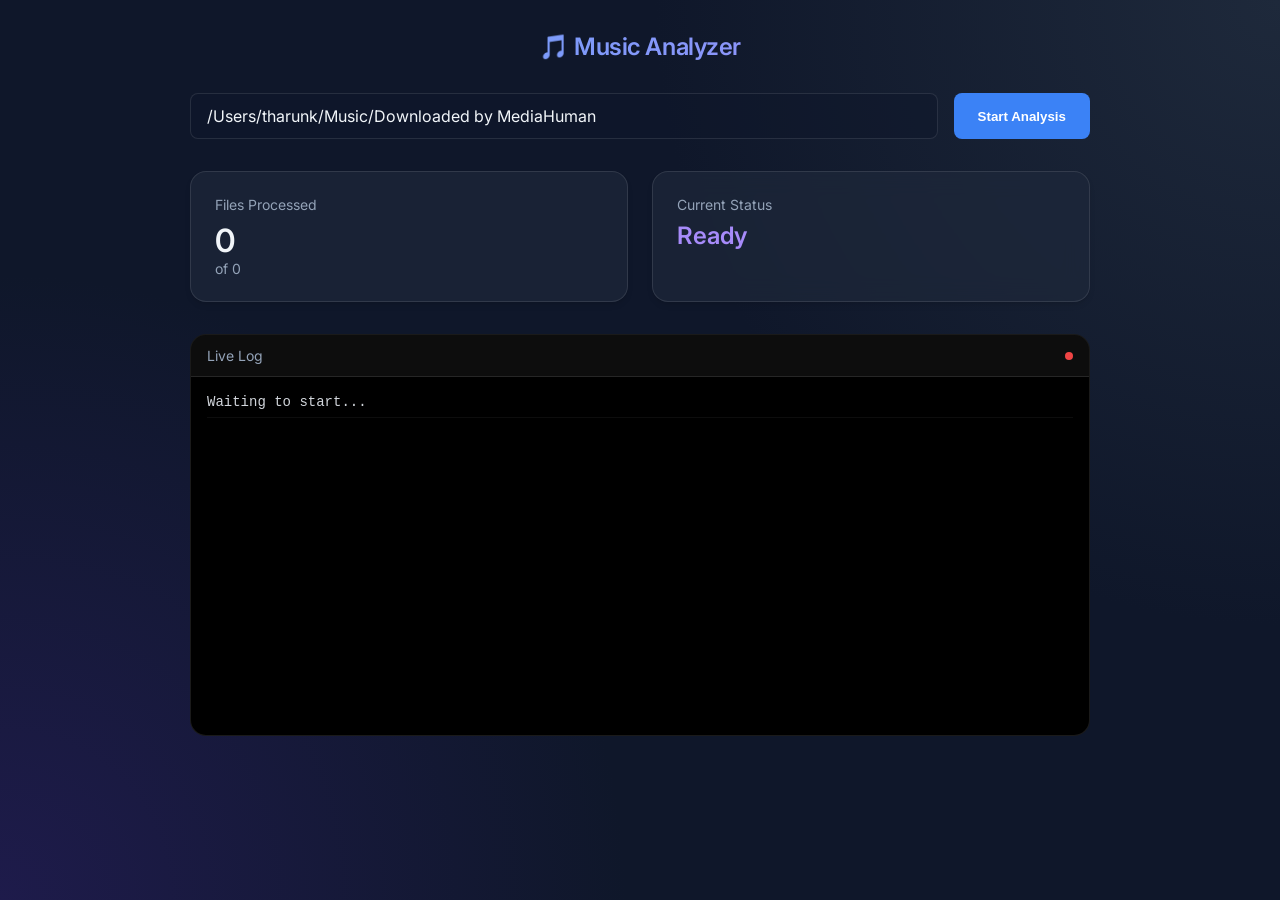
==== static/index.html @ ebef6415 "Initial commit: Music Library Analyzer with Web UI" ====
<!DOCTYPE html>
<html lang="en">
<head>
    <meta charset="UTF-8">
    <meta name="viewport" content="width=device-width, initial-scale=1.0">
    <title>Music Library Analyzer</title>
    <link rel="stylesheet" href="/static/style.css">
    <link rel="preconnect" href="https://fonts.googleapis.com">
    <link rel="preconnect" href="https://fonts.gstatic.com" crossorigin>
    <link href="https://fonts.googleapis.com/css2?family=Inter:wght@300;400;600&display=swap" rel="stylesheet">
</head>
<body>
    <div class="container">
        <header>
            <div class="logo">🎵 Music Analyzer</div>
        </header>

        <main>
            <section class="control-panel">
                <div class="input-group">
                    <input type="text" id="directoryInput" placeholder="/path/to/your/music" value="/Users/tharunk/Music/Downloaded by MediaHuman">
                    <button id="scanBtn" onclick="startScan()">Start Analysis</button>
                </div>
            </section>

            <section class="stats-grid">
                <div class="card stat-card">
                    <h3>Files Processed</h3>
                    <div class="value" id="processedCount">0</div>
                    <div class="sub-value">of <span id="totalCount">0</span></div>
                </div>
                <div class="card stat-card">
                    <h3>Current Status</h3>
                    <div class="value status-text" id="statusText">Ready</div>
                </div>
            </section>

            <section class="console-card">
                <div class="console-header">
                    <span>Live Log</span>
                    <span class="indicator" id="activityIndicator"></span>
                </div>
                <div class="console-output" id="consoleOutput">
                    <div class="log-entry">Waiting to start...</div>
                </div>
            </section>
        </main>
    </div>
    <script src="/static/app.js"></script>
</body>
</html>
---- static/style.css ----
:root {
    --bg-color: #0f172a;
    --card-bg: rgba(30, 41, 59, 0.7);
    --accent-color: #3b82f6;
    --text-primary: #f1f5f9;
    --text-secondary: #94a3b8;
    --border-color: rgba(255, 255, 255, 0.1);
    --font-family: 'Inter', sans-serif;
}

body {
    margin: 0;
    padding: 0;
    background-color: var(--bg-color);
    color: var(--text-primary);
    font-family: var(--font-family);
    min-height: 100vh;
    display: flex;
    justify-content: center;
    background-image: radial-gradient(circle at top right, #1e293b 0%, transparent 40%),
                      radial-gradient(circle at bottom left, #1e1b4b 0%, transparent 40%);
}

.container {
    width: 100%;
    max-width: 900px;
    padding: 2rem;
}

header {
    margin-bottom: 2rem;
    text-align: center;
}

.logo {
    font-size: 1.5rem;
    font-weight: 600;
    letter-spacing: -0.02em;
    background: linear-gradient(to right, #60a5fa, #a78bfa);
    -webkit-background-clip: text;
    -webkit-text-fill-color: transparent;
}

.card {
    background: var(--card-bg);
    backdrop-filter: blur(12px);
    border: 1px solid var(--border-color);
    border-radius: 16px;
    padding: 1.5rem;
    box-shadow: 0 4px 6px -1px rgba(0, 0, 0, 0.1), 0 2px 4px -1px rgba(0, 0, 0, 0.06);
}

.control-panel {
    margin-bottom: 2rem;
}

.input-group {
    display: flex;
    gap: 1rem;
}

input[type="text"] {
    flex: 1;
    background: rgba(15, 23, 42, 0.5);
    border: 1px solid var(--border-color);
    border-radius: 8px;
    padding: 0.75rem 1rem;
    color: var(--text-primary);
    font-family: inherit;
    font-size: 1rem;
    outline: none;
    transition: border-color 0.2s;
}

input[type="text"]:focus {
    border-color: var(--accent-color);
}

button {
    background: var(--accent-color);
    color: white;
    border: none;
    border-radius: 8px;
    padding: 0.75rem 1.5rem;
    font-weight: 600;
    cursor: pointer;
    transition: opacity 0.2s;
}

button:hover {
    opacity: 0.9;
}

button:disabled {
    opacity: 0.5;
    cursor: not-allowed;
}

.stats-grid {
    display: grid;
    grid-template-columns: 1fr 1fr;
    gap: 1.5rem;
    margin-bottom: 2rem;
}

.stat-card h3 {
    margin: 0 0 0.5rem 0;
    font-size: 0.875rem;
    color: var(--text-secondary);
    font-weight: 400;
}

.stat-card .value {
    font-size: 2rem;
    font-weight: 600;
}

.stat-card .sub-value {
    font-size: 0.875rem;
    color: var(--text-secondary);
}

.status-text {
    font-size: 1.5rem !important;
    color: #a78bfa;
}

.console-card {
    background: #000;
    border-radius: 16px;
    border: 1px solid var(--border-color);
    overflow: hidden;
    display: flex;
    flex-direction: column;
    height: 400px;
}

.console-header {
    padding: 0.75rem 1rem;
    background: rgba(255, 255, 255, 0.05);
    border-bottom: 1px solid var(--border-color);
    display: flex;
    justify-content: space-between;
    align-items: center;
    font-size: 0.875rem;
    color: var(--text-secondary);
}

.indicator {
    width: 8px;
    height: 8px;
    border-radius: 50%;
    background-color: #ef4444;
    transition: background-color 0.3s;
}

.indicator.active {
    background-color: #22c55e;
    box-shadow: 0 0 8px #22c55e;
}

.console-output {
    flex: 1;
    padding: 1rem;
    overflow-y: auto;
    font-family: 'Menlo', 'Monaco', 'Courier New', monospace;
    font-size: 0.875rem;
    color: #d1d5db;
}

.log-entry {
    margin-bottom: 0.5rem;
    line-height: 1.4;
    border-bottom: 1px solid rgba(255,255,255,0.05);
    padding-bottom: 0.25rem;
}

.log-entry .highlight {
    color: #60a5fa;
}

.log-entry .success {
    color: #4ade80;
}

/* Scrollbar */
.console-output::-webkit-scrollbar {
    width: 8px;
}

.console-output::-webkit-scrollbar-track {
    background: transparent;
}

.console-output::-webkit-scrollbar-thumb {
    background: rgba(255, 255, 255, 0.2);
    border-radius: 4px;
}
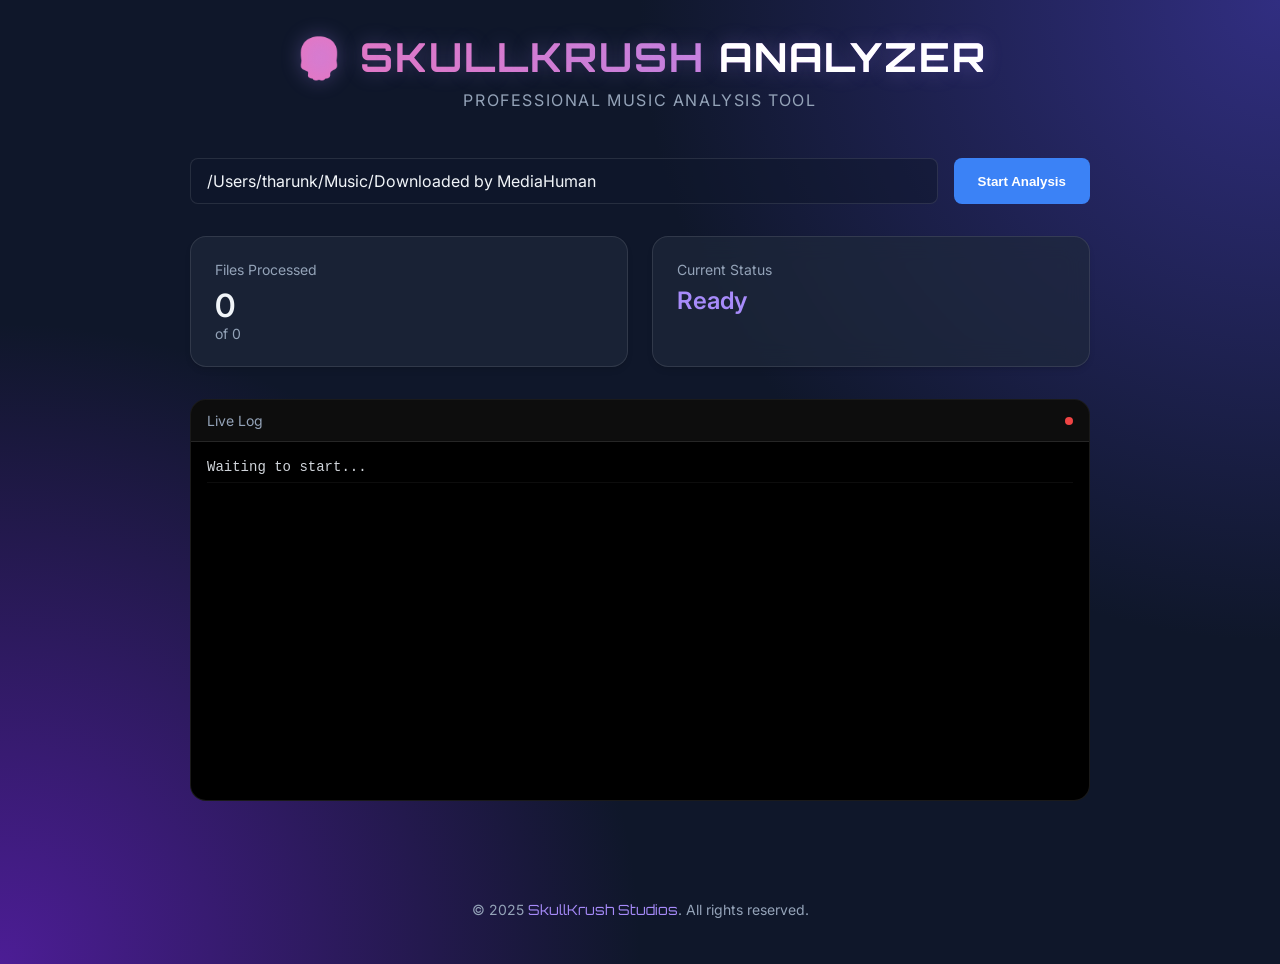
==== commit a6d4d40a: "Rebrand to SkullKrush Studios and add Landing Page" ====
--- a/static/index.html
+++ b/static/index.html
@@ -1,24 +1,30 @@
 <!DOCTYPE html>
 <html lang="en">
+
 <head>
     <meta charset="UTF-8">
     <meta name="viewport" content="width=device-width, initial-scale=1.0">
-    <title>Music Library Analyzer</title>
+    <title>SkullKrush Music Analyzer</title>
     <link rel="stylesheet" href="/static/style.css">
     <link rel="preconnect" href="https://fonts.googleapis.com">
     <link rel="preconnect" href="https://fonts.gstatic.com" crossorigin>
-    <link href="https://fonts.googleapis.com/css2?family=Inter:wght@300;400;600&display=swap" rel="stylesheet">
+    <link
+        href="https://fonts.googleapis.com/css2?family=Inter:wght@300;400;600&family=Orbitron:wght@500;700&display=swap"
+        rel="stylesheet">
 </head>
+
 <body>
     <div class="container">
         <header>
-            <div class="logo">🎵 Music Analyzer</div>
+            <div class="logo">💀 SkullKrush <span class="highlight">Analyzer</span></div>
+            <div class="subtitle">Professional Music Analysis Tool</div>
         </header>
 
         <main>
             <section class="control-panel">
                 <div class="input-group">
-                    <input type="text" id="directoryInput" placeholder="/path/to/your/music" value="/Users/tharunk/Music/Downloaded by MediaHuman">
+                    <input type="text" id="directoryInput" placeholder="/path/to/your/music"
+                        value="/Users/tharunk/Music/Downloaded by MediaHuman">
                     <button id="scanBtn" onclick="startScan()">Start Analysis</button>
                 </div>
             </section>
@@ -45,7 +51,12 @@
                 </div>
             </section>
         </main>
+
+        <footer>
+            <p>&copy; 2025 <span class="studio-name">SkullKrush Studios</span>. All rights reserved.</p>
+        </footer>
     </div>
     <script src="/static/app.js"></script>
 </body>
-</html>
+
+</html>
--- a/static/style.css
+++ b/static/style.css
@@ -6,6 +6,7 @@
     --text-secondary: #94a3b8;
     --border-color: rgba(255, 255, 255, 0.1);
     --font-family: 'Inter', sans-serif;
+    --font-heading: 'Orbitron', sans-serif;
 }
 
 body {
@@ -17,28 +18,60 @@
     min-height: 100vh;
     display: flex;
     justify-content: center;
-    background-image: radial-gradient(circle at top right, #1e293b 0%, transparent 40%),
-                      radial-gradient(circle at bottom left, #1e1b4b 0%, transparent 40%);
+    background-image: radial-gradient(circle at top right, #312e81 0%, transparent 40%),
+        radial-gradient(circle at bottom left, #4c1d95 0%, transparent 40%);
 }
 
 .container {
     width: 100%;
     max-width: 900px;
     padding: 2rem;
+    display: flex;
+    flex-direction: column;
+    min-height: 100vh;
 }
 
 header {
-    margin-bottom: 2rem;
+    margin-bottom: 3rem;
     text-align: center;
 }
 
 .logo {
-    font-size: 1.5rem;
-    font-weight: 600;
-    letter-spacing: -0.02em;
-    background: linear-gradient(to right, #60a5fa, #a78bfa);
+    font-family: var(--font-heading);
+    font-size: 2.5rem;
+    font-weight: 700;
+    letter-spacing: 0.05em;
+    text-transform: uppercase;
+    margin-bottom: 0.5rem;
+    background: linear-gradient(to right, #f472b6, #a78bfa);
     -webkit-background-clip: text;
     -webkit-text-fill-color: transparent;
+    text-shadow: 0 0 20px rgba(167, 139, 250, 0.3);
+}
+
+.logo .highlight {
+    color: #fff;
+    -webkit-text-fill-color: #fff;
+}
+
+.subtitle {
+    color: var(--text-secondary);
+    font-size: 1rem;
+    letter-spacing: 0.1em;
+    text-transform: uppercase;
+}
+
+footer {
+    margin-top: auto;
+    padding-top: 2rem;
+    text-align: center;
+    color: var(--text-secondary);
+    font-size: 0.875rem;
+}
+
+.studio-name {
+    font-family: var(--font-heading);
+    color: #a78bfa;
 }
 
 .card {
@@ -171,7 +204,7 @@
 .log-entry {
     margin-bottom: 0.5rem;
     line-height: 1.4;
-    border-bottom: 1px solid rgba(255,255,255,0.05);
+    border-bottom: 1px solid rgba(255, 255, 255, 0.05);
     padding-bottom: 0.25rem;
 }
 
@@ -195,4 +228,4 @@
 .console-output::-webkit-scrollbar-thumb {
     background: rgba(255, 255, 255, 0.2);
     border-radius: 4px;
-}
+}
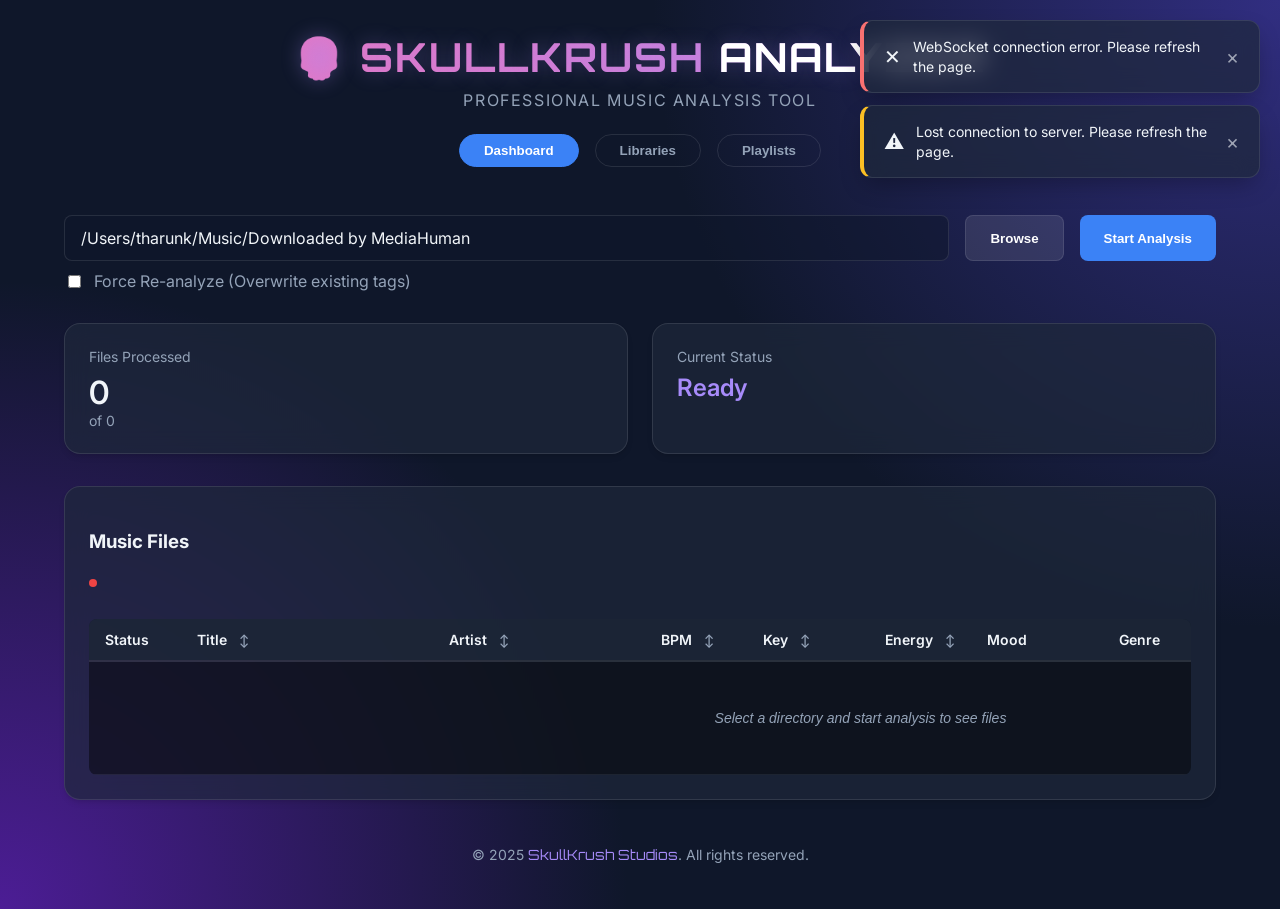
==== commit 74f58874: "Add collapsible filters and playlist builder, drag-and-drop playlist reordering, and improved UI lay" ====
--- a/static/index.html
+++ b/static/index.html
@@ -18,38 +18,400 @@
         <header>
             <div class="logo">💀 SkullKrush <span class="highlight">Analyzer</span></div>
             <div class="subtitle">Professional Music Analysis Tool</div>
+
+            <nav class="main-nav">
+                <button class="nav-btn active" onclick="switchTab('dashboard')">Dashboard</button>
+                <button class="nav-btn" onclick="switchTab('library')">Libraries</button>
+                <button class="nav-btn" onclick="switchTab('playlists')">Playlists</button>
+            </nav>
         </header>
 
         <main>
-            <section class="control-panel">
-                <div class="input-group">
-                    <input type="text" id="directoryInput" placeholder="/path/to/your/music"
-                        value="/Users/tharunk/Music/Downloaded by MediaHuman">
-                    <button id="scanBtn" onclick="startScan()">Start Analysis</button>
+            <!-- DASHBOARD TAB -->
+            <div id="dashboard-tab" class="tab-content active">
+                <section class="control-panel">
+                    <div class="input-group">
+                        <input type="text" id="directoryInput" placeholder="/path/to/your/music"
+                            value="/Users/tharunk/Music/Downloaded by MediaHuman">
+                        <button id="browseBtn" onclick="openFileBrowser()" class="secondary-btn">Browse</button>
+                        <button id="scanBtn" onclick="startScan()">Start Analysis</button>
+                        <button id="stopBtn" onclick="stopScan()" class="stop-btn" style="display: none;">Stop Analysis</button>
+                    </div>
+                    <div class="options-row" style="margin-top: 10px; display: flex; align-items: center; gap: 10px;">
+                        <input type="checkbox" id="forceAnalyze">
+                        <label for="forceAnalyze" style="color: var(--text-secondary); cursor: pointer;">Force
+                            Re-analyze (Overwrite existing tags)</label>
+                    </div>
+                </section>
+
+                <!-- File Browser Modal -->
+                <div id="fileBrowserModal" class="modal">
+                    <div class="modal-content">
+                        <div class="modal-header">
+                            <h3>Select Directory</h3>
+                            <span class="close" onclick="closeFileBrowser()">&times;</span>
+                        </div>
+                        <div class="current-path" id="browserCurrentPath"></div>
+                        <div class="file-list" id="fileList">
+                            <!-- Items will be injected here -->
+                        </div>
+                        <div class="modal-footer">
+                            <button onclick="closeFileBrowser()" class="secondary-btn">Cancel</button>
+                            <button onclick="selectCurrentDirectory()">Select This Folder</button>
+                        </div>
+                    </div>
                 </div>
-            </section>
-
-            <section class="stats-grid">
-                <div class="card stat-card">
-                    <h3>Files Processed</h3>
-                    <div class="value" id="processedCount">0</div>
-                    <div class="sub-value">of <span id="totalCount">0</span></div>
+
+                <section class="stats-grid">
+                    <div class="card stat-card">
+                        <h3>Files Processed</h3>
+                        <div class="value" id="processedCount">0</div>
+                        <div class="sub-value">of <span id="totalCount">0</span></div>
+                    </div>
+                    <div class="card stat-card">
+                        <h3>Current Status</h3>
+                        <div class="value status-text" id="statusText">Ready</div>
+                        <div class="current-file" id="currentFile" style="display: none;">
+                            <div class="current-filename" id="currentFilename"></div>
+                            <div class="current-progress">
+                                <div class="progress-bar-fill" id="progressBarFill"></div>
+                            </div>
+                        </div>
+                    </div>
+                </section>
+
+                <section class="card">
+                    <div class="table-header">
+                        <h3>Music Files</h3>
+                        <span class="indicator" id="activityIndicator"></span>
+                    </div>
+                    <div class="table-container">
+                        <table id="analysisTable" class="rekordbox-table">
+                            <thead>
+                                <tr>
+                                    <th class="col-status">Status</th>
+                                    <th class="col-title sortable" onclick="sortTable('title')">Title <span class="sort-indicator">↕</span></th>
+                                    <th class="col-artist sortable" onclick="sortTable('artist')">Artist <span class="sort-indicator">↕</span></th>
+                                    <th class="col-bpm sortable" onclick="sortTable('bpm')">BPM <span class="sort-indicator">↕</span></th>
+                                    <th class="col-key sortable" onclick="sortTable('key')">Key <span class="sort-indicator">↕</span></th>
+                                    <th class="col-energy sortable" onclick="sortTable('energy')">Energy <span class="sort-indicator">↕</span></th>
+                                    <th class="col-mood">Mood</th>
+                                    <th class="col-genre">Genre</th>
+                                    <th class="col-popularity sortable" onclick="sortTable('popularity')">Popularity <span class="sort-indicator">↕</span></th>
+                                    <th class="col-location">Location</th>
+                                </tr>
+                            </thead>
+                            <tbody id="analysisTableBody">
+                                <tr>
+                                    <td colspan="10" class="empty-state">Select a directory and start analysis to see files</td>
+                                </tr>
+                            </tbody>
+                        </table>
+                    </div>
+                </section>
+            </div> <!-- End Dashboard Tab -->
+
+            <!-- LIBRARY TAB -->
+            <div id="library-tab" class="tab-content">
+                <!-- Library Statistics (Hidden by default) -->
+                <section class="card" id="libraryStatsSection" style="display: none;">
+                    <div class="table-header">
+                        <h3>📊 Library Health & Statistics</h3>
+                        <button class="secondary-btn" onclick="toggleLibraryStats()">✕ Hide Stats</button>
+                    </div>
+                    <div class="stats-grid" style="grid-template-columns: repeat(auto-fit, minmax(150px, 1fr)); margin-top: 1rem;">
+                        <div class="stat-card">
+                            <h3>Total Tracks</h3>
+                            <div class="value" id="statTotalTracks">-</div>
+                        </div>
+                        <div class="stat-card">
+                            <h3>Health Score</h3>
+                            <div class="value" id="statHealthScore">-</div>
+                        </div>
+                        <div class="stat-card">
+                            <h3>Missing Files</h3>
+                            <div class="value" id="statMissingFiles">-</div>
+                        </div>
+                        <div class="stat-card">
+                            <h3>Incomplete</h3>
+                            <div class="value" id="statIncomplete">-</div>
+                        </div>
+                    </div>
+                    <div style="margin-top: 1rem; padding-top: 1rem; border-top: 1px solid rgba(255,255,255,0.1);">
+                        <h4 style="margin-bottom: 0.5rem; color: var(--text-secondary); font-size: 0.875rem;">Metadata Coverage</h4>
+                        <div class="coverage-grid" id="coverageGrid"></div>
+                    </div>
+                    <div class="library-actions" style="margin-top: 1rem; display: flex; gap: 0.5rem; flex-wrap: wrap;">
+                        <button class="secondary-btn" onclick="checkLibraryHealth()">🔍 Check Health</button>
+                        <button class="secondary-btn" onclick="cleanupOrphans(true)">🧹 Find Orphans</button>
+                        <button class="secondary-btn" onclick="removeDuplicates(true)">🔗 Find Duplicates</button>
+                    </div>
+                </section>
+
+                <section class="card control-panel">
+                    <div class="table-header">
+                        <h3>📚 Library Filters & Playlist Builder</h3>
+                        <div style="display: flex; gap: 0.5rem; align-items: center;">
+                            <button class="secondary-btn" onclick="toggleFiltersAndBuilder()" id="toggleFiltersAndBuilderBtn">
+                                <span id="filtersAndBuilderToggleIcon">▼</span> Show Options
+                            </button>
+                            <button class="secondary-btn" onclick="showLibraryStats()">📊 Show Health Stats</button>
+                        </div>
+                    </div>
+                    <p style="color: var(--text-secondary); font-size: 0.875rem; margin-bottom: 1rem;">
+                        Filter library tracks and generate intelligent playlists using harmonic mixing and energy curves
+                    </p>
+                    <div id="filtersAndBuilderContainer" style="display: none;">
+                        <!-- Library Filters -->
+                        <div style="margin-bottom: 2rem;">
+                            <h4 style="color: var(--text-primary); font-size: 1rem; margin-bottom: 1rem; border-bottom: 1px solid var(--border-color); padding-bottom: 0.5rem;">🔍 Library Filters</h4>
+                            <div class="filter-grid">
+                                <div class="filter-group">
+                                    <label>BPM Range: <span id="bpmRangeDisplay">60 - 180</span></label>
+                                    <div class="dual-range-container">
+                                        <input type="range" id="bpmMin" min="60" max="180" value="60" class="range-slider range-min">
+                                        <input type="range" id="bpmMax" min="60" max="180" value="180" class="range-slider range-max">
+                                        <div class="range-track"></div>
+                                    </div>
+                                </div>
+                                <div class="filter-group">
+                                    <label>Energy: <span id="energyRangeDisplay">0.0 - 1.0</span></label>
+                                    <div class="dual-range-container">
+                                        <input type="range" id="energyMin" min="0" max="100" value="0" step="1" class="range-slider range-min">
+                                        <input type="range" id="energyMax" min="0" max="100" value="100" step="1" class="range-slider range-max">
+                                        <div class="range-track"></div>
+                                    </div>
+                                </div>
+                                <div class="filter-group">
+                                    <label>Key</label>
+                                    <select id="keyFilter" class="input-sm">
+                                        <option value="">Any Key</option>
+                                        <option value="1A">1A (G# Minor)</option>
+                                        <option value="1B">1B (B Major)</option>
+                                        <option value="2A">2A (D# Minor)</option>
+                                        <option value="2B">2B (F# Major)</option>
+                                        <option value="3A">3A (Bb Minor)</option>
+                                        <option value="3B">3B (Db Major)</option>
+                                        <option value="4A">4A (F Minor)</option>
+                                        <option value="4B">4B (Ab Major)</option>
+                                        <option value="5A">5A (C Minor)</option>
+                                        <option value="5B">5B (Eb Major)</option>
+                                        <option value="6A">6A (G Minor)</option>
+                                        <option value="6B">6B (Bb Major)</option>
+                                        <option value="7A">7A (D Minor)</option>
+                                        <option value="7B">7B (F Major)</option>
+                                        <option value="8A">8A (A Minor)</option>
+                                        <option value="8B">8B (C Major)</option>
+                                        <option value="9A">9A (E Minor)</option>
+                                        <option value="9B">9B (G Major)</option>
+                                        <option value="10A">10A (B Minor)</option>
+                                        <option value="10B">10B (D Major)</option>
+                                        <option value="11A">11A (F# Minor)</option>
+                                        <option value="11B">11B (A Major)</option>
+                                        <option value="12A">12A (C# Minor)</option>
+                                        <option value="12B">12B (E Major)</option>
+                                    </select>
+                                </div>
+                                <div class="filter-group">
+                                    <label>Genre</label>
+                                    <select id="genreFilter" class="input-sm">
+                                        <option value="">Any Genre</option>
+                                        <!-- Options will be populated dynamically -->
+                                    </select>
+                                </div>
+                                <div class="filter-actions">
+                                    <button onclick="queryLibrary()">Apply Filters</button>
+                                    <button onclick="loadLibrary()" class="secondary-btn">Refresh Library</button>
+                                </div>
+                            </div>
+                        </div>
+
+                        <!-- Smart Playlist Builder -->
+                        <div>
+                            <h4 style="color: var(--text-primary); font-size: 1rem; margin-bottom: 1rem; border-bottom: 1px solid var(--border-color); padding-bottom: 0.5rem;">🎵 Smart Playlist Builder</h4>
+                            <div class="filter-grid">
+                                <div class="filter-group">
+                                    <label>Duration (minutes)</label>
+                                    <input type="number" id="playlistDuration" value="60" min="30" max="180" class="input-sm">
+                                </div>
+                                <div class="filter-group">
+                                    <label>Energy Curve</label>
+                                    <select id="energyCurve" class="input-sm">
+                                        <option value="gradual_build">Gradual Build</option>
+                                        <option value="peak_sustain">Peak & Sustain</option>
+                                        <option value="rollercoaster">Rollercoaster</option>
+                                        <option value="chill_down">Chill Down</option>
+                                    </select>
+                                </div>
+                                <div class="filter-group">
+                                    <label>Start Key (Optional)</label>
+                                    <select id="startKey" class="input-sm">
+                                        <option value="">Any Key</option>
+                                        <option value="1A">1A (G# Minor)</option>
+                                        <option value="1B">1B (B Major)</option>
+                                        <option value="2A">2A (D# Minor)</option>
+                                        <option value="2B">2B (F# Major)</option>
+                                        <option value="3A">3A (Bb Minor)</option>
+                                        <option value="3B">3B (Db Major)</option>
+                                        <option value="4A">4A (F Minor)</option>
+                                        <option value="4B">4B (Ab Major)</option>
+                                        <option value="5A">5A (C Minor)</option>
+                                        <option value="5B">5B (Eb Major)</option>
+                                        <option value="6A">6A (G Minor)</option>
+                                        <option value="6B">6B (Bb Major)</option>
+                                        <option value="7A">7A (D Minor)</option>
+                                        <option value="7B">7B (F Major)</option>
+                                        <option value="8A">8A (A Minor)</option>
+                                        <option value="8B">8B (C Major)</option>
+                                        <option value="9A">9A (E Minor)</option>
+                                        <option value="9B">9B (G Major)</option>
+                                        <option value="10A">10A (B Minor)</option>
+                                        <option value="10B">10B (D Major)</option>
+                                        <option value="11A">11A (F# Minor)</option>
+                                        <option value="11B">11B (A Major)</option>
+                                        <option value="12A">12A (C# Minor)</option>
+                                        <option value="12B">12B (E Major)</option>
+                                    </select>
+                                </div>
+                                <div class="filter-group">
+                                    <label>Mood (Optional)</label>
+                                    <select id="playlistMood" class="input-sm">
+                                        <option value="">Any Mood</option>
+                                        <option value="Happy">😊 Happy</option>
+                                        <option value="Sad">😢 Sad</option>
+                                        <option value="Energetic">⚡ Energetic</option>
+                                        <option value="Chill">😌 Chill</option>
+                                        <option value="Uplifting">🌅 Uplifting</option>
+                                        <option value="Melancholic">🌧️ Melancholic</option>
+                                        <option value="Party">🎉 Party</option>
+                                    </select>
+                                </div>
+                                <div class="filter-actions">
+                                    <button onclick="generateSmartPlaylistFromLibrary()">🎵 Generate Smart Playlist</button>
+                                </div>
+                            </div>
+                            <div id="playlistStatus" style="margin-top: 1rem; color: var(--accent-color); font-size: 0.875rem; display: none;">
+                            </div>
+                        </div>
+                    </div>
+                </section>
+
+                <div class="library-playlist-grid">
+                    <!-- Library Tracks Table -->
+                    <section class="card">
+                        <div class="table-header">
+                            <h3>Library Tracks (<span id="libraryCount">0</span>)</h3>
+                            <div style="display: flex; align-items: center; gap: 10px;">
+                                <button id="reanalyzeLibrarySelectedBtn" onclick="reanalyzeLibrarySelected()" class="secondary-btn" style="display: none; background: #3b82f6; color: white; border-color: #3b82f6; font-weight: 600;">🔄 Reanalyze Selected</button>
+                            </div>
+                        </div>
+                        <div class="table-container">
+                            <table id="libraryTable" class="rekordbox-table">
+                                <thead>
+                                    <tr>
+                                        <th class="col-checkbox"><input type="checkbox" id="selectAllLibraryCheckbox" onclick="toggleSelectAllLibrary()"></th>
+                                        <th class="col-status">Status</th>
+                                        <th class="col-title sortable" onclick="sortLibraryTable('title')">Title <span class="sort-indicator">↕</span></th>
+                                        <th class="col-artist sortable" onclick="sortLibraryTable('artist')">Artist <span class="sort-indicator">↕</span></th>
+                                        <th class="col-bpm sortable" onclick="sortLibraryTable('bpm')">BPM <span class="sort-indicator">↕</span></th>
+                                        <th class="col-key sortable" onclick="sortLibraryTable('key')">Key <span class="sort-indicator">↕</span></th>
+                                        <th class="col-energy sortable" onclick="sortLibraryTable('energy')">Energy <span class="sort-indicator">↕</span></th>
+                                        <th class="col-mood">Mood</th>
+                                        <th class="col-genre">Genre</th>
+                                        <th class="col-popularity sortable" onclick="sortLibraryTable('popularity')">Popularity <span class="sort-indicator">↕</span></th>
+                                        <th class="col-location">Location</th>
+                                    </tr>
+                                </thead>
+                                <tbody id="libraryTableBody">
+                                    <tr>
+                                        <td colspan="11" class="empty-state">Loading library...</td>
+                                    </tr>
+                                </tbody>
+                            </table>
+                        </div>
+                    </section>
+
+                    <!-- Generated Playlist -->
+                    <section class="card">
+                        <div class="table-header">
+                            <h3>Generated Playlist (<span id="playlistCount">0</span>)</h3>
+                            <div class="export-actions">
+                                <button class="secondary-btn" onclick="savePlaylist()">💾 Save</button>
+                                <button class="secondary-btn" onclick="exportM3U()">.m3u</button>
+                                <button class="secondary-btn" onclick="exportRekordbox()">XML</button>
+                            </div>
+                        </div>
+                        <div class="playlist-list-container" id="playlistListContainer">
+                            <div id="playlistList" class="playlist-list">
+                                <div class="playlist-empty-state">Generate a playlist to see tracks</div>
+                            </div>
+                        </div>
+                    </section>
                 </div>
-                <div class="card stat-card">
-                    <h3>Current Status</h3>
-                    <div class="value status-text" id="statusText">Ready</div>
-                </div>
-            </section>
-
-            <section class="console-card">
-                <div class="console-header">
-                    <span>Live Log</span>
-                    <span class="indicator" id="activityIndicator"></span>
-                </div>
-                <div class="console-output" id="consoleOutput">
-                    <div class="log-entry">Waiting to start...</div>
-                </div>
-            </section>
+            </div>
+
+            <!-- PLAYLISTS TAB -->
+            <div id="playlists-tab" class="tab-content">
+                <section class="card">
+                    <div class="table-header">
+                        <h3>💾 Saved Playlists</h3>
+                        <div style="display: flex; align-items: center; gap: 10px;">
+                            <button class="secondary-btn" onclick="loadSavedPlaylists()">🔄 Refresh</button>
+                        </div>
+                    </div>
+                    <p style="color: var(--text-secondary); font-size: 0.875rem; margin-bottom: 1rem; padding: 0 1.5rem;">
+                        View and manage your saved playlists. Click "Load" to view tracks or "Delete" to remove a playlist.
+                    </p>
+                    <div class="table-container">
+                        <table id="savedPlaylistsTable" class="rekordbox-table">
+                            <thead>
+                                <tr>
+                                    <th class="col-title sortable" onclick="sortSavedPlaylists('name')">Playlist Name <span class="sort-indicator">↕</span></th>
+                                    <th class="col-bpm sortable" onclick="sortSavedPlaylists('tracks')">Tracks <span class="sort-indicator">↕</span></th>
+                                    <th class="col-key sortable" onclick="sortSavedPlaylists('created')">Created <span class="sort-indicator">↕</span></th>
+                                    <th class="col-energy">Actions</th>
+                                </tr>
+                            </thead>
+                            <tbody id="savedPlaylistsTableBody">
+                                <tr>
+                                    <td colspan="4" class="empty-state">Loading playlists...</td>
+                                </tr>
+                            </tbody>
+                        </table>
+                    </div>
+                </section>
+
+                <!-- Loaded Playlist Details -->
+                <section class="card" id="loadedPlaylistSection" style="display: none; margin-top: 1.5rem;">
+                    <div class="table-header">
+                        <h3>📋 Playlist: <span id="loadedPlaylistName">-</span> (<span id="loadedPlaylistCount">0</span> tracks)</h3>
+                        <div class="export-actions">
+                            <button class="secondary-btn" onclick="exportM3U()">Export .m3u</button>
+                            <button class="secondary-btn" onclick="exportRekordbox()">Export XML</button>
+                        </div>
+                    </div>
+                    <div class="table-container">
+                        <table id="loadedPlaylistTable" class="rekordbox-table">
+                            <thead>
+                                <tr>
+                                    <th class="col-status">#</th>
+                                    <th class="col-title sortable" onclick="sortPlaylistTable('title')">Title <span class="sort-indicator">↕</span></th>
+                                    <th class="col-artist sortable" onclick="sortPlaylistTable('artist')">Artist <span class="sort-indicator">↕</span></th>
+                                    <th class="col-bpm sortable" onclick="sortPlaylistTable('bpm')">BPM <span class="sort-indicator">↕</span></th>
+                                    <th class="col-key sortable" onclick="sortPlaylistTable('key')">Key <span class="sort-indicator">↕</span></th>
+                                    <th class="col-energy sortable" onclick="sortPlaylistTable('energy')">Energy <span class="sort-indicator">↕</span></th>
+                                    <th class="col-mood">Mood</th>
+                                </tr>
+                            </thead>
+                            <tbody id="loadedPlaylistTableBody">
+                                <tr>
+                                    <td colspan="7" class="empty-state">Load a playlist to see tracks</td>
+                                </tr>
+                            </tbody>
+                        </table>
+                    </div>
+                </section>
+            </div>
         </main>
 
         <footer>
--- a/static/style.css
+++ b/static/style.css
@@ -24,11 +24,13 @@
 
 .container {
     width: 100%;
-    max-width: 900px;
+    max-width: 95vw;
     padding: 2rem;
     display: flex;
     flex-direction: column;
     min-height: 100vh;
+    box-sizing: border-box;
+    margin: 0 auto;
 }
 
 header {
@@ -44,6 +46,7 @@
     text-transform: uppercase;
     margin-bottom: 0.5rem;
     background: linear-gradient(to right, #f472b6, #a78bfa);
+    background-clip: text;
     -webkit-background-clip: text;
     -webkit-text-fill-color: transparent;
     text-shadow: 0 0 20px rgba(167, 139, 250, 0.3);
@@ -81,6 +84,10 @@
     border-radius: 16px;
     padding: 1.5rem;
     box-shadow: 0 4px 6px -1px rgba(0, 0, 0, 0.1), 0 2px 4px -1px rgba(0, 0, 0, 0.06);
+    min-width: 0; /* Prevent overflow in grid */
+    overflow: hidden; /* Prevent content from overflowing card */
+    display: flex;
+    flex-direction: column;
 }
 
 .control-panel {
@@ -117,23 +124,685 @@
     padding: 0.75rem 1.5rem;
     font-weight: 600;
     cursor: pointer;
-    transition: opacity 0.2s;
+    transition: opacity 0.2s, transform 0.1s;
 }
 
 button:hover {
     opacity: 0.9;
-}
-
-button:disabled {
-    opacity: 0.5;
+    transform: translateY(-1px);
+}
+
+button.secondary-btn {
+    background: rgba(255, 255, 255, 0.1);
+    border: 1px solid var(--border-color);
+}
+
+button.secondary-btn:hover {
+    background: rgba(255, 255, 255, 0.2);
+}
+
+button.stop-btn {
+    background: #ef4444;
+    color: white;
+}
+
+button.stop-btn:hover {
+    background: #dc2626;
+    opacity: 1;
+}
+
+button.stop-btn:disabled {
+    opacity: 0.6;
     cursor: not-allowed;
+}
+
+/* Modal Styles */
+.modal {
+    display: none;
+    position: fixed;
+    z-index: 100;
+    left: 0;
+    top: 0;
+    width: 100%;
+    height: 100%;
+    background-color: rgba(0, 0, 0, 0.7);
+    backdrop-filter: blur(5px);
+}
+
+.modal-content {
+    background: #1e293b;
+    margin: 5% auto;
+    padding: 0;
+    border: 1px solid var(--border-color);
+    border-radius: 16px;
+    width: 80%;
+    max-width: 700px;
+    box-shadow: 0 25px 50px -12px rgba(0, 0, 0, 0.5);
+    display: flex;
+    flex-direction: column;
+    max-height: 80vh;
+}
+
+.modal-header {
+    padding: 1.5rem;
+    border-bottom: 1px solid var(--border-color);
+    display: flex;
+    justify-content: space-between;
+    align-items: center;
+}
+
+.modal-header h3 {
+    margin: 0;
+    font-family: var(--font-heading);
+    color: var(--text-primary);
+}
+
+.close {
+    color: var(--text-secondary);
+    font-size: 2rem;
+    font-weight: bold;
+    cursor: pointer;
+    line-height: 1;
+}
+
+.close:hover {
+    color: var(--text-primary);
+}
+
+.current-path {
+    padding: 1rem 1.5rem;
+    background: rgba(0, 0, 0, 0.2);
+    font-family: monospace;
+    color: var(--accent-color);
+    border-bottom: 1px solid var(--border-color);
+    word-break: break-all;
+}
+
+.file-list {
+    padding: 1rem;
+    overflow-y: auto;
+    flex: 1;
+}
+
+.file-item {
+    padding: 0.75rem 1rem;
+    border-radius: 8px;
+    cursor: pointer;
+    display: flex;
+    align-items: center;
+    gap: 0.75rem;
+    transition: background 0.2s;
+    color: var(--text-secondary);
+}
+
+.file-item:hover {
+    background: rgba(255, 255, 255, 0.05);
+    color: var(--text-primary);
+}
+
+.file-item.directory {
+    color: var(--text-primary);
+    font-weight: 500;
+}
+
+.file-item i {
+    width: 20px;
+    text-align: center;
+}
+
+.modal-footer {
+    padding: 1.5rem;
+    border-top: 1px solid var(--border-color);
+    display: flex;
+    justify-content: flex-end;
+    gap: 1rem;
 }
 
 .stats-grid {
     display: grid;
-    grid-template-columns: 1fr 1fr;
+    grid-template-columns: repeat(auto-fit, minmax(200px, 1fr));
     gap: 1.5rem;
     margin-bottom: 2rem;
+}
+
+/* Navigation Tabs */
+.main-nav {
+    display: flex;
+    justify-content: center;
+    gap: 1rem;
+    margin-top: 1.5rem;
+}
+
+.nav-btn {
+    background: transparent;
+    border: 1px solid var(--border-color);
+    color: var(--text-secondary);
+    padding: 0.5rem 1.5rem;
+    border-radius: 20px;
+}
+
+.nav-btn.active {
+    background: var(--accent-color);
+    color: white;
+    border-color: var(--accent-color);
+}
+
+.tab-content {
+    display: none;
+}
+
+.tab-content.active {
+    display: block;
+}
+
+/* Library Styles */
+.filter-grid {
+    display: grid;
+    grid-template-columns: repeat(4, 1fr);
+    gap: 1.25rem;
+    align-items: start;
+}
+
+.filter-actions {
+    grid-column: 1 / -1;
+    display: flex;
+    gap: 1rem;
+    margin-top: 1.5rem;
+    padding-top: 1.25rem;
+    border-top: 1px solid rgba(255, 255, 255, 0.1);
+}
+
+.filter-group {
+    display: flex;
+    flex-direction: column;
+    gap: 0.75rem;
+    align-items: stretch;
+    min-height: 80px; /* Ensure consistent height */
+}
+
+.filter-group label {
+    font-size: 0.875rem;
+    color: var(--text-primary);
+    font-weight: 600;
+    display: flex;
+    align-items: center;
+    justify-content: space-between;
+    margin-bottom: 0.25rem;
+}
+
+.filter-group label span {
+    color: var(--accent-color);
+    font-weight: 500;
+    font-size: 0.8rem;
+    margin-left: 0.5rem;
+}
+
+.range-inputs {
+    display: flex;
+    gap: 0.5rem;
+    align-items: stretch;
+}
+
+/* Dual Range Slider Styles */
+.dual-range-container {
+    position: relative;
+    width: 100%;
+    height: 44px;
+    display: flex;
+    align-items: center;
+    padding: 0.5rem 0;
+    margin-top: 0.25rem;
+}
+
+.range-slider {
+    position: absolute;
+    width: 100%;
+    height: 8px;
+    background: transparent;
+    outline: none;
+    -webkit-appearance: none;
+    pointer-events: none;
+    z-index: 2;
+    margin: 0;
+    padding: 0;
+    top: 50%;
+    transform: translateY(-50%);
+}
+
+.range-slider::-webkit-slider-thumb {
+    -webkit-appearance: none;
+    appearance: none;
+    width: 20px;
+    height: 20px;
+    background: linear-gradient(135deg, var(--accent-color), #60a5fa);
+    border-radius: 50%;
+    cursor: pointer;
+    pointer-events: all;
+    box-shadow: 0 2px 8px rgba(59, 130, 246, 0.4), 0 0 0 2px rgba(0, 0, 0, 0.1);
+    transition: all 0.2s ease;
+    border: 2px solid rgba(255, 255, 255, 0.2);
+    margin-top: -6px; /* Center thumb on track: (thumb height - track height) / 2 */
+}
+
+.range-slider::-webkit-slider-thumb:hover {
+    transform: scale(1.15);
+    box-shadow: 0 3px 12px rgba(59, 130, 246, 0.6), 0 0 0 2px rgba(0, 0, 0, 0.1);
+}
+
+.range-slider::-webkit-slider-thumb:active {
+    transform: scale(1.1);
+    box-shadow: 0 2px 6px rgba(59, 130, 246, 0.5), 0 0 0 3px rgba(59, 130, 246, 0.2);
+}
+
+.range-slider::-moz-range-thumb {
+    width: 20px;
+    height: 20px;
+    background: linear-gradient(135deg, var(--accent-color), #60a5fa);
+    border-radius: 50%;
+    cursor: pointer;
+    pointer-events: all;
+    box-shadow: 0 2px 8px rgba(59, 130, 246, 0.4), 0 0 0 2px rgba(0, 0, 0, 0.1);
+    border: 2px solid rgba(255, 255, 255, 0.2);
+    transition: all 0.2s ease;
+    margin-top: -6px; /* Center thumb on track */
+}
+
+.range-slider::-moz-range-thumb:hover {
+    transform: scale(1.15);
+    box-shadow: 0 3px 12px rgba(59, 130, 246, 0.6), 0 0 0 2px rgba(0, 0, 0, 0.1);
+}
+
+.range-slider::-moz-range-thumb:active {
+    transform: scale(1.1);
+    box-shadow: 0 2px 6px rgba(59, 130, 246, 0.5), 0 0 0 3px rgba(59, 130, 246, 0.2);
+}
+
+.range-slider::-webkit-slider-runnable-track {
+    height: 8px;
+    background: transparent;
+    border-radius: 4px;
+}
+
+.range-slider::-moz-range-track {
+    height: 8px;
+    background: transparent;
+    border-radius: 4px;
+}
+
+.range-track {
+    position: absolute;
+    width: 100%;
+    height: 8px;
+    background: rgba(255, 255, 255, 0.08);
+    border-radius: 4px;
+    z-index: 1;
+    top: 50%;
+    transform: translateY(-50%);
+    box-shadow: inset 0 1px 2px rgba(0, 0, 0, 0.3);
+}
+
+.range-track::before {
+    content: '';
+    position: absolute;
+    left: var(--range-min, 0%);
+    right: calc(100% - var(--range-max, 100%));
+    height: 100%;
+    background: linear-gradient(90deg, var(--accent-color), #60a5fa);
+    border-radius: 4px;
+    transition: left 0.15s ease, right 0.15s ease;
+    box-shadow: 0 0 8px rgba(59, 130, 246, 0.3);
+}
+
+.range-min {
+    z-index: 3;
+}
+
+.range-max {
+    z-index: 2;
+}
+
+/* Ensure inputs in range-inputs containers align properly */
+.filter-group .range-inputs .input-sm {
+    flex: 1;
+}
+
+.input-sm {
+    width: 100%;
+    padding: 0.625rem 0.75rem;
+    background: rgba(0, 0, 0, 0.3);
+    border: 1px solid rgba(255, 255, 255, 0.1);
+    border-radius: 8px;
+    color: var(--text-primary);
+    font-size: 0.875rem;
+    cursor: pointer;
+    transition: all 0.2s ease;
+    min-height: 40px;
+    box-sizing: border-box;
+}
+
+.input-sm:hover {
+    background: rgba(0, 0, 0, 0.4);
+    border-color: rgba(255, 255, 255, 0.15);
+}
+
+.input-sm:focus {
+    outline: none;
+    border-color: var(--accent-color);
+    background: rgba(0, 0, 0, 0.4);
+    box-shadow: 0 0 0 3px rgba(59, 130, 246, 0.15);
+}
+
+select.input-sm {
+    appearance: none;
+    background-image: url("data:image/svg+xml,%3Csvg xmlns='http://www.w3.org/2000/svg' width='14' height='14' viewBox='0 0 14 14'%3E%3Cpath fill='%2394a3b8' d='M7 10L2 5h10z'/%3E%3C/svg%3E");
+    background-repeat: no-repeat;
+    background-position: right 0.75rem center;
+    padding-right: 2.5rem;
+    cursor: pointer;
+}
+
+select.input-sm option {
+    background: var(--card-bg);
+    color: var(--text-primary);
+    padding: 0.5rem;
+}
+
+.table-container {
+    overflow-x: auto;
+    overflow-y: auto;
+    max-height: 600px;
+    margin-top: 1rem;
+    border-radius: 8px;
+    width: 100%;
+    box-sizing: border-box;
+    -webkit-overflow-scrolling: touch;
+    flex: 1;
+    min-height: 0; /* Allow flex item to shrink */
+}
+
+.table-container::-webkit-scrollbar {
+    height: 8px;
+    width: 8px;
+}
+
+.table-container::-webkit-scrollbar-track {
+    background: rgba(0, 0, 0, 0.2);
+    border-radius: 4px;
+}
+
+.table-container::-webkit-scrollbar-thumb {
+    background: rgba(59, 130, 246, 0.5);
+    border-radius: 4px;
+}
+
+.table-container::-webkit-scrollbar-thumb:hover {
+    background: rgba(59, 130, 246, 0.7);
+}
+
+.table-container .empty-state {
+    text-align: center;
+    padding: 3rem;
+    color: var(--text-secondary);
+    font-style: italic;
+}
+
+table {
+    width: 100%;
+    border-collapse: collapse;
+    font-size: 0.9rem;
+}
+
+th,
+td {
+    padding: 0.75rem;
+    text-align: left;
+    border-bottom: 1px solid var(--border-color);
+}
+
+th {
+    color: var(--text-secondary);
+    font-weight: 600;
+}
+
+tr:hover {
+    background: rgba(255, 255, 255, 0.05);
+}
+
+.table-header {
+    display: flex;
+    justify-content: space-between;
+    align-items: center;
+    margin-bottom: 1rem;
+    flex-wrap: wrap;
+    gap: 0.5rem;
+}
+
+.export-actions {
+    display: flex;
+    gap: 0.5rem;
+    align-items: center;
+    flex-wrap: wrap;
+}
+
+.library-playlist-grid {
+    display: grid;
+    grid-template-columns: 2fr 1fr; /* Library table takes more space */
+    gap: 1rem; /* Reduced gap */
+    margin-top: 1rem; /* Reduced margin */
+}
+
+.library-playlist-grid > .card {
+    min-width: 0; /* Prevent grid items from overflowing */
+    display: flex;
+    flex-direction: column;
+    padding: 1rem; /* Reduced padding */
+}
+
+.library-playlist-grid .table-container {
+    flex: 1;
+    overflow-x: auto;
+    overflow-y: auto;
+    max-height: 65vh; /* Reduced height */
+}
+
+/* Playlist List Container */
+.playlist-list-container {
+    flex: 1;
+    overflow-y: auto;
+    max-height: 65vh;
+    margin-top: 0.5rem;
+    border-radius: 8px;
+}
+
+.playlist-list {
+    display: flex;
+    flex-direction: column;
+    gap: 0.5rem;
+    padding: 0.5rem;
+}
+
+.playlist-empty-state {
+    text-align: center;
+    padding: 3rem;
+    color: var(--text-secondary);
+    font-style: italic;
+}
+
+.playlist-item {
+    display: flex;
+    align-items: center;
+    gap: 0.75rem;
+    padding: 0.75rem;
+    background: rgba(0, 0, 0, 0.3);
+    border: 1px solid rgba(255, 255, 255, 0.1);
+    border-radius: 8px;
+    cursor: move;
+    transition: all 0.2s ease;
+    user-select: none;
+}
+
+.playlist-item:hover {
+    background: rgba(59, 130, 246, 0.1);
+    border-color: rgba(59, 130, 246, 0.3);
+}
+
+.playlist-item.dragging {
+    opacity: 0.5;
+    background: rgba(59, 130, 246, 0.2);
+}
+
+.playlist-item.drag-over {
+    border-top: 3px solid var(--accent-color);
+    margin-top: 0.5rem;
+}
+
+.playlist-item-handle {
+    color: var(--text-secondary);
+    font-size: 1.2rem;
+    cursor: grab;
+    user-select: none;
+    padding: 0.25rem;
+}
+
+.playlist-item-handle:active {
+    cursor: grabbing;
+}
+
+.playlist-item-number {
+    min-width: 30px;
+    text-align: center;
+    font-weight: 600;
+    color: var(--accent-color);
+    font-size: 0.875rem;
+}
+
+.playlist-item-content {
+    flex: 1;
+    min-width: 0;
+    display: flex;
+    flex-direction: column;
+    gap: 0.25rem;
+}
+
+.playlist-item-title {
+    font-weight: 600;
+    color: var(--text-primary);
+    font-size: 0.875rem;
+    white-space: nowrap;
+    overflow: hidden;
+    text-overflow: ellipsis;
+}
+
+.playlist-item-artist {
+    color: var(--text-secondary);
+    font-size: 0.75rem;
+    white-space: nowrap;
+    overflow: hidden;
+    text-overflow: ellipsis;
+}
+
+.playlist-item-meta {
+    display: flex;
+    flex-wrap: wrap;
+    gap: 0.75rem;
+    font-size: 0.75rem;
+    color: var(--text-secondary);
+}
+
+.playlist-meta-item {
+    white-space: nowrap;
+}
+
+.playlist-meta-item strong {
+    color: var(--text-primary);
+    margin-right: 0.25rem;
+}
+
+/* Compact playlist list for grid */
+.library-playlist-grid > .card:last-child .playlist-item {
+    padding: 0.5rem;
+    gap: 0.5rem;
+}
+
+.library-playlist-grid > .card:last-child .playlist-item-number {
+    min-width: 24px;
+    font-size: 0.75rem;
+}
+
+.library-playlist-grid > .card:last-child .playlist-item-title {
+    font-size: 0.75rem;
+}
+
+.library-playlist-grid > .card:last-child .playlist-item-artist {
+    font-size: 0.7rem;
+}
+
+.library-playlist-grid > .card:last-child .playlist-item-meta {
+    font-size: 0.7rem;
+    gap: 0.5rem;
+}
+
+.library-playlist-grid > .card:last-child .playlist-item-handle {
+    font-size: 1rem;
+}
+
+/* Make generated playlist table more compact */
+.library-playlist-grid > .card:last-child .rekordbox-table {
+    font-size: 0.75rem; /* Smaller font */
+}
+
+.library-playlist-grid > .card:last-child .rekordbox-table th,
+.library-playlist-grid > .card:last-child .rekordbox-table td {
+    padding: 0.5rem 0.75rem; /* Reduced padding */
+}
+
+.library-playlist-grid > .card:last-child .table-header h3 {
+    font-size: 1rem; /* Smaller header */
+    margin-bottom: 0.5rem;
+}
+
+.library-playlist-grid > .card:last-child .table-header {
+    margin-bottom: 0.75rem; /* Reduced margin */
+}
+
+@media (max-width: 1600px) {
+    .library-playlist-grid {
+        grid-template-columns: 1fr;
+    }
+    
+    .library-playlist-grid .table-container {
+        max-height: 50vh;
+    }
+    
+    .library-playlist-grid > .card:last-child .rekordbox-table {
+        font-size: 0.875rem; /* Restore normal font on single column */
+    }
+    
+    .library-playlist-grid > .card:last-child .rekordbox-table th,
+    .library-playlist-grid > .card:last-child .rekordbox-table td {
+        padding: 0.75rem 1rem; /* Restore normal padding */
+    }
+}
+
+@media (max-width: 1400px) {
+    .library-playlist-grid {
+        grid-template-columns: 1fr !important;
+    }
+    
+    .table-header {
+        flex-direction: column;
+        align-items: flex-start;
+    }
+    
+    .export-actions {
+        width: 100%;
+        justify-content: flex-start;
+    }
+}
+
+.export-actions {
+    display: flex;
+    gap: 0.5rem;
 }
 
 .stat-card h3 {
@@ -153,9 +822,361 @@
     color: var(--text-secondary);
 }
 
+.coverage-grid {
+    display: grid;
+    grid-template-columns: repeat(auto-fit, minmax(120px, 1fr));
+    gap: 0.75rem;
+    margin-top: 0.5rem;
+}
+
+.coverage-item {
+    display: flex;
+    flex-direction: column;
+    gap: 0.25rem;
+}
+
+.coverage-label {
+    font-size: 0.75rem;
+    color: var(--text-secondary);
+    text-transform: uppercase;
+    letter-spacing: 0.5px;
+}
+
+.coverage-bar {
+    height: 8px;
+    background: rgba(255, 255, 255, 0.1);
+    border-radius: 4px;
+    overflow: hidden;
+    position: relative;
+}
+
+.coverage-fill {
+    height: 100%;
+    background: linear-gradient(90deg, var(--accent-color), #60a5fa);
+    border-radius: 4px;
+    transition: width 0.3s ease;
+}
+
+.coverage-value {
+    font-size: 0.75rem;
+    color: var(--text-primary);
+    font-weight: 600;
+    margin-top: 0.25rem;
+}
+
 .status-text {
     font-size: 1.5rem !important;
     color: #a78bfa;
+}
+
+/* Rekordbox-style Table */
+.rekordbox-table {
+    width: 100%;
+    min-width: 1200px;
+    border-collapse: collapse;
+    font-size: 0.875rem;
+    background: rgba(0, 0, 0, 0.3);
+    table-layout: auto; /* Use auto layout for better responsiveness */
+}
+
+/* Responsive table widths for library-playlist grid */
+.library-playlist-grid .rekordbox-table {
+    min-width: 800px; /* Reduced min-width */
+}
+
+/* Library table in grid - ensure it's fully visible */
+.library-playlist-grid > .card:first-child .rekordbox-table {
+    min-width: 1000px; /* Slightly larger for library */
+}
+
+/* Generated playlist table in grid - more compact */
+.library-playlist-grid > .card:last-child .rekordbox-table {
+    min-width: 600px; /* Much smaller for playlist */
+}
+
+@media (max-width: 1600px) {
+    .library-playlist-grid .rekordbox-table {
+        min-width: 800px;
+    }
+    
+    .library-playlist-grid > .card:first-child .rekordbox-table {
+        min-width: 1000px;
+    }
+    
+    .library-playlist-grid > .card:last-child .rekordbox-table {
+        min-width: 600px;
+    }
+}
+
+.rekordbox-table thead {
+    background: rgba(30, 41, 59, 0.8);
+    position: sticky;
+    top: 0;
+    z-index: 10;
+}
+
+.rekordbox-table th {
+    padding: 0.75rem 1rem;
+    text-align: left;
+    font-weight: 600;
+    color: var(--text-primary);
+    border-bottom: 2px solid var(--border-color);
+    white-space: nowrap;
+    user-select: none;
+}
+
+.rekordbox-table th.sortable {
+    cursor: pointer;
+    transition: background 0.2s;
+}
+
+.rekordbox-table th.sortable:hover {
+    background: rgba(59, 130, 246, 0.2);
+}
+
+.sort-indicator {
+    margin-left: 0.5rem;
+    color: var(--text-secondary);
+    font-size: 0.75rem;
+}
+
+.rekordbox-table tbody {
+    background: rgba(0, 0, 0, 0.2);
+}
+
+.rekordbox-table td {
+    padding: 0.75rem 1rem;
+    border-bottom: 1px solid rgba(255, 255, 255, 0.05);
+    color: var(--text-primary);
+    white-space: nowrap;
+    overflow: hidden;
+    text-overflow: ellipsis;
+}
+
+/* Compact table cells in playlist grid */
+.library-playlist-grid > .card:last-child .rekordbox-table td {
+    padding: 0.5rem 0.75rem;
+    font-size: 0.75rem;
+}
+
+.rekordbox-table td.col-title,
+.rekordbox-table td.col-artist {
+    white-space: normal;
+    overflow: visible;
+    text-overflow: clip;
+    word-wrap: break-word;
+    word-break: break-word;
+    line-height: 1.4;
+}
+
+.rekordbox-table tr.table-row {
+    transition: background 0.2s;
+}
+
+.rekordbox-table tr.table-row:hover {
+    background: rgba(59, 130, 246, 0.1);
+}
+
+.rekordbox-table tr.table-row.analyzing-row {
+    background: rgba(59, 130, 246, 0.15);
+    animation: row-pulse 2s infinite;
+}
+
+.rekordbox-table tr.table-row.completed {
+    background: rgba(74, 222, 128, 0.05);
+}
+
+.rekordbox-table tr.table-row.error {
+    background: rgba(248, 113, 113, 0.1);
+}
+
+.rekordbox-table tr.table-row.waiting {
+    opacity: 0.7;
+}
+
+@keyframes row-pulse {
+    0%, 100% { background: rgba(59, 130, 246, 0.15); }
+    50% { background: rgba(59, 130, 246, 0.25); }
+}
+
+/* Column widths - flexible but with minimums */
+.col-checkbox {
+    width: 40px;
+    min-width: 40px;
+    text-align: center;
+}
+
+.col-checkbox input[type="checkbox"] {
+    cursor: pointer;
+    width: 18px;
+    height: 18px;
+}
+
+.col-status {
+    width: 60px;
+    min-width: 60px;
+    text-align: center;
+}
+
+.status-icon {
+    display: flex;
+    align-items: center;
+    justify-content: center;
+    font-size: 1rem;
+}
+
+.col-title {
+    min-width: 220px;
+    width: auto;
+    max-width: 300px;
+}
+
+.col-artist {
+    min-width: 180px;
+    width: auto;
+    max-width: 250px;
+}
+
+.col-bpm {
+    width: 70px;
+    min-width: 70px;
+    text-align: right;
+    font-variant-numeric: tabular-nums;
+}
+
+.col-key {
+    width: 90px;
+    min-width: 90px;
+    text-align: center;
+    font-weight: 500;
+}
+
+.col-energy {
+    width: 70px;
+    min-width: 70px;
+    text-align: right;
+    font-variant-numeric: tabular-nums;
+}
+
+.col-mood {
+    min-width: 100px;
+    width: 12%;
+}
+
+.col-genre {
+    min-width: 140px;
+    width: 18%;
+}
+
+.col-popularity {
+    width: 90px;
+    min-width: 90px;
+    text-align: right;
+    font-variant-numeric: tabular-nums;
+}
+
+.col-location {
+    min-width: 200px;
+    width: auto;
+    max-width: 300px;
+    font-size: 0.875rem;
+    color: var(--text-secondary);
+}
+
+.col-location:hover {
+    color: #a78bfa;
+}
+
+/* Compact column widths for generated playlist table */
+.library-playlist-grid > .card:last-child .col-status {
+    width: 40px;
+    min-width: 40px;
+}
+
+.library-playlist-grid > .card:last-child .col-title {
+    width: 25%;
+    min-width: 120px;
+}
+
+.library-playlist-grid > .card:last-child .col-artist {
+    width: 20%;
+    min-width: 100px;
+}
+
+.library-playlist-grid > .card:last-child .col-bpm {
+    width: 60px;
+    min-width: 60px;
+}
+
+.library-playlist-grid > .card:last-child .col-key {
+    width: 80px;
+    min-width: 80px;
+}
+
+.library-playlist-grid > .card:last-child .col-energy {
+    width: 80px;
+    min-width: 80px;
+}
+
+.library-playlist-grid > .card:last-child .col-mood {
+    width: 120px;
+    min-width: 120px;
+}
+
+/* Compact header for playlist grid */
+.library-playlist-grid > .card:last-child .table-header {
+    margin-bottom: 0.5rem;
+}
+
+.library-playlist-grid > .card:last-child .table-header h3 {
+    font-size: 0.9rem;
+    margin: 0;
+}
+
+.library-playlist-grid > .card:last-child .export-actions {
+    gap: 0.25rem;
+}
+
+.library-playlist-grid > .card:last-child .export-actions .secondary-btn {
+    padding: 0.375rem 0.75rem;
+    font-size: 0.75rem;
+}
+
+.table-row {
+    cursor: pointer;
+}
+
+.table-row:hover {
+    background: rgba(139, 92, 246, 0.1);
+}
+
+.current-file {
+    margin-top: 1rem;
+    padding-top: 1rem;
+    border-top: 1px solid var(--border-color);
+}
+
+.current-filename {
+    font-size: 0.875rem;
+    color: var(--text-primary);
+    margin-bottom: 0.5rem;
+    font-weight: 500;
+}
+
+.current-progress {
+    width: 100%;
+    height: 6px;
+    background: rgba(255, 255, 255, 0.1);
+    border-radius: 3px;
+    overflow: hidden;
+}
+
+.progress-bar-fill {
+    height: 100%;
+    width: 0%;
+    background: var(--accent-color);
+    transition: width 0.3s;
+    border-radius: 3px;
 }
 
 .console-card {
@@ -201,6 +1222,91 @@
     color: #d1d5db;
 }
 
+.process-list {
+    flex: 1;
+    padding: 0.5rem;
+    overflow-y: auto;
+}
+
+.empty-state {
+    padding: 2rem;
+    text-align: center;
+    color: var(--text-secondary);
+    font-style: italic;
+}
+
+.process-item {
+    display: flex;
+    align-items: center;
+    gap: 1rem;
+    padding: 0.75rem;
+    margin-bottom: 0.5rem;
+    background: rgba(255, 255, 255, 0.03);
+    border-radius: 8px;
+    border: 1px solid var(--border-color);
+    transition: background 0.2s;
+}
+
+.process-item:hover {
+    background: rgba(255, 255, 255, 0.05);
+}
+
+.status-icon {
+    font-size: 1.5rem;
+    flex-shrink: 0;
+}
+
+.file-info {
+    flex: 1;
+    min-width: 0;
+}
+
+.filename {
+    font-weight: 500;
+    color: var(--text-primary);
+    white-space: nowrap;
+    overflow: hidden;
+    text-overflow: ellipsis;
+}
+
+.file-details {
+    font-size: 0.875rem;
+    color: var(--text-secondary);
+    margin-top: 0.25rem;
+}
+
+.btn-xs {
+    padding: 0.25rem 0.75rem;
+    font-size: 0.75rem;
+    border-radius: 4px;
+    background: rgba(167, 139, 250, 0.2);
+    border: 1px solid var(--accent-color);
+    color: var(--accent-color);
+    cursor: pointer;
+    transition: all 0.2s;
+}
+
+.btn-xs:hover {
+    background: var(--accent-color);
+    color: white;
+}
+
+.spinner {
+    display: inline-block;
+    width: 16px;
+    height: 16px;
+    border: 2px solid rgba(255, 255, 255, 0.3);
+    border-top-color: var(--accent-color);
+    border-radius: 50%;
+    animation: spin 0.6s linear infinite;
+}
+
+@keyframes spin {
+    to {
+        transform: rotate(360deg);
+    }
+}
+
 .log-entry {
     margin-bottom: 0.5rem;
     line-height: 1.4;
@@ -217,15 +1323,553 @@
 }
 
 /* Scrollbar */
-.console-output::-webkit-scrollbar {
+.console-output::-webkit-scrollbar,
+.process-list::-webkit-scrollbar {
     width: 8px;
 }
 
-.console-output::-webkit-scrollbar-track {
+.console-output::-webkit-scrollbar-track,
+.process-list::-webkit-scrollbar-track {
     background: transparent;
 }
 
-.console-output::-webkit-scrollbar-thumb {
+.console-output::-webkit-scrollbar-thumb,
+.process-list::-webkit-scrollbar-thumb {
     background: rgba(255, 255, 255, 0.2);
     border-radius: 4px;
-}+}
+
+/* ============================================
+   RESPONSIVE DESIGN - MOBILE & TABLET
+   ============================================ */
+
+/* Tablet and below (< 1024px) */
+@media (max-width: 1024px) {
+    .container {
+        max-width: 100%;
+        padding: 1.5rem;
+    }
+
+    .logo {
+        font-size: 2rem;
+    }
+
+    .stats-grid {
+        grid-template-columns: repeat(auto-fit, minmax(150px, 1fr));
+        gap: 1rem;
+    }
+
+    .filter-grid {
+        grid-template-columns: 1fr 1fr;
+        gap: 0.75rem;
+    }
+
+    .filter-actions {
+        grid-column: 1 / -1;
+    }
+}
+
+/* Mobile (< 768px) */
+@media (max-width: 768px) {
+    .container {
+        padding: 1rem;
+    }
+
+    header {
+        margin-bottom: 2rem;
+    }
+
+    .logo {
+        font-size: 1.75rem;
+    }
+
+    .subtitle {
+        font-size: 0.875rem;
+    }
+
+    /* Stack tabs vertically on mobile */
+    .main-nav {
+        flex-direction: column;
+        gap: 0.5rem;
+    }
+
+    .nav-tab {
+        width: 100%;
+        text-align: center;
+        padding: 0.875rem 1rem;
+    }
+
+    /* Single column filters */
+    .filter-grid {
+        grid-template-columns: 1fr;
+        gap: 0.75rem;
+    }
+
+    /* Stack input groups */
+    .input-group {
+        flex-direction: column;
+        gap: 0.75rem;
+    }
+
+    /* Full width buttons */
+    button {
+        width: 100%;
+        padding: 0.875rem 1.5rem;
+    }
+
+    .filter-actions {
+        display: flex;
+        flex-direction: column;
+        gap: 0.75rem;
+    }
+
+    .filter-actions button {
+        width: 100%;
+    }
+
+    /* Responsive table */
+    .results-table {
+        overflow-x: auto;
+        -webkit-overflow-scrolling: touch;
+    }
+
+    table {
+        min-width: 600px;
+        font-size: 0.875rem;
+    }
+
+    /* Modal adjustments */
+    .modal-content {
+        width: 95%;
+        margin: 2% auto;
+        max-height: 90vh;
+    }
+
+    .modal-header h3 {
+        font-size: 1.125rem;
+    }
+
+    /* Stats grid - 2 columns on mobile */
+    .stats-grid {
+        grid-template-columns: 1fr 1fr;
+        gap: 0.75rem;
+    }
+
+    .stat-card h3 {
+        font-size: 1.5rem;
+    }
+
+    .stat-card p {
+        font-size: 0.75rem;
+    }
+
+    /* Card padding */
+    .card {
+        padding: 1rem;
+    }
+
+    /* Process list items */
+    .process-item {
+        flex-direction: column;
+        align-items: flex-start;
+        gap: 0.5rem;
+    }
+
+    .process-info {
+        width: 100%;
+    }
+
+    .process-actions {
+        width: 100%;
+        justify-content: flex-start;
+    }
+}
+
+/* Small mobile (< 480px) */
+@media (max-width: 480px) {
+    .container {
+        padding: 0.75rem;
+    }
+
+    .logo {
+        font-size: 1.5rem;
+    }
+
+    .card {
+        padding: 0.875rem;
+        border-radius: 12px;
+    }
+
+    /* Single column stats */
+    .stats-grid {
+        grid-template-columns: 1fr;
+    }
+
+    input[type="text"],
+    input[type="number"],
+    select {
+        font-size: 16px;
+        /* Prevent zoom on iOS */
+    }
+
+    .modal-content {
+        width: 98%;
+        border-radius: 12px;
+    }
+}
+
+/* ============================================
+   LOADING & DISABLED STATES
+   ============================================ */
+
+/* Loading spinner for buttons */
+button.loading {
+    position: relative;
+    color: transparent;
+    pointer-events: none;
+}
+
+button.loading::after {
+    content: '';
+    position: absolute;
+    width: 16px;
+    height: 16px;
+    top: 50%;
+    left: 50%;
+    margin-left: -8px;
+    margin-top: -8px;
+    border: 2px solid rgba(255, 255, 255, 0.3);
+    border-top-color: white;
+    border-radius: 50%;
+    animation: spin 0.6s linear infinite;
+}
+
+/* Disabled state */
+button:disabled,
+button.disabled {
+    opacity: 0.5;
+    cursor: not-allowed;
+    transform: none;
+}
+
+button:disabled:hover,
+button.disabled:hover {
+    opacity: 0.5;
+    transform: none;
+}
+
+/* Input disabled state */
+input:disabled,
+select:disabled {
+    opacity: 0.6;
+    cursor: not-allowed;
+    background: rgba(15, 23, 42, 0.3);
+}
+
+/* ============================================
+   LOADING SKELETON
+   ============================================ */
+
+.skeleton {
+    background: linear-gradient(90deg,
+            rgba(255, 255, 255, 0.05) 25%,
+            rgba(255, 255, 255, 0.1) 50%,
+            rgba(255, 255, 255, 0.05) 75%);
+    background-size: 200% 100%;
+    animation: shimmer 1.5s infinite;
+    border-radius: 4px;
+}
+
+@keyframes shimmer {
+    0% {
+        background-position: 200% 0;
+    }
+
+    100% {
+        background-position: -200% 0;
+    }
+}
+
+.skeleton-row {
+    height: 40px;
+    margin-bottom: 0.5rem;
+}
+
+/* ============================================
+   TOAST NOTIFICATIONS
+   ============================================ */
+
+.toast-container {
+    position: fixed;
+    top: 20px;
+    right: 20px;
+    z-index: 1000;
+    display: flex;
+    flex-direction: column;
+    gap: 0.75rem;
+    max-width: 400px;
+}
+
+.toast {
+    background: var(--card-bg);
+    backdrop-filter: blur(12px);
+    border: 1px solid var(--border-color);
+    border-radius: 12px;
+    padding: 1rem 1.25rem;
+    box-shadow: 0 10px 25px -5px rgba(0, 0, 0, 0.3);
+    display: flex;
+    align-items: center;
+    gap: 0.75rem;
+    animation: slideIn 0.3s ease-out;
+    min-width: 300px;
+}
+
+.toast.success {
+    border-left: 4px solid #4ade80;
+}
+
+.toast.error {
+    border-left: 4px solid #f87171;
+}
+
+.toast.warning {
+    border-left: 4px solid #fbbf24;
+}
+
+.toast.info {
+    border-left: 4px solid var(--accent-color);
+}
+
+.toast-icon {
+    font-size: 1.25rem;
+    flex-shrink: 0;
+}
+
+.toast-message {
+    flex: 1;
+    font-size: 0.875rem;
+    line-height: 1.4;
+}
+
+.toast-close {
+    cursor: pointer;
+    opacity: 0.6;
+    transition: opacity 0.2s;
+    font-size: 1.25rem;
+    line-height: 1;
+}
+
+.toast-close:hover {
+    opacity: 1;
+}
+
+@keyframes slideIn {
+    from {
+        transform: translateX(400px);
+        opacity: 0;
+    }
+
+    to {
+        transform: translateX(0);
+        opacity: 1;
+    }
+}
+
+@keyframes slideOut {
+    from {
+        transform: translateX(0);
+        opacity: 1;
+    }
+
+    to {
+        transform: translateX(400px);
+        opacity: 0;
+    }
+}
+
+@media (max-width: 480px) {
+    .toast-container {
+        top: 10px;
+        right: 10px;
+        left: 10px;
+        max-width: none;
+    }
+
+    .toast {
+        min-width: auto;
+    }
+}
+
+/* ============================================
+   TOOLTIPS
+   ============================================ */
+
+.tooltip {
+    position: relative;
+    display: inline-block;
+    cursor: help;
+}
+
+.tooltip .tooltip-text {
+    visibility: hidden;
+    background-color: #1e293b;
+    color: var(--text-primary);
+    text-align: center;
+    border-radius: 8px;
+    padding: 0.5rem 0.75rem;
+    position: absolute;
+    z-index: 1;
+    bottom: 125%;
+    left: 50%;
+    transform: translateX(-50%);
+    opacity: 0;
+    transition: opacity 0.3s;
+    font-size: 0.875rem;
+    white-space: nowrap;
+    border: 1px solid var(--border-color);
+    box-shadow: 0 4px 6px -1px rgba(0, 0, 0, 0.3);
+}
+
+.tooltip .tooltip-text::after {
+    content: '';
+    position: absolute;
+    top: 100%;
+    left: 50%;
+    margin-left: -5px;
+    border-width: 5px;
+    border-style: solid;
+    border-color: #1e293b transparent transparent transparent;
+}
+
+.tooltip:hover .tooltip-text {
+    visibility: visible;
+    opacity: 1;
+}
+
+/* ============================================
+   ACCESSIBILITY IMPROVEMENTS
+   ============================================ */
+
+/* Focus visible for keyboard navigation */
+button:focus-visible,
+input:focus-visible,
+select:focus-visible {
+    outline: 2px solid var(--accent-color);
+    outline-offset: 2px;
+}
+
+/* Reduce motion for users who prefer it */
+@media (prefers-reduced-motion: reduce) {
+
+    *,
+    *::before,
+    *::after {
+        animation-duration: 0.01ms !important;
+        animation-iteration-count: 1 !important;
+        transition-duration: 0.01ms !important;
+    }
+}
+
+/* High contrast mode support */
+@media (prefers-contrast: high) {
+    :root {
+        --border-color: rgba(255, 255, 255, 0.3);
+    }
+
+    button {
+        border: 2px solid currentColor;
+    }
+}
+
+/* ============================================
+   UTILITY CLASSES
+   ============================================ */
+
+.hidden {
+    display: none !important;
+}
+
+.text-center {
+    text-align: center;
+}
+
+.text-right {
+    text-align: right;
+}
+
+.mt-1 {
+    margin-top: 0.5rem;
+}
+
+.mt-2 {
+    margin-top: 1rem;
+}
+
+.mt-3 {
+    margin-top: 1.5rem;
+}
+
+.mt-4 {
+    margin-top: 2rem;
+}
+
+.mb-1 {
+    margin-bottom: 0.5rem;
+}
+
+.mb-2 {
+    margin-bottom: 1rem;
+}
+
+.mb-3 {
+    margin-bottom: 1.5rem;
+}
+
+.mb-4 {
+    margin-bottom: 2rem;
+}
+
+.p-1 {
+    padding: 0.5rem;
+}
+
+.p-2 {
+    padding: 1rem;
+}
+
+.p-3 {
+    padding: 1.5rem;
+}
+
+.p-4 {
+    padding: 2rem;
+}
+
+.flex {
+    display: flex;
+}
+
+.flex-col {
+    flex-direction: column;
+}
+
+.items-center {
+    align-items: center;
+}
+
+.justify-center {
+    justify-content: center;
+}
+
+.gap-1 {
+    gap: 0.5rem;
+}
+
+.gap-2 {
+    gap: 1rem;
+}
+
+.gap-3 {
+    gap: 1.5rem;
+}
+
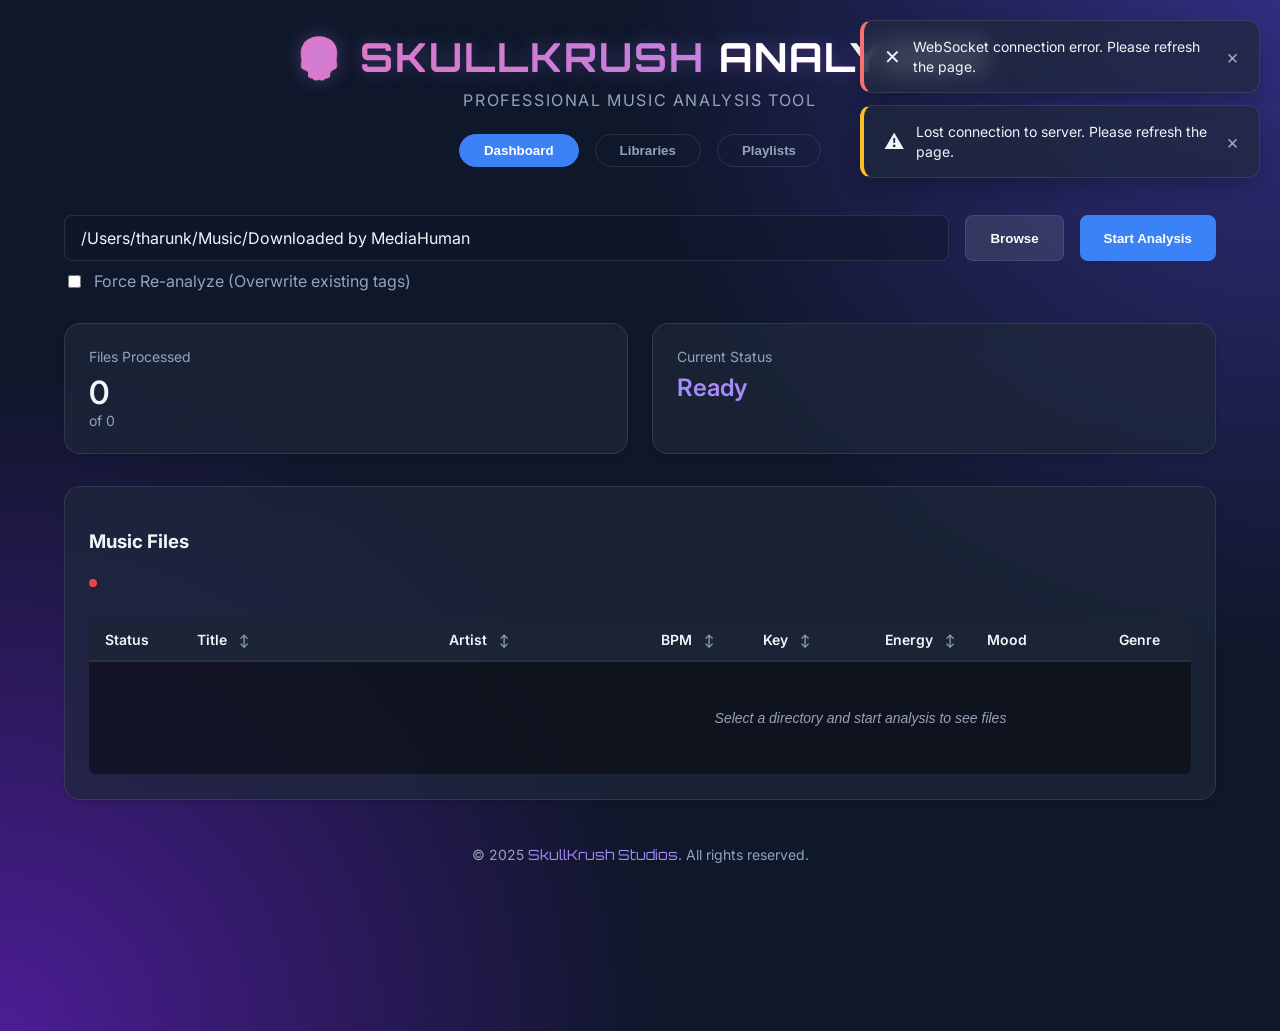
==== commit 74a76e18: "Redesign audio player: sticky layout, collapsible playlist, improved UI and auto-play functionality" ====
--- a/static/index.html
+++ b/static/index.html
@@ -360,63 +360,95 @@
                         </div>
                     </div>
                     <p style="color: var(--text-secondary); font-size: 0.875rem; margin-bottom: 1rem; padding: 0 1.5rem;">
-                        View and manage your saved playlists. Click "Load" to view tracks or "Delete" to remove a playlist.
+                        View and manage your saved playlists. Click a card to load tracks or use the action buttons.
                     </p>
-                    <div class="table-container">
-                        <table id="savedPlaylistsTable" class="rekordbox-table">
-                            <thead>
-                                <tr>
-                                    <th class="col-title sortable" onclick="sortSavedPlaylists('name')">Playlist Name <span class="sort-indicator">↕</span></th>
-                                    <th class="col-bpm sortable" onclick="sortSavedPlaylists('tracks')">Tracks <span class="sort-indicator">↕</span></th>
-                                    <th class="col-key sortable" onclick="sortSavedPlaylists('created')">Created <span class="sort-indicator">↕</span></th>
-                                    <th class="col-energy">Actions</th>
-                                </tr>
-                            </thead>
-                            <tbody id="savedPlaylistsTableBody">
-                                <tr>
-                                    <td colspan="4" class="empty-state">Loading playlists...</td>
-                                </tr>
-                            </tbody>
-                        </table>
-                    </div>
-                </section>
-
-                <!-- Loaded Playlist Details -->
-                <section class="card" id="loadedPlaylistSection" style="display: none; margin-top: 1.5rem;">
-                    <div class="table-header">
-                        <h3>📋 Playlist: <span id="loadedPlaylistName">-</span> (<span id="loadedPlaylistCount">0</span> tracks)</h3>
-                        <div class="export-actions">
-                            <button class="secondary-btn" onclick="exportM3U()">Export .m3u</button>
-                            <button class="secondary-btn" onclick="exportRekordbox()">Export XML</button>
-                        </div>
-                    </div>
-                    <div class="table-container">
-                        <table id="loadedPlaylistTable" class="rekordbox-table">
-                            <thead>
-                                <tr>
-                                    <th class="col-status">#</th>
-                                    <th class="col-title sortable" onclick="sortPlaylistTable('title')">Title <span class="sort-indicator">↕</span></th>
-                                    <th class="col-artist sortable" onclick="sortPlaylistTable('artist')">Artist <span class="sort-indicator">↕</span></th>
-                                    <th class="col-bpm sortable" onclick="sortPlaylistTable('bpm')">BPM <span class="sort-indicator">↕</span></th>
-                                    <th class="col-key sortable" onclick="sortPlaylistTable('key')">Key <span class="sort-indicator">↕</span></th>
-                                    <th class="col-energy sortable" onclick="sortPlaylistTable('energy')">Energy <span class="sort-indicator">↕</span></th>
-                                    <th class="col-mood">Mood</th>
-                                </tr>
-                            </thead>
-                            <tbody id="loadedPlaylistTableBody">
-                                <tr>
-                                    <td colspan="7" class="empty-state">Load a playlist to see tracks</td>
-                                </tr>
-                            </tbody>
-                        </table>
-                    </div>
-                </section>
+                    <div id="playlistsGrid" class="playlists-grid">
+                        <div class="playlist-empty-state">Loading playlists...</div>
+                    </div>
+                </section>
+
             </div>
         </main>
 
         <footer>
-            <p>&copy; 2025 <span class="studio-name">SkullKrush Studios</span>. All rights reserved.</p>
+            <div class="footer-content">
+                <p>&copy; 2025 <span class="studio-name">SkullKrush Studios</span>. All rights reserved.</p>
+            </div>
         </footer>
+        
+        <!-- Sticky Audio Player -->
+        <div class="audio-player-sticky" id="audioPlayer" style="display: none;">
+            <div class="audio-player-content">
+                <div class="audio-player-main">
+                    <div class="audio-player-info">
+                        <div class="audio-player-album-art">
+                            <img id="playerAlbumArt" src="" alt="Album Art" onerror="this.style.display='none'">
+                            <div class="audio-player-album-art-placeholder" id="playerAlbumArtPlaceholder">🎵</div>
+                        </div>
+                        <div class="audio-player-track-info">
+                            <div class="audio-player-track-title" id="playerTrackTitle">No track selected</div>
+                            <div class="audio-player-track-artist" id="playerTrackArtist">-</div>
+                        </div>
+                    </div>
+                    
+                    <div class="audio-player-controls-main">
+                        <div class="audio-player-controls">
+                            <button class="audio-player-btn" id="playerShuffleBtn" onclick="audioPlayerToggleShuffle()" title="Shuffle">
+                                🔀
+                            </button>
+                            <button class="audio-player-btn" id="playerPrevBtn" onclick="audioPlayerPrevious()" title="Previous">
+                                ⏮
+                            </button>
+                            <button class="audio-player-btn audio-player-btn-primary" id="playerPlayBtn" onclick="audioPlayerToggle()" title="Play">
+                                ▶
+                            </button>
+                            <button class="audio-player-btn" id="playerNextBtn" onclick="audioPlayerNext()" title="Next">
+                                ⏭
+                            </button>
+                            <button class="audio-player-btn" id="playerRepeatBtn" onclick="audioPlayerToggleRepeat()" title="Repeat">
+                                🔁
+                            </button>
+                        </div>
+                        <div class="audio-player-time-display">
+                            <span class="audio-player-time" id="playerCurrentTime">0:00</span>
+                            <span class="audio-player-time" id="playerTotalTime">0:00</span>
+                        </div>
+                    </div>
+                    
+                    <div class="audio-player-actions">
+                        <div class="audio-player-volume">
+                            <button class="audio-player-btn" id="playerMuteBtn" onclick="audioPlayerToggleMute()" title="Mute">
+                                🔊
+                            </button>
+                            <input type="range" class="audio-player-volume-bar" id="playerVolumeBar" min="0" max="100" value="100" oninput="audioPlayerSetVolume(event)">
+                        </div>
+                        <button class="audio-player-playlist-toggle-btn" id="playerPlaylistToggle" onclick="audioPlayerTogglePlaylistSection()" title="Toggle Playlist">
+                            <span class="playlist-toggle-content">
+                                <span class="playlist-toggle-name" id="playlistToggleName">Playlist</span>
+                                <span class="playlist-toggle-count" id="playlistToggleCount">0 tracks</span>
+                            </span>
+                            <span class="playlist-toggle-icon">▼</span>
+                        </button>
+                    </div>
+                </div>
+                
+                <!-- Progress Bar Divider -->
+                <div class="audio-player-progress-divider">
+                    <div class="audio-player-progress-bar-container">
+                        <input type="range" class="audio-player-progress-bar" id="playerProgressBar" min="0" max="100" value="0" oninput="audioPlayerSeek(event)">
+                        <div class="audio-player-progress-bar-fill" id="playerProgressBarFill"></div>
+                    </div>
+                </div>
+                
+                <!-- Collapsible Playlist Section -->
+                <div class="audio-player-playlist-section">
+                    <div class="audio-player-playlist-collapsible" id="playerPlaylistCollapsible" style="display: none;">
+                        <div id="playerPlaylistList" class="audio-player-playlist-list"></div>
+                    </div>
+                </div>
+            </div>
+            <audio id="audioElement" preload="metadata"></audio>
+        </div>
     </div>
     <script src="/static/app.js"></script>
 </body>
--- a/static/style.css
+++ b/static/style.css
@@ -7,11 +7,42 @@
     --border-color: rgba(255, 255, 255, 0.1);
     --font-family: 'Inter', sans-serif;
     --font-heading: 'Orbitron', sans-serif;
+    --scrollbar-track: rgba(15, 23, 42, 0.5);
+    --scrollbar-thumb: rgba(148, 163, 184, 0.3);
+    --scrollbar-thumb-hover: rgba(148, 163, 184, 0.5);
+}
+
+/* Custom Scrollbar Styles - Consistent across the app */
+::-webkit-scrollbar {
+    width: 8px;
+    height: 8px;
+}
+
+::-webkit-scrollbar-track {
+    background: var(--scrollbar-track);
+    border-radius: 4px;
+}
+
+::-webkit-scrollbar-thumb {
+    background: var(--scrollbar-thumb);
+    border-radius: 4px;
+    transition: background 0.2s ease;
+}
+
+::-webkit-scrollbar-thumb:hover {
+    background: var(--scrollbar-thumb-hover);
+}
+
+/* Firefox scrollbar */
+* {
+    scrollbar-width: thin;
+    scrollbar-color: var(--scrollbar-thumb) var(--scrollbar-track);
 }
 
 body {
     margin: 0;
     padding: 0;
+    padding-bottom: 90px;
     background-color: var(--bg-color);
     color: var(--text-primary);
     font-family: var(--font-family);
@@ -20,6 +51,9 @@
     justify-content: center;
     background-image: radial-gradient(circle at top right, #312e81 0%, transparent 40%),
         radial-gradient(circle at bottom left, #4c1d95 0%, transparent 40%);
+    overflow-x: hidden;
+    max-width: 100vw;
+    box-sizing: border-box;
 }
 
 .container {
@@ -67,14 +101,684 @@
 footer {
     margin-top: auto;
     padding-top: 2rem;
+    padding-bottom: 2rem;
+    display: flex;
+    flex-direction: column;
+    gap: 1rem;
+    width: 100%;
+    max-width: 100%;
+    box-sizing: border-box;
+}
+
+.footer-content {
     text-align: center;
     color: var(--text-secondary);
     font-size: 0.875rem;
+    width: 100%;
+    max-width: 100%;
+    box-sizing: border-box;
 }
 
 .studio-name {
     font-family: var(--font-heading);
     color: #a78bfa;
+}
+
+/* Sticky Audio Player */
+.audio-player-sticky {
+    position: fixed;
+    bottom: 0;
+    left: 0;
+    right: 0;
+    z-index: 1000;
+    background: rgba(15, 23, 42, 0.98);
+    backdrop-filter: blur(20px);
+    border-top: 1px solid var(--border-color);
+    box-shadow: 0 -4px 20px rgba(0, 0, 0, 0.5);
+    padding: 0.75rem 2rem;
+    width: 100%;
+    display: flex;
+    justify-content: center;
+}
+
+.audio-player-content {
+    width: 100%;
+    max-width: 1600px;
+    margin: 0 auto;
+}
+
+.audio-player-main {
+    display: flex;
+    align-items: center;
+    gap: 1.5rem;
+}
+
+/* Add padding to body to account for sticky player */
+body {
+    padding-bottom: 90px;
+    overflow-x: hidden;
+    max-width: 100vw;
+}
+
+html {
+    overflow-x: hidden;
+    max-width: 100%;
+}
+
+.audio-player-info {
+    display: flex;
+    align-items: center;
+    gap: 0.75rem;
+    min-width: 0;
+    flex: 0 0 280px;
+}
+
+.audio-player-album-art {
+    position: relative;
+    width: 48px;
+    height: 48px;
+    border-radius: 6px;
+    overflow: hidden;
+    flex-shrink: 0;
+    background: linear-gradient(135deg, #667eea 0%, #764ba2 100%);
+}
+
+.audio-player-album-art img {
+    width: 100%;
+    height: 100%;
+    object-fit: cover;
+}
+
+.audio-player-album-art-placeholder {
+    width: 100%;
+    height: 100%;
+    display: flex;
+    align-items: center;
+    justify-content: center;
+    font-size: 1.25rem;
+    opacity: 0.7;
+}
+
+.audio-player-track-info {
+    min-width: 0;
+    flex: 1;
+}
+
+.audio-player-track-title {
+    font-size: 0.875rem;
+    font-weight: 600;
+    color: var(--text-primary);
+    white-space: nowrap;
+    overflow: hidden;
+    text-overflow: ellipsis;
+    margin-bottom: 0.125rem;
+    line-height: 1.3;
+}
+
+.audio-player-track-artist {
+    font-size: 0.75rem;
+    color: var(--text-secondary);
+    white-space: nowrap;
+    overflow: hidden;
+    text-overflow: ellipsis;
+    line-height: 1.3;
+}
+
+.audio-player-controls-main {
+    flex: 1;
+    display: flex;
+    flex-direction: column;
+    gap: 0.5rem;
+    min-width: 0;
+    align-items: center;
+}
+
+.audio-player-controls {
+    display: flex;
+    align-items: center;
+    justify-content: center;
+    gap: 0.25rem;
+}
+
+.audio-player-time-display {
+    display: flex;
+    align-items: center;
+    justify-content: center;
+    gap: 0.5rem;
+}
+
+.audio-player-btn {
+    background: transparent;
+    border: none;
+    color: var(--text-primary);
+    font-size: 1.25rem;
+    cursor: pointer;
+    padding: 0.5rem;
+    border-radius: 50%;
+    transition: all 0.2s ease;
+    display: flex;
+    align-items: center;
+    justify-content: center;
+    width: 40px;
+    height: 40px;
+}
+
+.audio-player-btn:hover {
+    background: rgba(255, 255, 255, 0.1);
+    transform: scale(1.1);
+}
+
+.audio-player-btn-primary {
+    background: var(--accent-color);
+    color: white;
+    width: 48px;
+    height: 48px;
+    font-size: 1.5rem;
+}
+
+.audio-player-btn-primary:hover {
+    background: #2563eb;
+    transform: scale(1.05);
+}
+
+.audio-player-progress {
+    display: flex;
+    align-items: center;
+    gap: 0.375rem;
+    width: 100%;
+}
+
+.audio-player-time {
+    font-size: 0.65rem;
+    color: var(--text-secondary);
+    min-width: 32px;
+    text-align: center;
+    font-variant-numeric: tabular-nums;
+}
+
+.audio-player-progress-bar-container {
+    flex: 1;
+    position: relative;
+    height: 3px;
+    background: rgba(255, 255, 255, 0.1);
+    border-radius: 2px;
+    cursor: pointer;
+}
+
+.audio-player-progress-bar {
+    position: absolute;
+    width: 100%;
+    height: 100%;
+    opacity: 0;
+    cursor: pointer;
+    z-index: 2;
+}
+
+.audio-player-progress-bar-fill {
+    position: absolute;
+    top: 0;
+    left: 0;
+    height: 100%;
+    background: var(--accent-color);
+    border-radius: 2px;
+    transition: width 0.1s linear;
+    pointer-events: none;
+}
+
+.audio-player-progress-bar-container:hover .audio-player-progress-bar-fill {
+    background: #60a5fa;
+    height: 4px;
+    margin-top: -0.5px;
+}
+
+.audio-player-actions {
+    display: flex;
+    align-items: center;
+    justify-content: flex-end;
+    gap: 0.5rem;
+    flex: 0 0 auto;
+    min-width: 0;
+}
+
+.audio-player-playlist-toggle-btn {
+    background: rgba(255, 255, 255, 0.05);
+    border: 1px solid rgba(255, 255, 255, 0.1);
+    border-radius: 6px;
+    padding: 0.5rem 0.75rem;
+    display: flex;
+    align-items: center;
+    gap: 0.5rem;
+    cursor: pointer;
+    transition: all 0.2s ease;
+    opacity: 0.8;
+    min-width: 0;
+    flex-shrink: 1;
+}
+
+.audio-player-playlist-toggle-btn:hover {
+    background: rgba(255, 255, 255, 0.1);
+    border-color: rgba(255, 255, 255, 0.2);
+    opacity: 1;
+}
+
+.playlist-toggle-content {
+    display: flex;
+    flex-direction: column;
+    align-items: flex-start;
+    gap: 0.125rem;
+    min-width: 0;
+    flex: 1;
+}
+
+.playlist-toggle-name {
+    font-size: 0.75rem;
+    font-weight: 600;
+    color: var(--text-primary);
+    white-space: nowrap;
+    overflow: hidden;
+    text-overflow: ellipsis;
+    max-width: 120px;
+    line-height: 1.2;
+}
+
+.playlist-toggle-count {
+    font-size: 0.65rem;
+    color: var(--text-secondary);
+    white-space: nowrap;
+    line-height: 1.2;
+}
+
+.playlist-toggle-icon {
+    font-size: 0.625rem;
+    color: var(--text-secondary);
+    transition: transform 0.3s ease;
+    display: inline-block;
+    line-height: 1;
+    flex-shrink: 0;
+}
+
+.audio-player-playlist-section.expanded .playlist-toggle-icon {
+    transform: rotate(180deg);
+}
+
+.audio-player-volume {
+    display: flex;
+    align-items: center;
+    gap: 0.5rem;
+    min-width: 0;
+    flex-shrink: 1;
+}
+
+.audio-player-volume-bar {
+    width: 70px;
+    min-width: 50px;
+    max-width: 100px;
+    height: 4px;
+    background: rgba(255, 255, 255, 0.1);
+    border-radius: 2px;
+    outline: none;
+    cursor: pointer;
+    -webkit-appearance: none;
+    flex-shrink: 1;
+}
+
+.audio-player-volume-bar::-webkit-slider-thumb {
+    -webkit-appearance: none;
+    appearance: none;
+    width: 12px;
+    height: 12px;
+    background: var(--accent-color);
+    border-radius: 50%;
+    cursor: pointer;
+}
+
+.audio-player-volume-bar::-moz-range-thumb {
+    width: 12px;
+    height: 12px;
+    background: var(--accent-color);
+    border-radius: 50%;
+    cursor: pointer;
+    border: none;
+}
+
+.audio-player-playlist-info {
+    grid-column: 1 / -1;
+    display: flex;
+    align-items: center;
+    justify-content: space-between;
+    padding-top: 0.75rem;
+    border-top: 1px solid var(--border-color);
+    margin-top: 0.5rem;
+    font-size: 0.85rem;
+    color: var(--text-secondary);
+}
+
+.audio-player-track-count {
+    font-weight: 600;
+    color: var(--accent-color);
+}
+
+.export-actions {
+    display: flex;
+    gap: 0.5rem;
+}
+
+/* Progress Bar Divider */
+.audio-player-progress-divider {
+    width: 100%;
+    margin-top: 0.75rem;
+    padding: 0;
+}
+
+.audio-player-progress-divider .audio-player-progress-bar-container {
+    width: 100%;
+    height: 3px;
+    margin: 0;
+    background: rgba(255, 255, 255, 0.1);
+    border-radius: 0;
+}
+
+.audio-player-progress-divider .audio-player-progress-bar {
+    width: 100%;
+    height: 100%;
+    opacity: 0;
+    cursor: pointer;
+    z-index: 2;
+}
+
+.audio-player-progress-divider .audio-player-progress-bar-fill {
+    height: 100%;
+    background: var(--accent-color);
+    border-radius: 0;
+    transition: width 0.1s linear;
+    pointer-events: none;
+}
+
+.audio-player-progress-divider .audio-player-progress-bar-container:hover .audio-player-progress-bar-fill {
+    background: #60a5fa;
+    height: 4px;
+    margin-top: -0.5px;
+}
+
+/* Progress Bar Divider */
+.audio-player-progress-divider {
+    width: 100%;
+    margin-top: 0.75rem;
+    padding: 0;
+}
+
+.audio-player-progress-divider .audio-player-progress-bar-container {
+    width: 100%;
+    height: 3px;
+    margin: 0;
+    background: rgba(255, 255, 255, 0.1);
+    border-radius: 0;
+}
+
+.audio-player-progress-divider .audio-player-progress-bar {
+    width: 100%;
+    height: 100%;
+    opacity: 0;
+    cursor: pointer;
+    z-index: 2;
+}
+
+.audio-player-progress-divider .audio-player-progress-bar-fill {
+    height: 100%;
+    background: var(--accent-color);
+    border-radius: 0;
+    transition: width 0.1s linear;
+    pointer-events: none;
+}
+
+.audio-player-progress-divider .audio-player-progress-bar-container:hover .audio-player-progress-bar-fill {
+    background: #60a5fa;
+    height: 4px;
+    margin-top: -0.5px;
+}
+
+/* Collapsible Playlist Section */
+.audio-player-playlist-section {
+    margin-top: 0.5rem;
+    padding-top: 0.5rem;
+}
+
+
+.playlist-toggle-icon {
+    font-size: 0.625rem;
+    transition: transform 0.3s ease;
+    display: inline-block;
+    line-height: 1;
+}
+
+.audio-player-playlist-section.expanded .playlist-toggle-icon {
+    transform: rotate(180deg);
+}
+
+.audio-player-playlist-collapsible {
+    margin-top: 0.5rem;
+    max-height: 300px;
+    overflow-y: auto;
+    border-radius: 6px;
+    background: rgba(0, 0, 0, 0.15);
+    border: 1px solid rgba(255, 255, 255, 0.05);
+}
+
+.audio-player-playlist-list {
+    display: flex;
+    flex-direction: column;
+    padding: 0.5rem 0;
+}
+
+.audio-player-playlist-item {
+    display: flex;
+    align-items: center;
+    gap: 0.75rem;
+    padding: 0.5rem 1rem;
+    cursor: pointer;
+    transition: background 0.2s ease;
+    border-left: 3px solid transparent;
+}
+
+.audio-player-playlist-item:hover {
+    background: rgba(255, 255, 255, 0.08);
+}
+
+.audio-player-playlist-item.active {
+    background: rgba(59, 130, 246, 0.2);
+    border-left-color: var(--accent-color);
+}
+
+.audio-player-playlist-item-number {
+    font-size: 0.7rem;
+    color: var(--text-secondary);
+    font-weight: 600;
+    min-width: 20px;
+    text-align: right;
+    opacity: 0.7;
+}
+
+.audio-player-playlist-item.active .audio-player-playlist-item-number {
+    color: var(--accent-color);
+    opacity: 1;
+}
+
+.audio-player-playlist-item-info {
+    flex: 1;
+    min-width: 0;
+}
+
+.audio-player-playlist-item-title {
+    font-size: 0.8rem;
+    font-weight: 500;
+    color: var(--text-primary);
+    white-space: nowrap;
+    overflow: hidden;
+    text-overflow: ellipsis;
+    margin-bottom: 0.125rem;
+    line-height: 1.4;
+}
+
+.audio-player-playlist-item-artist {
+    font-size: 0.7rem;
+    color: var(--text-secondary);
+    white-space: nowrap;
+    overflow: hidden;
+    text-overflow: ellipsis;
+    line-height: 1.4;
+}
+
+.audio-player-playlist-item-meta {
+    display: flex;
+    gap: 0.75rem;
+    font-size: 0.7rem;
+    color: var(--text-secondary);
+    opacity: 0.8;
+    flex-shrink: 0;
+    align-items: center;
+}
+
+.audio-player-playlist-item-meta span {
+    white-space: nowrap;
+    padding: 0.125rem 0.375rem;
+    background: rgba(255, 255, 255, 0.05);
+    border-radius: 4px;
+}
+
+/* Queue Modal */
+.queue-list {
+    max-height: 60vh;
+    overflow-y: auto;
+    padding: 0.5rem 0;
+}
+
+.queue-item {
+    display: flex;
+    align-items: center;
+    gap: 1rem;
+    padding: 0.75rem 1rem;
+    border-radius: 8px;
+    cursor: pointer;
+    transition: background 0.2s ease;
+    border-left: 3px solid transparent;
+}
+
+.queue-item:hover {
+    background: rgba(255, 255, 255, 0.05);
+}
+
+.queue-item.active {
+    background: rgba(59, 130, 246, 0.15);
+    border-left-color: var(--accent-color);
+}
+
+.queue-item-number {
+    font-size: 0.85rem;
+    color: var(--text-secondary);
+    font-weight: 600;
+    min-width: 24px;
+    text-align: center;
+}
+
+.queue-item.active .queue-item-number {
+    color: var(--accent-color);
+}
+
+.queue-item-info {
+    flex: 1;
+    min-width: 0;
+}
+
+.queue-item-title {
+    font-size: 0.9rem;
+    font-weight: 500;
+    color: var(--text-primary);
+    white-space: nowrap;
+    overflow: hidden;
+    text-overflow: ellipsis;
+    margin-bottom: 0.25rem;
+}
+
+.queue-item-artist {
+    font-size: 0.8rem;
+    color: var(--text-secondary);
+    white-space: nowrap;
+    overflow: hidden;
+    text-overflow: ellipsis;
+}
+
+.queue-item-meta {
+    display: flex;
+    gap: 0.75rem;
+    align-items: center;
+}
+
+.queue-meta-item {
+    font-size: 0.75rem;
+    color: var(--text-secondary);
+    padding: 0.25rem 0.5rem;
+    background: rgba(255, 255, 255, 0.05);
+    border-radius: 4px;
+}
+
+/* Responsive audio player */
+@media (max-width: 1024px) {
+    .audio-player-content {
+        grid-template-columns: 1fr;
+        gap: 1rem;
+    }
+    
+    .audio-player-controls {
+        order: 1;
+    }
+    
+    .audio-player-progress {
+        order: 2;
+    }
+    
+    .audio-player-extra {
+        order: 3;
+        justify-content: center;
+    }
+}
+
+@media (max-width: 768px) {
+    .audio-player {
+        padding: 0.75rem 1rem;
+    }
+    
+    .audio-player-info {
+        gap: 0.75rem;
+    }
+    
+    .audio-player-album-art {
+        width: 48px;
+        height: 48px;
+    }
+    
+    .audio-player-track-title {
+        font-size: 0.85rem;
+    }
+    
+    .audio-player-track-artist {
+        font-size: 0.75rem;
+    }
+    
+    .audio-player-btn {
+        width: 36px;
+        height: 36px;
+        font-size: 1.1rem;
+    }
+    
+    .audio-player-btn-primary {
+        width: 44px;
+        height: 44px;
+        font-size: 1.3rem;
+    }
+    
+    .audio-player-volume-bar {
+        width: 60px;
+    }
 }
 
 .card {
@@ -520,24 +1224,7 @@
     min-height: 0; /* Allow flex item to shrink */
 }
 
-.table-container::-webkit-scrollbar {
-    height: 8px;
-    width: 8px;
-}
-
-.table-container::-webkit-scrollbar-track {
-    background: rgba(0, 0, 0, 0.2);
-    border-radius: 4px;
-}
-
-.table-container::-webkit-scrollbar-thumb {
-    background: rgba(59, 130, 246, 0.5);
-    border-radius: 4px;
-}
-
-.table-container::-webkit-scrollbar-thumb:hover {
-    background: rgba(59, 130, 246, 0.7);
-}
+/* Table container scrollbars inherit global styles */
 
 .table-container .empty-state {
     text-align: center;
@@ -1085,6 +1772,225 @@
 
 .col-location:hover {
     color: #a78bfa;
+}
+
+/* Playlist Cards Grid */
+.playlists-grid {
+    display: grid;
+    grid-template-columns: repeat(auto-fill, minmax(240px, 1fr));
+    gap: 1.5rem;
+    padding: 1rem;
+}
+
+.playlist-empty-state {
+    grid-column: 1 / -1;
+    text-align: center;
+    padding: 3rem;
+    color: var(--text-secondary);
+    font-style: italic;
+}
+
+.playlist-card {
+    background: var(--card-bg);
+    border-radius: 10px;
+    overflow: hidden;
+    cursor: pointer;
+    transition: all 0.3s ease;
+    border: 1px solid var(--border-color);
+    box-shadow: 0 2px 4px rgba(0, 0, 0, 0.2);
+    display: flex;
+    flex-direction: column;
+}
+
+.playlist-card:hover {
+    transform: translateY(-2px);
+    box-shadow: 0 6px 12px rgba(0, 0, 0, 0.3);
+    border-color: var(--accent-color);
+}
+
+.playlist-card-image {
+    position: relative;
+    width: 100%;
+    padding-top: 100%; /* Square aspect ratio */
+    overflow: hidden;
+    background: linear-gradient(135deg, #667eea 0%, #764ba2 100%);
+}
+
+.playlist-card-image img {
+    position: absolute;
+    top: 0;
+    left: 0;
+    width: 100%;
+    height: 100%;
+    object-fit: cover;
+    transition: transform 0.3s ease;
+}
+
+.playlist-card:hover .playlist-card-image img {
+    transform: scale(1.05);
+}
+
+.playlist-card-overlay {
+    position: absolute;
+    top: 0;
+    left: 0;
+    width: 100%;
+    height: 100%;
+    background: linear-gradient(to bottom, rgba(0, 0, 0, 0.7) 0%, rgba(0, 0, 0, 0.9) 100%);
+    opacity: 0;
+    transition: opacity 0.3s ease;
+    display: flex;
+    flex-direction: column;
+    padding: 1.25rem;
+    overflow-y: auto;
+}
+
+.playlist-card:hover .playlist-card-overlay {
+    opacity: 1;
+}
+
+.playlist-card-action {
+    position: absolute;
+    background: transparent;
+    border: none;
+    color: white;
+    font-size: 1.25rem;
+    cursor: pointer;
+    transition: all 0.2s ease;
+    padding: 0.5rem;
+    line-height: 1;
+    opacity: 0.8;
+    z-index: 10;
+}
+
+.playlist-card-action:hover {
+    opacity: 1;
+    transform: scale(1.15);
+    color: var(--accent-color);
+}
+
+.playlist-card-action-play {
+    top: 0.75rem;
+    left: 0.75rem;
+}
+
+.playlist-card-action-delete {
+    top: 0.75rem;
+    right: 0.75rem;
+}
+
+.playlist-overlay-details {
+    flex: 1;
+    display: flex;
+    flex-direction: column;
+    gap: 0.75rem;
+    overflow-y: auto;
+    padding-right: 0.25rem;
+    margin-top: 2rem;
+}
+
+.overlay-section {
+    display: flex;
+    flex-direction: column;
+    gap: 0.375rem;
+}
+
+.overlay-section-title {
+    font-size: 0.75rem;
+    font-weight: 600;
+    color: rgba(255, 255, 255, 0.7);
+    text-transform: uppercase;
+    letter-spacing: 0.5px;
+}
+
+.overlay-artists {
+    font-size: 0.85rem;
+    color: white;
+    line-height: 1.5;
+    word-wrap: break-word;
+}
+
+.overlay-style {
+    font-size: 0.9rem;
+    color: var(--accent-color);
+    font-weight: 600;
+    text-transform: capitalize;
+}
+
+.overlay-genres {
+    display: flex;
+    flex-wrap: wrap;
+    gap: 0.375rem;
+}
+
+.overlay-genre-chip {
+    display: inline-block;
+    padding: 0.25rem 0.5rem;
+    background: rgba(139, 92, 246, 0.2);
+    border: 1px solid rgba(139, 92, 246, 0.4);
+    border-radius: 8px;
+    font-size: 0.7rem;
+    color: white;
+    font-weight: 500;
+    text-transform: capitalize;
+}
+
+.playlist-card-content {
+    padding: 1rem;
+    flex: 1;
+    display: flex;
+    flex-direction: column;
+    gap: 0.625rem;
+    min-height: 90px;
+}
+
+.playlist-card-title {
+    font-size: 1rem;
+    font-weight: 600;
+    color: var(--text-primary);
+    margin: 0;
+    white-space: nowrap;
+    overflow: hidden;
+    text-overflow: ellipsis;
+    line-height: 1.4;
+}
+
+.playlist-card-stats {
+    display: flex;
+    gap: 1rem;
+    align-items: center;
+}
+
+.playlist-stat-item {
+    display: flex;
+    align-items: center;
+    gap: 0.375rem;
+    font-size: 0.85rem;
+    color: var(--text-secondary);
+}
+
+.playlist-stat-icon {
+    font-size: 0.85rem;
+    opacity: 0.8;
+}
+
+.playlist-stat-value {
+    font-weight: 600;
+    color: var(--text-primary);
+    font-size: 0.85rem;
+}
+
+.playlist-card-date {
+    font-size: 0.75rem;
+    color: var(--text-secondary);
+    margin-top: auto;
+}
+
+@media (max-width: 768px) {
+    .playlists-grid {
+        grid-template-columns: repeat(auto-fill, minmax(200px, 1fr));
+        gap: 1rem;
+    }
 }
 
 /* Compact column widths for generated playlist table */
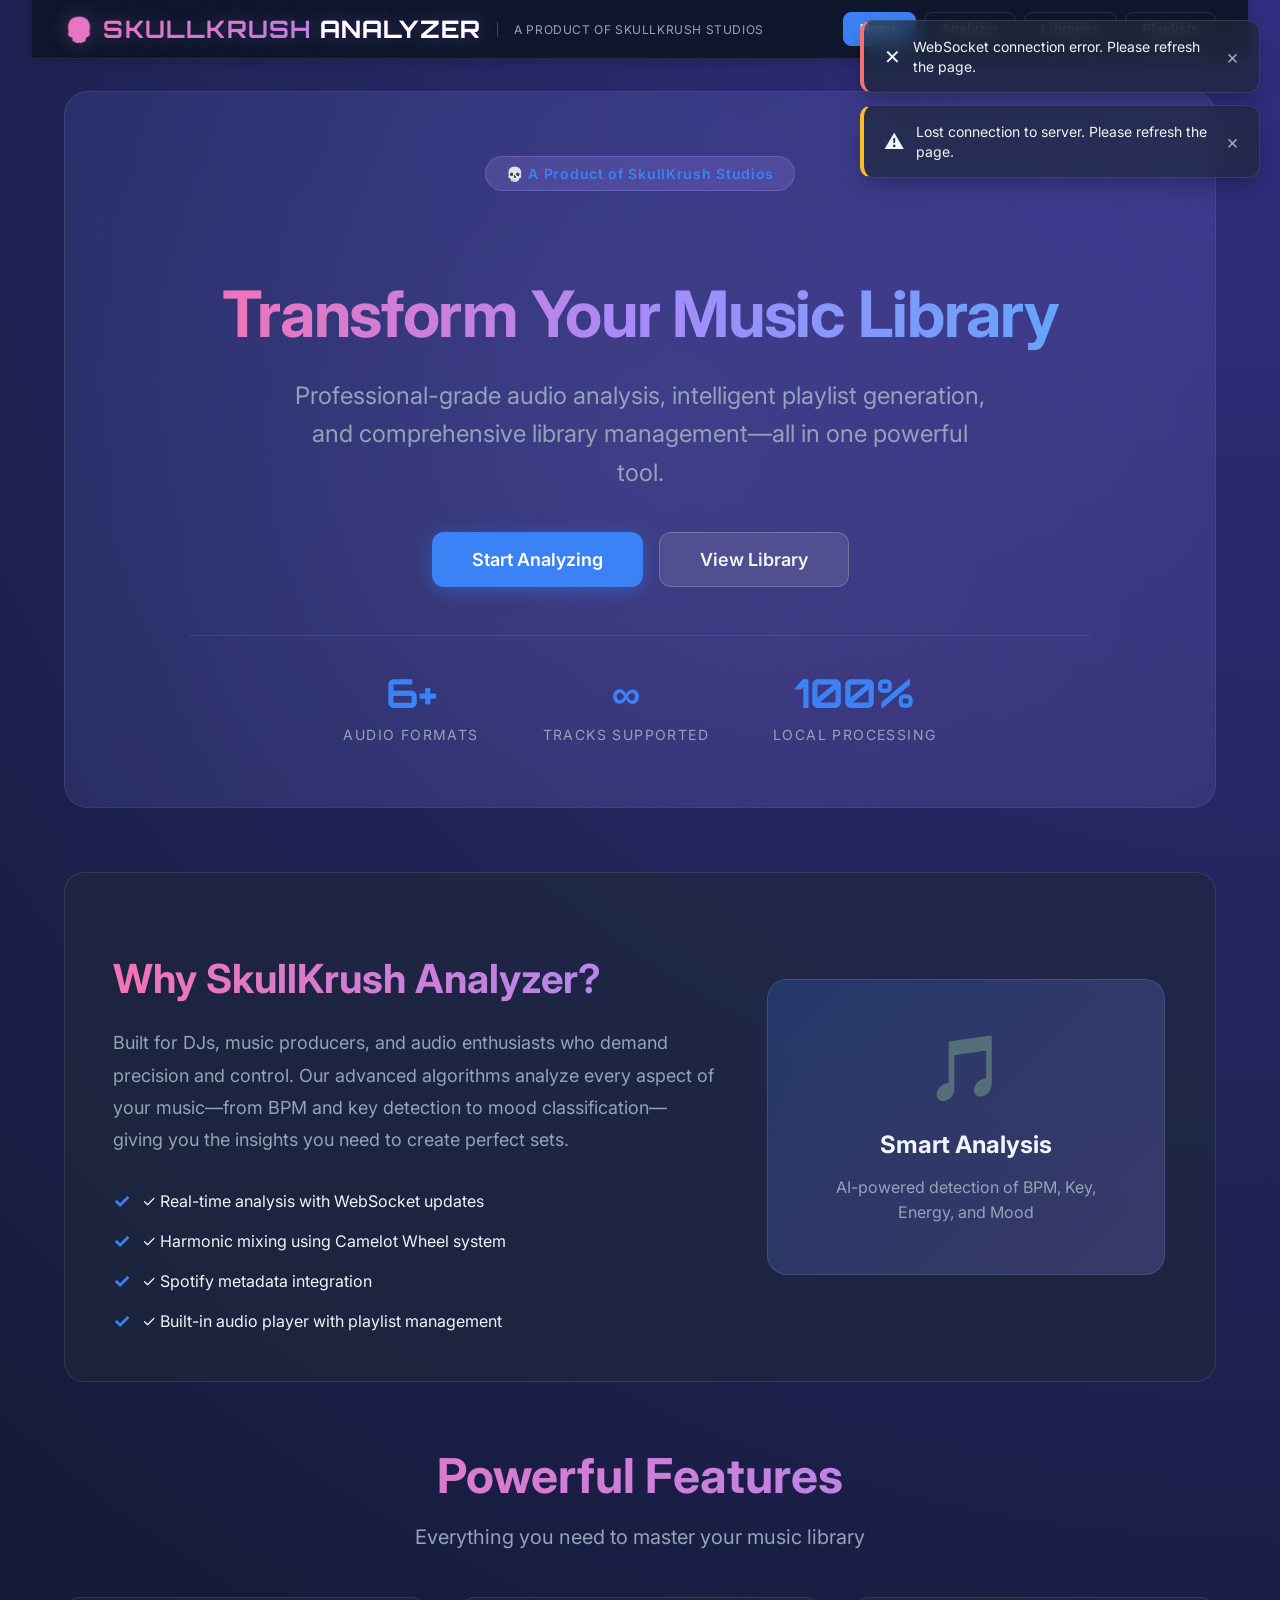
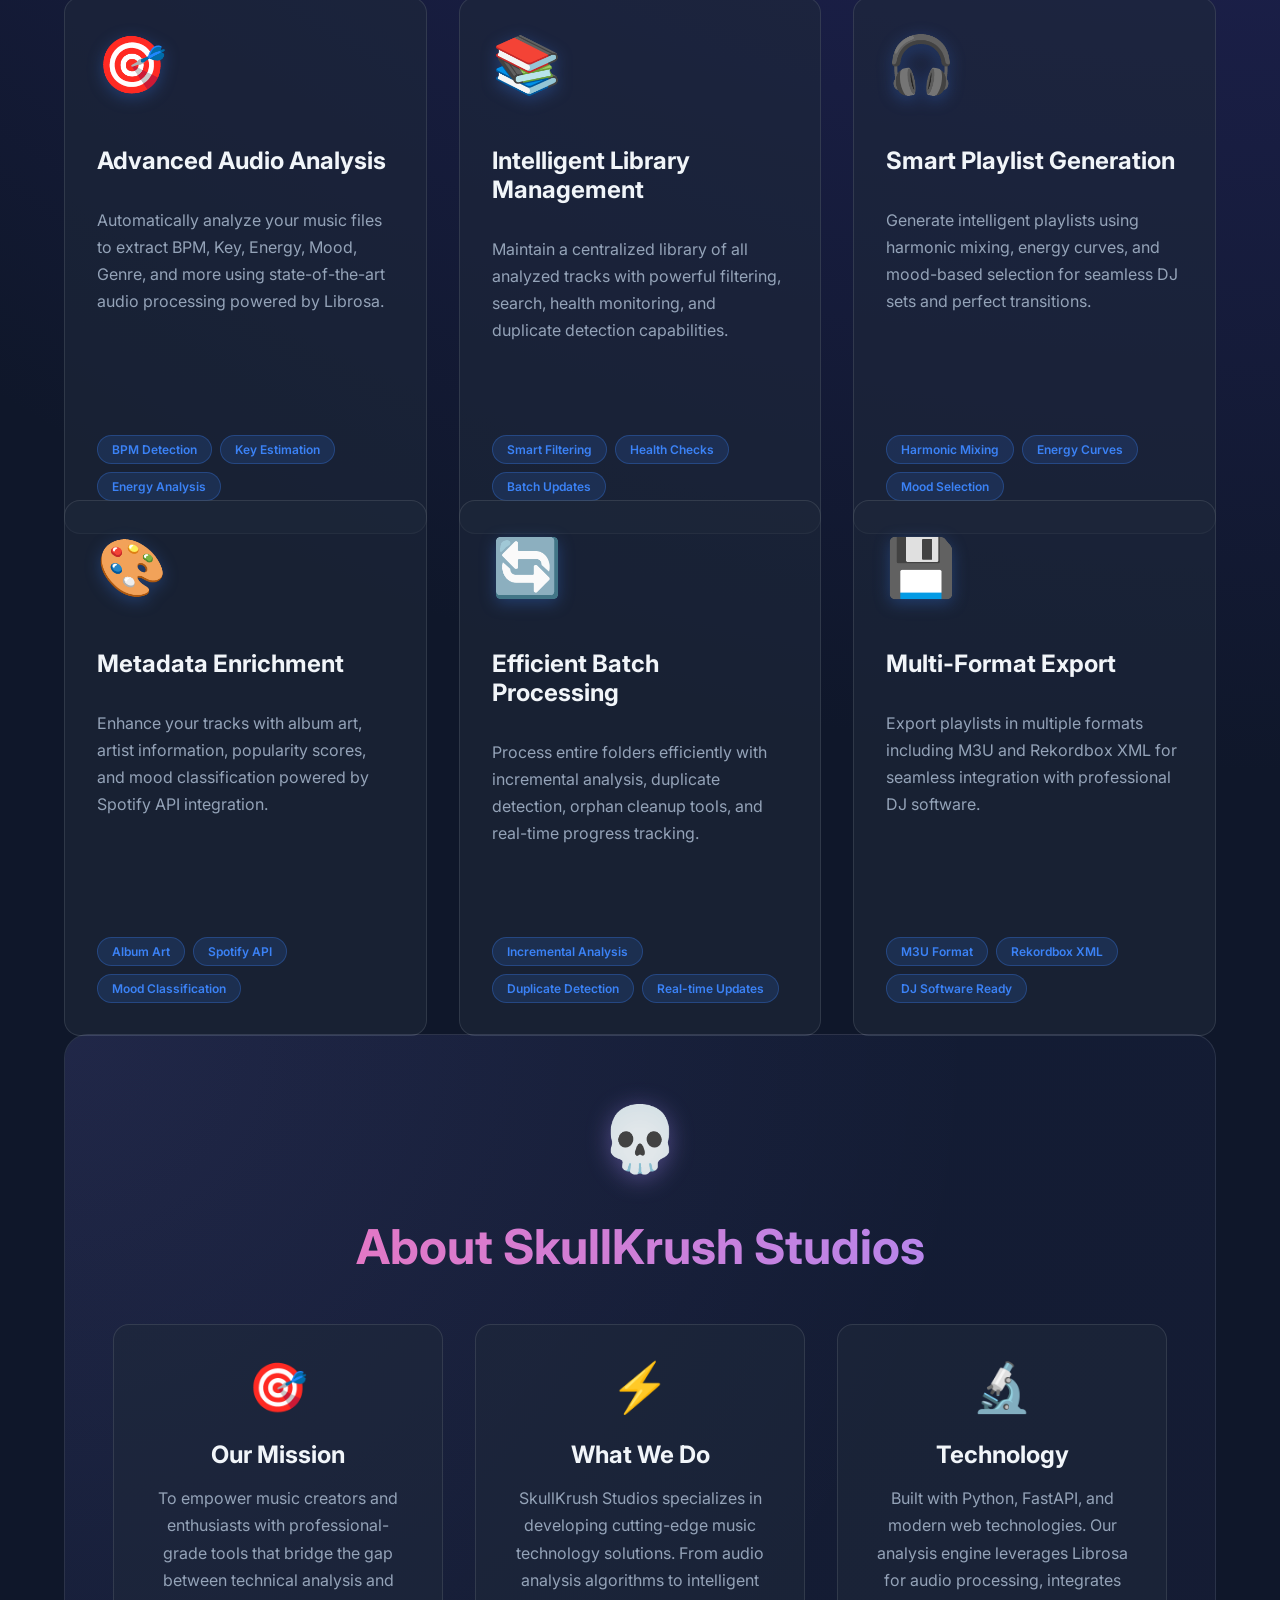
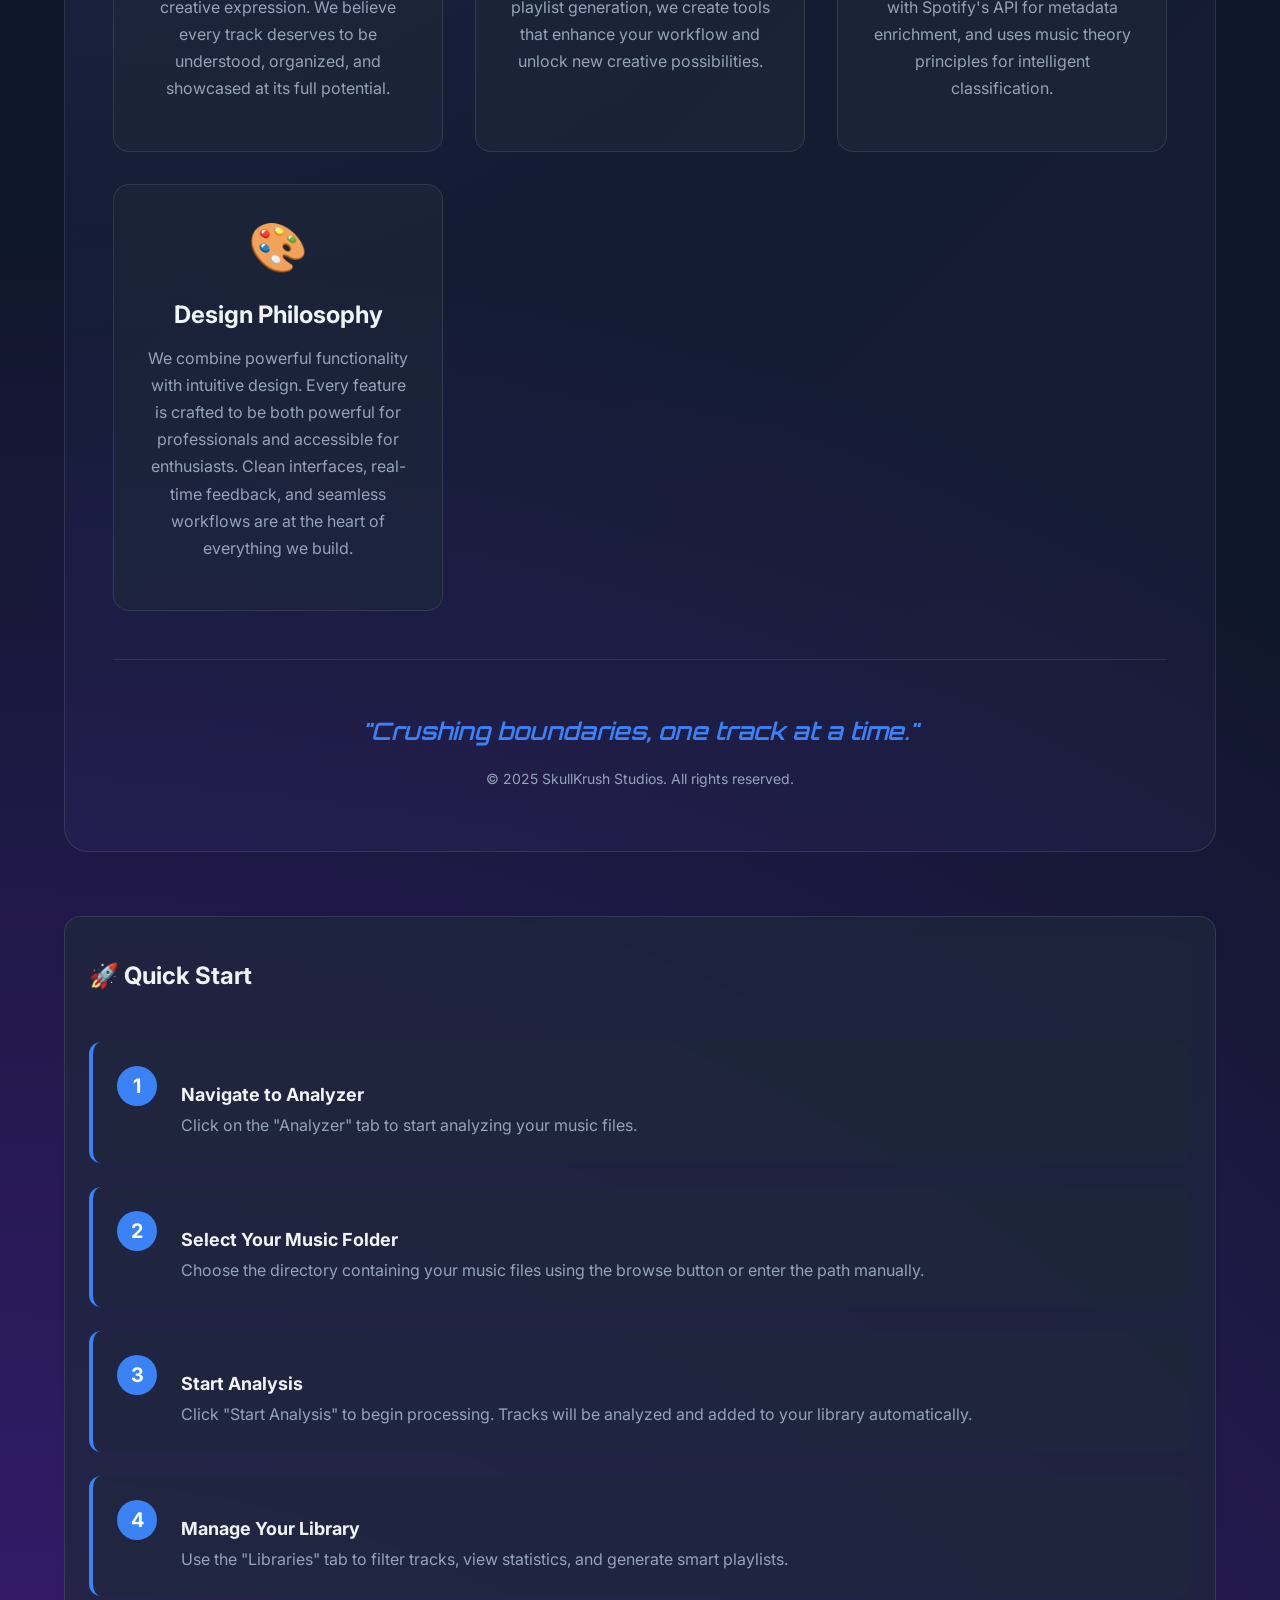
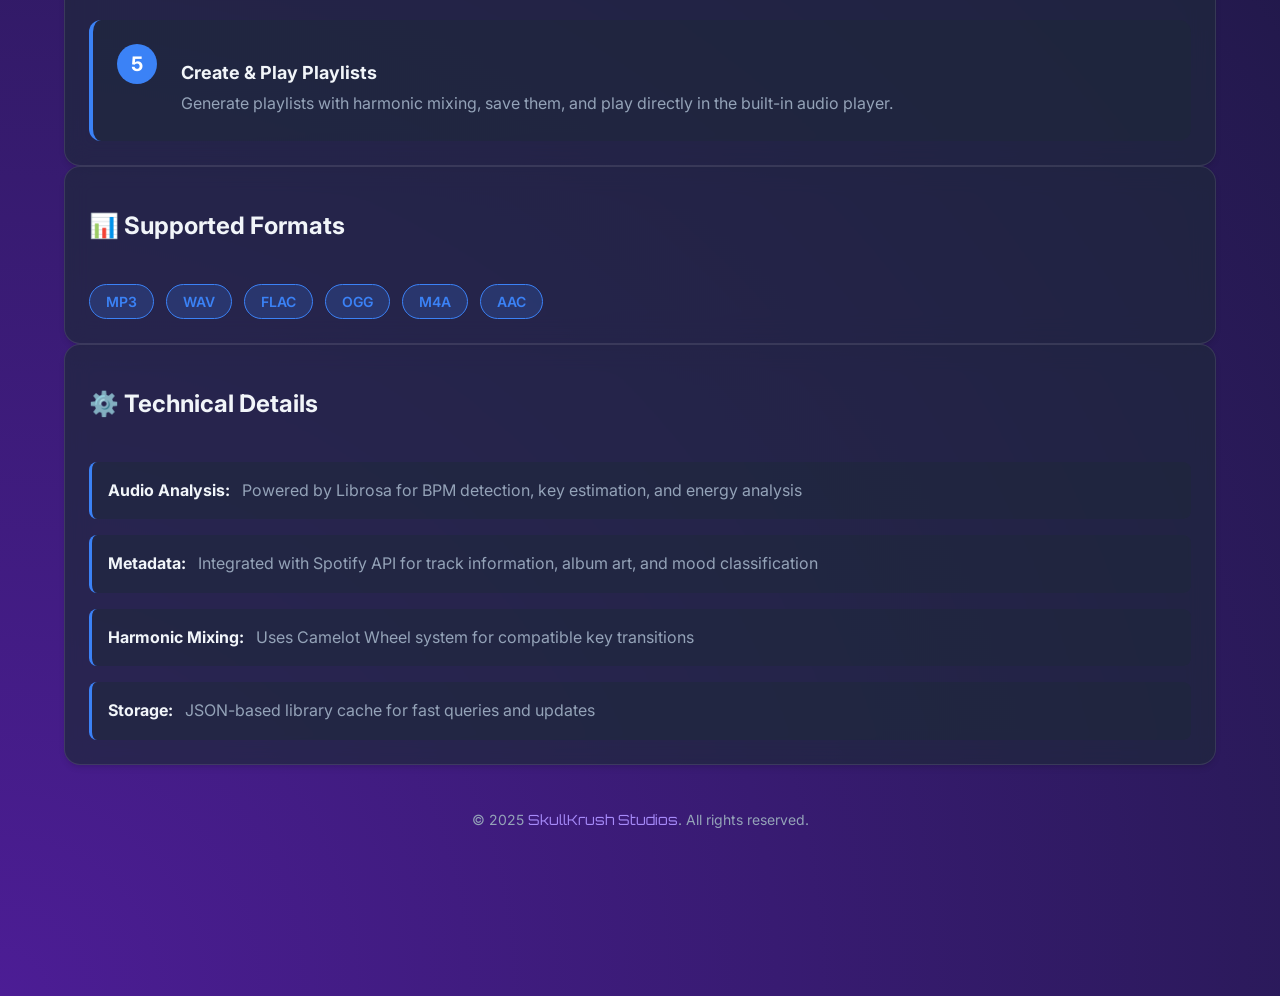
==== commit 730160bc: "Add comprehensive home page with hero, sidekick, features, and SkullKrush Studios section. Implement" ====
--- a/static/index.html
+++ b/static/index.html
@@ -16,19 +16,255 @@
 <body>
     <div class="container">
         <header>
+            <div class="header-top">
+                <div class="header-branding">
             <div class="logo">💀 SkullKrush <span class="highlight">Analyzer</span></div>
-            <div class="subtitle">Professional Music Analysis Tool</div>
-
+                    <div class="product-badge">A Product of SkullKrush Studios</div>
+                </div>
             <nav class="main-nav">
-                <button class="nav-btn active" onclick="switchTab('dashboard')">Dashboard</button>
-                <button class="nav-btn" onclick="switchTab('library')">Libraries</button>
-                <button class="nav-btn" onclick="switchTab('playlists')">Playlists</button>
+                    <button class="nav-btn" onclick="switchTab('home', event)">Home</button>
+                    <button class="nav-btn" onclick="switchTab('analyzer', event)">Analyzer</button>
+                    <button class="nav-btn" onclick="switchTab('library', event)">Libraries</button>
+                    <button class="nav-btn" onclick="switchTab('playlists', event)">Playlists</button>
             </nav>
+            </div>
         </header>
 
         <main>
-            <!-- DASHBOARD TAB -->
-            <div id="dashboard-tab" class="tab-content active">
+            <!-- HOME TAB -->
+            <div id="home-tab" class="tab-content">
+                <!-- Hero Section -->
+                <section class="home-hero-section">
+                    <div class="home-hero-content">
+                        <div class="home-hero-badge">💀 A Product of SkullKrush Studios</div>
+                        <h1 class="home-hero-title">Transform Your Music Library</h1>
+                        <p class="home-hero-subtitle">Professional-grade audio analysis, intelligent playlist generation, and comprehensive library management—all in one powerful tool.</p>
+                        <div class="home-hero-cta">
+                            <button class="hero-btn primary" onclick="switchTab('analyzer', event)">Start Analyzing</button>
+                            <button class="hero-btn secondary" onclick="switchTab('library', event)">View Library</button>
+                        </div>
+                        <div class="home-hero-stats">
+                            <div class="hero-stat">
+                                <div class="hero-stat-value">6+</div>
+                                <div class="hero-stat-label">Audio Formats</div>
+                            </div>
+                            <div class="hero-stat">
+                                <div class="hero-stat-value">∞</div>
+                                <div class="hero-stat-label">Tracks Supported</div>
+                            </div>
+                            <div class="hero-stat">
+                                <div class="hero-stat-value">100%</div>
+                                <div class="hero-stat-label">Local Processing</div>
+                            </div>
+                        </div>
+                    </div>
+                </section>
+
+                <!-- Sidekick Section -->
+                <section class="home-sidekick-section">
+                    <div class="sidekick-content">
+                        <div class="sidekick-text">
+                            <h2>Why SkullKrush Analyzer?</h2>
+                            <p>Built for DJs, music producers, and audio enthusiasts who demand precision and control. Our advanced algorithms analyze every aspect of your music—from BPM and key detection to mood classification—giving you the insights you need to create perfect sets.</p>
+                            <ul class="sidekick-features">
+                                <li>✓ Real-time analysis with WebSocket updates</li>
+                                <li>✓ Harmonic mixing using Camelot Wheel system</li>
+                                <li>✓ Spotify metadata integration</li>
+                                <li>✓ Built-in audio player with playlist management</li>
+                            </ul>
+                        </div>
+                        <div class="sidekick-visual">
+                            <div class="sidekick-card">
+                                <div class="sidekick-icon">🎵</div>
+                                <div class="sidekick-title">Smart Analysis</div>
+                                <div class="sidekick-desc">AI-powered detection of BPM, Key, Energy, and Mood</div>
+                            </div>
+                        </div>
+                    </div>
+                </section>
+
+                <!-- Features Section -->
+                <section class="home-features-section">
+                    <div class="section-header">
+                        <h2>Powerful Features</h2>
+                        <p class="section-subtitle">Everything you need to master your music library</p>
+                    </div>
+                    <div class="features-grid">
+                        <div class="feature-card">
+                            <div class="feature-icon">🎯</div>
+                            <h3>Advanced Audio Analysis</h3>
+                            <p>Automatically analyze your music files to extract BPM, Key, Energy, Mood, Genre, and more using state-of-the-art audio processing powered by Librosa.</p>
+                            <div class="feature-tags">
+                                <span class="feature-tag">BPM Detection</span>
+                                <span class="feature-tag">Key Estimation</span>
+                                <span class="feature-tag">Energy Analysis</span>
+                            </div>
+                        </div>
+                        <div class="feature-card">
+                            <div class="feature-icon">📚</div>
+                            <h3>Intelligent Library Management</h3>
+                            <p>Maintain a centralized library of all analyzed tracks with powerful filtering, search, health monitoring, and duplicate detection capabilities.</p>
+                            <div class="feature-tags">
+                                <span class="feature-tag">Smart Filtering</span>
+                                <span class="feature-tag">Health Checks</span>
+                                <span class="feature-tag">Batch Updates</span>
+                            </div>
+                        </div>
+                        <div class="feature-card">
+                            <div class="feature-icon">🎧</div>
+                            <h3>Smart Playlist Generation</h3>
+                            <p>Generate intelligent playlists using harmonic mixing, energy curves, and mood-based selection for seamless DJ sets and perfect transitions.</p>
+                            <div class="feature-tags">
+                                <span class="feature-tag">Harmonic Mixing</span>
+                                <span class="feature-tag">Energy Curves</span>
+                                <span class="feature-tag">Mood Selection</span>
+                            </div>
+                        </div>
+                        <div class="feature-card">
+                            <div class="feature-icon">🎨</div>
+                            <h3>Metadata Enrichment</h3>
+                            <p>Enhance your tracks with album art, artist information, popularity scores, and mood classification powered by Spotify API integration.</p>
+                            <div class="feature-tags">
+                                <span class="feature-tag">Album Art</span>
+                                <span class="feature-tag">Spotify API</span>
+                                <span class="feature-tag">Mood Classification</span>
+                            </div>
+                        </div>
+                        <div class="feature-card">
+                            <div class="feature-icon">🔄</div>
+                            <h3>Efficient Batch Processing</h3>
+                            <p>Process entire folders efficiently with incremental analysis, duplicate detection, orphan cleanup tools, and real-time progress tracking.</p>
+                            <div class="feature-tags">
+                                <span class="feature-tag">Incremental Analysis</span>
+                                <span class="feature-tag">Duplicate Detection</span>
+                                <span class="feature-tag">Real-time Updates</span>
+                            </div>
+                        </div>
+                        <div class="feature-card">
+                            <div class="feature-icon">💾</div>
+                            <h3>Multi-Format Export</h3>
+                            <p>Export playlists in multiple formats including M3U and Rekordbox XML for seamless integration with professional DJ software.</p>
+                            <div class="feature-tags">
+                                <span class="feature-tag">M3U Format</span>
+                                <span class="feature-tag">Rekordbox XML</span>
+                                <span class="feature-tag">DJ Software Ready</span>
+                            </div>
+                        </div>
+                    </div>
+                </section>
+
+                <!-- SkullKrush Studios Section -->
+                <section class="home-studios-section">
+                    <div class="studios-content">
+                        <div class="studios-header">
+                            <div class="studios-logo">💀</div>
+                            <h2>About SkullKrush Studios</h2>
+                        </div>
+                        <div class="studios-grid">
+                            <div class="studios-card">
+                                <div class="studios-icon">🎯</div>
+                                <h3>Our Mission</h3>
+                                <p>To empower music creators and enthusiasts with professional-grade tools that bridge the gap between technical analysis and creative expression. We believe every track deserves to be understood, organized, and showcased at its full potential.</p>
+                            </div>
+                            <div class="studios-card">
+                                <div class="studios-icon">⚡</div>
+                                <h3>What We Do</h3>
+                                <p>SkullKrush Studios specializes in developing cutting-edge music technology solutions. From audio analysis algorithms to intelligent playlist generation, we create tools that enhance your workflow and unlock new creative possibilities.</p>
+                            </div>
+                            <div class="studios-card">
+                                <div class="studios-icon">🔬</div>
+                                <h3>Technology</h3>
+                                <p>Built with Python, FastAPI, and modern web technologies. Our analysis engine leverages Librosa for audio processing, integrates with Spotify's API for metadata enrichment, and uses music theory principles for intelligent classification.</p>
+                            </div>
+                            <div class="studios-card">
+                                <div class="studios-icon">🎨</div>
+                                <h3>Design Philosophy</h3>
+                                <p>We combine powerful functionality with intuitive design. Every feature is crafted to be both powerful for professionals and accessible for enthusiasts. Clean interfaces, real-time feedback, and seamless workflows are at the heart of everything we build.</p>
+                            </div>
+                        </div>
+                        <div class="studios-footer">
+                            <p class="studios-tagline">"Crushing boundaries, one track at a time."</p>
+                            <div class="studios-contact">
+                                <span>© 2025 SkullKrush Studios. All rights reserved.</span>
+                            </div>
+                        </div>
+                    </div>
+                </section>
+
+                <section class="card">
+                    <h2>🚀 Quick Start</h2>
+                    <div class="quick-start-steps">
+                        <div class="step">
+                            <div class="step-number">1</div>
+                            <div class="step-content">
+                                <h3>Navigate to Analyzer</h3>
+                                <p>Click on the "Analyzer" tab to start analyzing your music files.</p>
+                            </div>
+                        </div>
+                        <div class="step">
+                            <div class="step-number">2</div>
+                            <div class="step-content">
+                                <h3>Select Your Music Folder</h3>
+                                <p>Choose the directory containing your music files using the browse button or enter the path manually.</p>
+                            </div>
+                        </div>
+                        <div class="step">
+                            <div class="step-number">3</div>
+                            <div class="step-content">
+                                <h3>Start Analysis</h3>
+                                <p>Click "Start Analysis" to begin processing. Tracks will be analyzed and added to your library automatically.</p>
+                            </div>
+                        </div>
+                        <div class="step">
+                            <div class="step-number">4</div>
+                            <div class="step-content">
+                                <h3>Manage Your Library</h3>
+                                <p>Use the "Libraries" tab to filter tracks, view statistics, and generate smart playlists.</p>
+                            </div>
+                        </div>
+                        <div class="step">
+                            <div class="step-number">5</div>
+                            <div class="step-content">
+                                <h3>Create & Play Playlists</h3>
+                                <p>Generate playlists with harmonic mixing, save them, and play directly in the built-in audio player.</p>
+                            </div>
+                        </div>
+                    </div>
+                </section>
+
+                <section class="card">
+                    <h2>📊 Supported Formats</h2>
+                    <div class="formats-list">
+                        <span class="format-badge">MP3</span>
+                        <span class="format-badge">WAV</span>
+                        <span class="format-badge">FLAC</span>
+                        <span class="format-badge">OGG</span>
+                        <span class="format-badge">M4A</span>
+                        <span class="format-badge">AAC</span>
+                    </div>
+                </section>
+
+                <section class="card">
+                    <h2>⚙️ Technical Details</h2>
+                    <div class="tech-details">
+                        <div class="tech-item">
+                            <strong>Audio Analysis:</strong> Powered by Librosa for BPM detection, key estimation, and energy analysis
+                        </div>
+                        <div class="tech-item">
+                            <strong>Metadata:</strong> Integrated with Spotify API for track information, album art, and mood classification
+                        </div>
+                        <div class="tech-item">
+                            <strong>Harmonic Mixing:</strong> Uses Camelot Wheel system for compatible key transitions
+                        </div>
+                        <div class="tech-item">
+                            <strong>Storage:</strong> JSON-based library cache for fast queries and updates
+                        </div>
+                    </div>
+                </section>
+            </div>
+
+            <!-- ANALYZER TAB (formerly Dashboard) -->
+            <div id="analyzer-tab" class="tab-content">
                 <section class="control-panel">
                     <div class="input-group">
                         <input type="text" id="directoryInput" placeholder="/path/to/your/music"
@@ -109,7 +345,7 @@
                         </table>
                     </div>
                 </section>
-            </div> <!-- End Dashboard Tab -->
+            </div> <!-- End Analyzer Tab -->
 
             <!-- LIBRARY TAB -->
             <div id="library-tab" class="tab-content">
@@ -118,7 +354,7 @@
                     <div class="table-header">
                         <h3>📊 Library Health & Statistics</h3>
                         <button class="secondary-btn" onclick="toggleLibraryStats()">✕ Hide Stats</button>
-                    </div>
+                            </div>
                     <div class="stats-grid" style="grid-template-columns: repeat(auto-fit, minmax(150px, 1fr)); margin-top: 1rem;">
                         <div class="stat-card">
                             <h3>Total Tracks</h3>
@@ -229,64 +465,64 @@
                         <!-- Smart Playlist Builder -->
                         <div>
                             <h4 style="color: var(--text-primary); font-size: 1rem; margin-bottom: 1rem; border-bottom: 1px solid var(--border-color); padding-bottom: 0.5rem;">🎵 Smart Playlist Builder</h4>
-                            <div class="filter-grid">
-                                <div class="filter-group">
-                                    <label>Duration (minutes)</label>
-                                    <input type="number" id="playlistDuration" value="60" min="30" max="180" class="input-sm">
-                                </div>
-                                <div class="filter-group">
-                                    <label>Energy Curve</label>
-                                    <select id="energyCurve" class="input-sm">
-                                        <option value="gradual_build">Gradual Build</option>
-                                        <option value="peak_sustain">Peak & Sustain</option>
-                                        <option value="rollercoaster">Rollercoaster</option>
-                                        <option value="chill_down">Chill Down</option>
-                                    </select>
-                                </div>
-                                <div class="filter-group">
-                                    <label>Start Key (Optional)</label>
-                                    <select id="startKey" class="input-sm">
-                                        <option value="">Any Key</option>
-                                        <option value="1A">1A (G# Minor)</option>
-                                        <option value="1B">1B (B Major)</option>
-                                        <option value="2A">2A (D# Minor)</option>
-                                        <option value="2B">2B (F# Major)</option>
-                                        <option value="3A">3A (Bb Minor)</option>
-                                        <option value="3B">3B (Db Major)</option>
-                                        <option value="4A">4A (F Minor)</option>
-                                        <option value="4B">4B (Ab Major)</option>
-                                        <option value="5A">5A (C Minor)</option>
-                                        <option value="5B">5B (Eb Major)</option>
-                                        <option value="6A">6A (G Minor)</option>
-                                        <option value="6B">6B (Bb Major)</option>
-                                        <option value="7A">7A (D Minor)</option>
-                                        <option value="7B">7B (F Major)</option>
-                                        <option value="8A">8A (A Minor)</option>
-                                        <option value="8B">8B (C Major)</option>
-                                        <option value="9A">9A (E Minor)</option>
-                                        <option value="9B">9B (G Major)</option>
-                                        <option value="10A">10A (B Minor)</option>
-                                        <option value="10B">10B (D Major)</option>
-                                        <option value="11A">11A (F# Minor)</option>
-                                        <option value="11B">11B (A Major)</option>
-                                        <option value="12A">12A (C# Minor)</option>
-                                        <option value="12B">12B (E Major)</option>
-                                    </select>
-                                </div>
-                                <div class="filter-group">
-                                    <label>Mood (Optional)</label>
-                                    <select id="playlistMood" class="input-sm">
-                                        <option value="">Any Mood</option>
-                                        <option value="Happy">😊 Happy</option>
-                                        <option value="Sad">😢 Sad</option>
-                                        <option value="Energetic">⚡ Energetic</option>
-                                        <option value="Chill">😌 Chill</option>
-                                        <option value="Uplifting">🌅 Uplifting</option>
-                                        <option value="Melancholic">🌧️ Melancholic</option>
-                                        <option value="Party">🎉 Party</option>
-                                    </select>
-                                </div>
-                                <div class="filter-actions">
+                    <div class="filter-grid">
+                        <div class="filter-group">
+                            <label>Duration (minutes)</label>
+                            <input type="number" id="playlistDuration" value="60" min="30" max="180" class="input-sm">
+                        </div>
+                        <div class="filter-group">
+                            <label>Energy Curve</label>
+                            <select id="energyCurve" class="input-sm">
+                                <option value="gradual_build">Gradual Build</option>
+                                <option value="peak_sustain">Peak & Sustain</option>
+                                <option value="rollercoaster">Rollercoaster</option>
+                                <option value="chill_down">Chill Down</option>
+                            </select>
+                        </div>
+                        <div class="filter-group">
+                            <label>Start Key (Optional)</label>
+                            <select id="startKey" class="input-sm">
+                                <option value="">Any Key</option>
+                                <option value="1A">1A (G# Minor)</option>
+                                <option value="1B">1B (B Major)</option>
+                                <option value="2A">2A (D# Minor)</option>
+                                <option value="2B">2B (F# Major)</option>
+                                <option value="3A">3A (Bb Minor)</option>
+                                <option value="3B">3B (Db Major)</option>
+                                <option value="4A">4A (F Minor)</option>
+                                <option value="4B">4B (Ab Major)</option>
+                                <option value="5A">5A (C Minor)</option>
+                                <option value="5B">5B (Eb Major)</option>
+                                <option value="6A">6A (G Minor)</option>
+                                <option value="6B">6B (Bb Major)</option>
+                                <option value="7A">7A (D Minor)</option>
+                                <option value="7B">7B (F Major)</option>
+                                <option value="8A">8A (A Minor)</option>
+                                <option value="8B">8B (C Major)</option>
+                                <option value="9A">9A (E Minor)</option>
+                                <option value="9B">9B (G Major)</option>
+                                <option value="10A">10A (B Minor)</option>
+                                <option value="10B">10B (D Major)</option>
+                                <option value="11A">11A (F# Minor)</option>
+                                <option value="11B">11B (A Major)</option>
+                                <option value="12A">12A (C# Minor)</option>
+                                <option value="12B">12B (E Major)</option>
+                            </select>
+                        </div>
+                        <div class="filter-group">
+                            <label>Mood (Optional)</label>
+                            <select id="playlistMood" class="input-sm">
+                                <option value="">Any Mood</option>
+                                <option value="Happy">😊 Happy</option>
+                                <option value="Sad">😢 Sad</option>
+                                <option value="Energetic">⚡ Energetic</option>
+                                <option value="Chill">😌 Chill</option>
+                                <option value="Uplifting">🌅 Uplifting</option>
+                                <option value="Melancholic">🌧️ Melancholic</option>
+                                <option value="Party">🎉 Party</option>
+                            </select>
+                        </div>
+                        <div class="filter-actions">
                                     <button onclick="generateSmartPlaylistFromLibrary()">🎵 Generate Smart Playlist</button>
                                 </div>
                             </div>
@@ -372,7 +608,7 @@
 
         <footer>
             <div class="footer-content">
-                <p>&copy; 2025 <span class="studio-name">SkullKrush Studios</span>. All rights reserved.</p>
+            <p>&copy; 2025 <span class="studio-name">SkullKrush Studios</span>. All rights reserved.</p>
             </div>
         </footer>
         
--- a/static/style.css
+++ b/static/style.css
@@ -68,27 +68,61 @@
 }
 
 header {
-    margin-bottom: 3rem;
-    text-align: center;
+    margin-bottom: 2rem;
+    position: sticky;
+    top: 0;
+    z-index: 100;
+    background: rgba(15, 23, 42, 0.95);
+    backdrop-filter: blur(20px);
+    padding: 0.75rem 2rem;
+    margin: -2rem -2rem 2rem -2rem;
+    border-bottom: 1px solid rgba(255, 255, 255, 0.1);
+    box-shadow: 0 2px 10px rgba(0, 0, 0, 0.2);
+}
+
+.header-top {
+    display: flex;
+    justify-content: space-between;
+    align-items: center;
+    max-width: 100%;
+    gap: 2rem;
+}
+
+.header-branding {
+    display: flex;
+    align-items: center;
+    gap: 1rem;
+    flex: 1;
 }
 
 .logo {
     font-family: var(--font-heading);
-    font-size: 2.5rem;
+    font-size: 1.5rem;
     font-weight: 700;
     letter-spacing: 0.05em;
     text-transform: uppercase;
-    margin-bottom: 0.5rem;
+    margin: 0;
     background: linear-gradient(to right, #f472b6, #a78bfa);
     background-clip: text;
     -webkit-background-clip: text;
     -webkit-text-fill-color: transparent;
     text-shadow: 0 0 20px rgba(167, 139, 250, 0.3);
+    white-space: nowrap;
 }
 
 .logo .highlight {
     color: #fff;
     -webkit-text-fill-color: #fff;
+}
+
+.product-badge {
+    color: var(--text-secondary);
+    font-size: 0.75rem;
+    letter-spacing: 0.05em;
+    text-transform: uppercase;
+    padding-left: 1rem;
+    border-left: 1px solid rgba(255, 255, 255, 0.2);
+    white-space: nowrap;
 }
 
 .subtitle {
@@ -972,17 +1006,20 @@
 /* Navigation Tabs */
 .main-nav {
     display: flex;
-    justify-content: center;
-    gap: 1rem;
-    margin-top: 1.5rem;
+    justify-content: flex-end;
+    gap: 0.5rem;
+    flex-shrink: 0;
 }
 
 .nav-btn {
     background: transparent;
     border: 1px solid var(--border-color);
     color: var(--text-secondary);
-    padding: 0.5rem 1.5rem;
-    border-radius: 20px;
+    padding: 0.5rem 1rem;
+    border-radius: 8px;
+    font-size: 0.875rem;
+    white-space: nowrap;
+    transition: all 0.2s ease;
 }
 
 .nav-btn.active {
@@ -997,6 +1034,611 @@
 
 .tab-content.active {
     display: block;
+}
+
+/* Home Page Styles */
+
+/* Hero Section */
+.home-hero-section {
+    margin-bottom: 4rem;
+    padding: 4rem 0;
+    background: linear-gradient(135deg, rgba(59, 130, 246, 0.1) 0%, rgba(167, 139, 250, 0.1) 100%);
+    border-radius: 24px;
+    border: 1px solid rgba(255, 255, 255, 0.1);
+    position: relative;
+    overflow: hidden;
+}
+
+.home-hero-section::before {
+    content: '';
+    position: absolute;
+    top: -50%;
+    right: -50%;
+    width: 200%;
+    height: 200%;
+    background: radial-gradient(circle, rgba(167, 139, 250, 0.15) 0%, transparent 70%);
+    animation: pulse 8s ease-in-out infinite;
+}
+
+@keyframes pulse {
+    0%, 100% { transform: scale(1); opacity: 0.5; }
+    50% { transform: scale(1.1); opacity: 0.8; }
+}
+
+.home-hero-content {
+    position: relative;
+    z-index: 1;
+    text-align: center;
+    padding: 0 2rem;
+    max-width: 900px;
+    margin: 0 auto;
+}
+
+.home-hero-badge {
+    display: inline-block;
+    padding: 0.5rem 1.25rem;
+    background: rgba(167, 139, 250, 0.2);
+    border: 1px solid rgba(167, 139, 250, 0.3);
+    border-radius: 50px;
+    font-size: 0.875rem;
+    color: var(--accent-color);
+    font-weight: 600;
+    margin-bottom: 2rem;
+    letter-spacing: 0.05em;
+}
+
+.home-hero-title {
+    font-size: 4rem;
+    font-weight: 700;
+    margin-bottom: 1.5rem;
+    background: linear-gradient(to right, #f472b6, #a78bfa, #60a5fa);
+    background-clip: text;
+    -webkit-background-clip: text;
+    -webkit-text-fill-color: transparent;
+    line-height: 1.2;
+    letter-spacing: -0.02em;
+}
+
+.home-hero-subtitle {
+    font-size: 1.5rem;
+    color: var(--text-secondary);
+    margin-bottom: 2.5rem;
+    line-height: 1.6;
+    max-width: 700px;
+    margin-left: auto;
+    margin-right: auto;
+}
+
+.home-hero-cta {
+    display: flex;
+    gap: 1rem;
+    justify-content: center;
+    margin-bottom: 3rem;
+    flex-wrap: wrap;
+}
+
+.hero-btn {
+    padding: 1rem 2.5rem;
+    border-radius: 12px;
+    font-size: 1.125rem;
+    font-weight: 600;
+    cursor: pointer;
+    transition: all 0.3s ease;
+    border: none;
+    font-family: var(--font-family);
+}
+
+.hero-btn.primary {
+    background: var(--accent-color);
+    color: white;
+    box-shadow: 0 4px 20px rgba(59, 130, 246, 0.4);
+}
+
+.hero-btn.primary:hover {
+    background: #2563eb;
+    transform: translateY(-2px);
+    box-shadow: 0 6px 30px rgba(59, 130, 246, 0.6);
+}
+
+.hero-btn.secondary {
+    background: rgba(255, 255, 255, 0.1);
+    color: var(--text-primary);
+    border: 1px solid rgba(255, 255, 255, 0.2);
+}
+
+.hero-btn.secondary:hover {
+    background: rgba(255, 255, 255, 0.15);
+    border-color: rgba(255, 255, 255, 0.3);
+    transform: translateY(-2px);
+}
+
+.home-hero-stats {
+    display: flex;
+    justify-content: center;
+    gap: 4rem;
+    flex-wrap: wrap;
+    padding-top: 2rem;
+    border-top: 1px solid rgba(255, 255, 255, 0.1);
+}
+
+.hero-stat {
+    text-align: center;
+}
+
+.hero-stat-value {
+    font-size: 2.5rem;
+    font-weight: 700;
+    color: var(--accent-color);
+    margin-bottom: 0.5rem;
+    font-family: var(--font-heading);
+}
+
+.hero-stat-label {
+    font-size: 0.875rem;
+    color: var(--text-secondary);
+    text-transform: uppercase;
+    letter-spacing: 0.1em;
+}
+
+/* Sidekick Section */
+.home-sidekick-section {
+    margin-bottom: 4rem;
+    padding: 3rem;
+    background: rgba(30, 41, 59, 0.6);
+    border-radius: 20px;
+    border: 1px solid var(--border-color);
+}
+
+.sidekick-content {
+    display: grid;
+    grid-template-columns: 1.5fr 1fr;
+    gap: 3rem;
+    align-items: center;
+}
+
+.sidekick-text h2 {
+    font-size: 2.5rem;
+    font-weight: 700;
+    margin-bottom: 1.5rem;
+    color: var(--text-primary);
+    background: linear-gradient(to right, #f472b6, #a78bfa);
+    background-clip: text;
+    -webkit-background-clip: text;
+    -webkit-text-fill-color: transparent;
+}
+
+.sidekick-text p {
+    font-size: 1.125rem;
+    color: var(--text-secondary);
+    line-height: 1.8;
+    margin-bottom: 2rem;
+}
+
+.sidekick-features {
+    list-style: none;
+    padding: 0;
+    margin: 0;
+    display: flex;
+    flex-direction: column;
+    gap: 1rem;
+}
+
+.sidekick-features li {
+    font-size: 1rem;
+    color: var(--text-primary);
+    display: flex;
+    align-items: center;
+    gap: 0.75rem;
+}
+
+.sidekick-features li::before {
+    content: '✓';
+    color: var(--accent-color);
+    font-weight: 700;
+    font-size: 1.25rem;
+}
+
+.sidekick-visual {
+    display: flex;
+    justify-content: center;
+    align-items: center;
+}
+
+.sidekick-card {
+    background: linear-gradient(135deg, rgba(59, 130, 246, 0.2) 0%, rgba(167, 139, 250, 0.2) 100%);
+    border: 1px solid rgba(255, 255, 255, 0.1);
+    border-radius: 20px;
+    padding: 3rem;
+    text-align: center;
+    width: 100%;
+    max-width: 300px;
+    transition: transform 0.3s ease;
+}
+
+.sidekick-card:hover {
+    transform: translateY(-8px);
+    box-shadow: 0 12px 40px rgba(59, 130, 246, 0.3);
+}
+
+.sidekick-icon {
+    font-size: 4rem;
+    margin-bottom: 1.5rem;
+}
+
+.sidekick-title {
+    font-size: 1.5rem;
+    font-weight: 700;
+    color: var(--text-primary);
+    margin-bottom: 1rem;
+}
+
+.sidekick-desc {
+    font-size: 1rem;
+    color: var(--text-secondary);
+    line-height: 1.6;
+}
+
+/* Section Header */
+.section-header {
+    text-align: center;
+    margin-bottom: 3rem;
+}
+
+.section-header h2 {
+    font-size: 3rem;
+    font-weight: 700;
+    margin-bottom: 1rem;
+    background: linear-gradient(to right, #f472b6, #a78bfa);
+    background-clip: text;
+    -webkit-background-clip: text;
+    -webkit-text-fill-color: transparent;
+}
+
+.section-subtitle {
+    font-size: 1.25rem;
+    color: var(--text-secondary);
+}
+
+/* Features Section */
+.home-features-section {
+    margin-bottom: 4rem;
+}
+
+.features-grid {
+    display: grid;
+    grid-template-columns: repeat(auto-fit, minmax(320px, 1fr));
+    gap: 2rem;
+    margin-top: 2rem;
+}
+
+.feature-card {
+    padding: 2rem;
+    background: rgba(30, 41, 59, 0.6);
+    border-radius: 16px;
+    border: 1px solid var(--border-color);
+    transition: all 0.3s ease;
+    display: flex;
+    flex-direction: column;
+    height: 100%;
+}
+
+.feature-card:hover {
+    transform: translateY(-8px);
+    border-color: var(--accent-color);
+    box-shadow: 0 12px 40px rgba(59, 130, 246, 0.3);
+    background: rgba(30, 41, 59, 0.8);
+}
+
+.feature-icon {
+    font-size: 3.5rem;
+    margin-bottom: 1.5rem;
+    display: block;
+    filter: drop-shadow(0 4px 8px rgba(59, 130, 246, 0.3));
+}
+
+.feature-card h3 {
+    font-size: 1.5rem;
+    margin-bottom: 1rem;
+    color: var(--text-primary);
+    font-weight: 700;
+}
+
+.feature-card p {
+    color: var(--text-secondary);
+    line-height: 1.7;
+    font-size: 1rem;
+    margin-bottom: 1.5rem;
+    flex-grow: 1;
+}
+
+.feature-tags {
+    display: flex;
+    flex-wrap: wrap;
+    gap: 0.5rem;
+    margin-top: auto;
+}
+
+.feature-tag {
+    padding: 0.375rem 0.875rem;
+    background: rgba(59, 130, 246, 0.15);
+    border: 1px solid rgba(59, 130, 246, 0.3);
+    border-radius: 20px;
+    font-size: 0.75rem;
+    color: var(--accent-color);
+    font-weight: 600;
+}
+
+.quick-start-steps {
+    display: flex;
+    flex-direction: column;
+    gap: 1.5rem;
+    margin-top: 2rem;
+}
+
+.step {
+    display: flex;
+    gap: 1.5rem;
+    align-items: flex-start;
+    padding: 1.5rem;
+    background: rgba(30, 41, 59, 0.5);
+    border-radius: 12px;
+    border-left: 4px solid var(--accent-color);
+}
+
+.step-number {
+    width: 40px;
+    height: 40px;
+    border-radius: 50%;
+    background: var(--accent-color);
+    color: white;
+    display: flex;
+    align-items: center;
+    justify-content: center;
+    font-weight: 700;
+    font-size: 1.25rem;
+    flex-shrink: 0;
+}
+
+.step-content h3 {
+    margin-bottom: 0.5rem;
+    color: var(--text-primary);
+    font-size: 1.125rem;
+}
+
+.step-content p {
+    color: var(--text-secondary);
+    line-height: 1.6;
+    margin: 0;
+}
+
+.formats-list {
+    display: flex;
+    flex-wrap: wrap;
+    gap: 0.75rem;
+    margin-top: 1.5rem;
+}
+
+.format-badge {
+    padding: 0.5rem 1rem;
+    background: rgba(59, 130, 246, 0.2);
+    border: 1px solid var(--accent-color);
+    border-radius: 20px;
+    color: var(--accent-color);
+    font-weight: 600;
+    font-size: 0.875rem;
+}
+
+.tech-details {
+    display: flex;
+    flex-direction: column;
+    gap: 1rem;
+    margin-top: 1.5rem;
+}
+
+.tech-item {
+    padding: 1rem;
+    background: rgba(30, 41, 59, 0.5);
+    border-radius: 8px;
+    border-left: 3px solid var(--accent-color);
+    color: var(--text-secondary);
+    line-height: 1.6;
+}
+
+.tech-item strong {
+    color: var(--text-primary);
+    margin-right: 0.5rem;
+}
+
+/* SkullKrush Studios Section */
+.home-studios-section {
+    margin-bottom: 4rem;
+    padding: 4rem 3rem;
+    background: linear-gradient(135deg, rgba(59, 130, 246, 0.05) 0%, rgba(167, 139, 250, 0.05) 100%);
+    border-radius: 24px;
+    border: 1px solid var(--border-color);
+    position: relative;
+    overflow: hidden;
+}
+
+.home-studios-section::before {
+    content: '';
+    position: absolute;
+    top: 0;
+    left: 0;
+    right: 0;
+    bottom: 0;
+    background: radial-gradient(circle at top left, rgba(167, 139, 250, 0.1) 0%, transparent 50%);
+    pointer-events: none;
+}
+
+.studios-content {
+    position: relative;
+    z-index: 1;
+}
+
+.studios-header {
+    text-align: center;
+    margin-bottom: 3rem;
+}
+
+.studios-logo {
+    font-size: 4rem;
+    margin-bottom: 1rem;
+    filter: drop-shadow(0 4px 12px rgba(167, 139, 250, 0.4));
+}
+
+.studios-header h2 {
+    font-size: 3rem;
+    font-weight: 700;
+    background: linear-gradient(to right, #f472b6, #a78bfa);
+    background-clip: text;
+    -webkit-background-clip: text;
+    -webkit-text-fill-color: transparent;
+    margin-bottom: 0.5rem;
+}
+
+.studios-grid {
+    display: grid;
+    grid-template-columns: repeat(auto-fit, minmax(280px, 1fr));
+    gap: 2rem;
+    margin-bottom: 3rem;
+}
+
+.studios-card {
+    padding: 2rem;
+    background: rgba(30, 41, 59, 0.6);
+    border-radius: 16px;
+    border: 1px solid var(--border-color);
+    transition: all 0.3s ease;
+    text-align: center;
+}
+
+.studios-card:hover {
+    transform: translateY(-4px);
+    border-color: var(--accent-color);
+    box-shadow: 0 8px 24px rgba(59, 130, 246, 0.2);
+    background: rgba(30, 41, 59, 0.8);
+}
+
+.studios-icon {
+    font-size: 3rem;
+    margin-bottom: 1.5rem;
+    display: block;
+}
+
+.studios-card h3 {
+    font-size: 1.5rem;
+    font-weight: 700;
+    color: var(--text-primary);
+    margin-bottom: 1rem;
+}
+
+.studios-card p {
+    color: var(--text-secondary);
+    line-height: 1.7;
+    font-size: 1rem;
+}
+
+.studios-footer {
+    text-align: center;
+    padding-top: 2rem;
+    border-top: 1px solid rgba(255, 255, 255, 0.1);
+}
+
+.studios-tagline {
+    font-size: 1.5rem;
+    font-weight: 600;
+    color: var(--accent-color);
+    font-style: italic;
+    margin-bottom: 1.5rem;
+    font-family: var(--font-heading);
+}
+
+.studios-contact {
+    font-size: 0.875rem;
+    color: var(--text-secondary);
+}
+
+/* Responsive Design for Home Page */
+@media (max-width: 768px) {
+    header {
+        padding: 0.5rem 1rem;
+        margin: -2rem -2rem 2rem -2rem;
+    }
+    
+    .header-top {
+        flex-direction: column;
+        align-items: flex-start;
+        gap: 1rem;
+    }
+    
+    .header-branding {
+        flex-direction: column;
+        align-items: flex-start;
+        gap: 0.5rem;
+        width: 100%;
+    }
+    
+    .logo {
+        font-size: 1.25rem;
+    }
+    
+    .product-badge {
+        font-size: 0.65rem;
+        padding-left: 0;
+        border-left: none;
+        border-top: 1px solid rgba(255, 255, 255, 0.2);
+        padding-top: 0.5rem;
+        margin-top: 0.5rem;
+    }
+    
+    .main-nav {
+        width: 100%;
+        justify-content: flex-start;
+        flex-wrap: wrap;
+    }
+    
+    .nav-btn {
+        font-size: 0.8rem;
+        padding: 0.4rem 0.75rem;
+    }
+    
+    .home-hero-title {
+        font-size: 2.5rem;
+    }
+    
+    .home-hero-subtitle {
+        font-size: 1.25rem;
+    }
+    
+    .sidekick-content {
+        grid-template-columns: 1fr;
+        gap: 2rem;
+    }
+    
+    .home-hero-stats {
+        gap: 2rem;
+    }
+    
+    .hero-stat-value {
+        font-size: 2rem;
+    }
+    
+    .section-header h2 {
+        font-size: 2rem;
+    }
+    
+    .studios-header h2 {
+        font-size: 2rem;
+    }
+    
+    .features-grid {
+        grid-template-columns: 1fr;
+    }
+    
+    .studios-grid {
+        grid-template-columns: 1fr;
+    }
 }
 
 /* Library Styles */
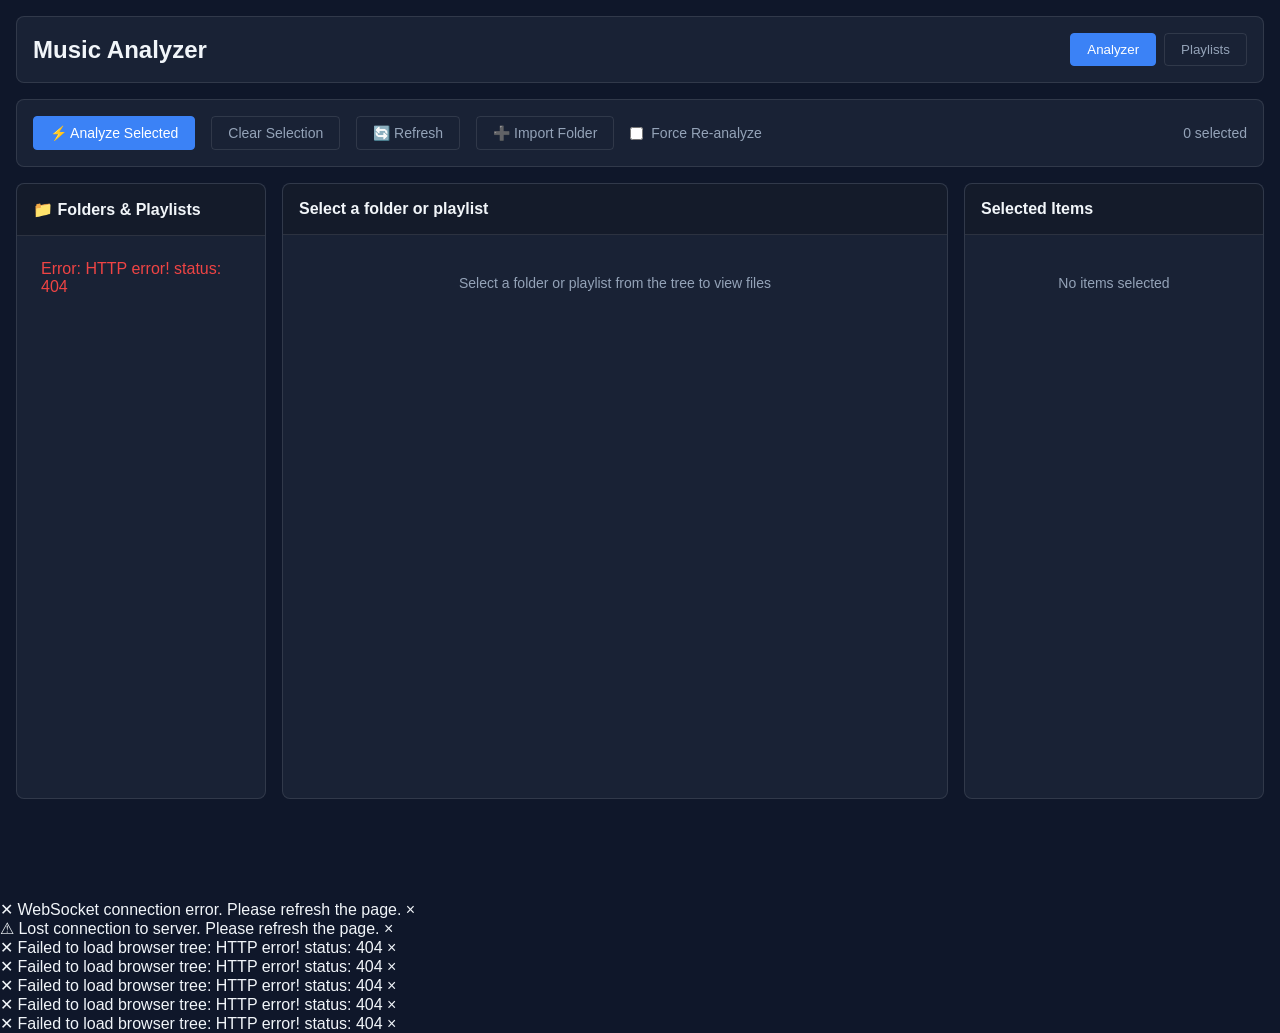
==== commit 2bd2450c: "Add browser table with columns, sorting, and search functionality - Convert browser file list from d" ====
--- a/static/index.html
+++ b/static/index.html
@@ -4,13 +4,8 @@
 <head>
     <meta charset="UTF-8">
     <meta name="viewport" content="width=device-width, initial-scale=1.0">
-    <title>SkullKrush Music Analyzer</title>
+    <title>Music Library Analyzer</title>
     <link rel="stylesheet" href="/static/style.css">
-    <link rel="preconnect" href="https://fonts.googleapis.com">
-    <link rel="preconnect" href="https://fonts.gstatic.com" crossorigin>
-    <link
-        href="https://fonts.googleapis.com/css2?family=Inter:wght@300;400;600&family=Orbitron:wght@500;700&display=swap"
-        rel="stylesheet">
 </head>
 
 <body>
@@ -18,675 +13,384 @@
         <header>
             <div class="header-top">
                 <div class="header-branding">
-            <div class="logo">💀 SkullKrush <span class="highlight">Analyzer</span></div>
-                    <div class="product-badge">A Product of SkullKrush Studios</div>
-                </div>
-            <nav class="main-nav">
-                    <button class="nav-btn" onclick="switchTab('home', event)">Home</button>
-                    <button class="nav-btn" onclick="switchTab('analyzer', event)">Analyzer</button>
-                    <button class="nav-btn" onclick="switchTab('library', event)">Libraries</button>
+                    <div class="logo">Music Analyzer</div>
+                </div>
+                <nav class="main-nav">
+                    <button class="nav-btn active" onclick="switchTab('analyzer', event)">Analyzer</button>
                     <button class="nav-btn" onclick="switchTab('playlists', event)">Playlists</button>
-            </nav>
+                </nav>
             </div>
         </header>
 
         <main>
-            <!-- HOME TAB -->
-            <div id="home-tab" class="tab-content">
-                <!-- Hero Section -->
-                <section class="home-hero-section">
-                    <div class="home-hero-content">
-                        <div class="home-hero-badge">💀 A Product of SkullKrush Studios</div>
-                        <h1 class="home-hero-title">Transform Your Music Library</h1>
-                        <p class="home-hero-subtitle">Professional-grade audio analysis, intelligent playlist generation, and comprehensive library management—all in one powerful tool.</p>
-                        <div class="home-hero-cta">
-                            <button class="hero-btn primary" onclick="switchTab('analyzer', event)">Start Analyzing</button>
-                            <button class="hero-btn secondary" onclick="switchTab('library', event)">View Library</button>
-                        </div>
-                        <div class="home-hero-stats">
-                            <div class="hero-stat">
-                                <div class="hero-stat-value">6+</div>
-                                <div class="hero-stat-label">Audio Formats</div>
-                            </div>
-                            <div class="hero-stat">
-                                <div class="hero-stat-value">∞</div>
-                                <div class="hero-stat-label">Tracks Supported</div>
-                            </div>
-                            <div class="hero-stat">
-                                <div class="hero-stat-value">100%</div>
-                                <div class="hero-stat-label">Local Processing</div>
-                            </div>
-                        </div>
-                    </div>
-                </section>
-
-                <!-- Sidekick Section -->
-                <section class="home-sidekick-section">
-                    <div class="sidekick-content">
-                        <div class="sidekick-text">
-                            <h2>Why SkullKrush Analyzer?</h2>
-                            <p>Built for DJs, music producers, and audio enthusiasts who demand precision and control. Our advanced algorithms analyze every aspect of your music—from BPM and key detection to mood classification—giving you the insights you need to create perfect sets.</p>
-                            <ul class="sidekick-features">
-                                <li>✓ Real-time analysis with WebSocket updates</li>
-                                <li>✓ Harmonic mixing using Camelot Wheel system</li>
-                                <li>✓ Spotify metadata integration</li>
-                                <li>✓ Built-in audio player with playlist management</li>
-                            </ul>
-                        </div>
-                        <div class="sidekick-visual">
-                            <div class="sidekick-card">
-                                <div class="sidekick-icon">🎵</div>
-                                <div class="sidekick-title">Smart Analysis</div>
-                                <div class="sidekick-desc">AI-powered detection of BPM, Key, Energy, and Mood</div>
-                            </div>
-                        </div>
-                    </div>
-                </section>
-
-                <!-- Features Section -->
-                <section class="home-features-section">
-                    <div class="section-header">
-                        <h2>Powerful Features</h2>
-                        <p class="section-subtitle">Everything you need to master your music library</p>
-                    </div>
-                    <div class="features-grid">
-                        <div class="feature-card">
-                            <div class="feature-icon">🎯</div>
-                            <h3>Advanced Audio Analysis</h3>
-                            <p>Automatically analyze your music files to extract BPM, Key, Energy, Mood, Genre, and more using state-of-the-art audio processing powered by Librosa.</p>
-                            <div class="feature-tags">
-                                <span class="feature-tag">BPM Detection</span>
-                                <span class="feature-tag">Key Estimation</span>
-                                <span class="feature-tag">Energy Analysis</span>
-                            </div>
-                        </div>
-                        <div class="feature-card">
-                            <div class="feature-icon">📚</div>
-                            <h3>Intelligent Library Management</h3>
-                            <p>Maintain a centralized library of all analyzed tracks with powerful filtering, search, health monitoring, and duplicate detection capabilities.</p>
-                            <div class="feature-tags">
-                                <span class="feature-tag">Smart Filtering</span>
-                                <span class="feature-tag">Health Checks</span>
-                                <span class="feature-tag">Batch Updates</span>
-                            </div>
-                        </div>
-                        <div class="feature-card">
-                            <div class="feature-icon">🎧</div>
-                            <h3>Smart Playlist Generation</h3>
-                            <p>Generate intelligent playlists using harmonic mixing, energy curves, and mood-based selection for seamless DJ sets and perfect transitions.</p>
-                            <div class="feature-tags">
-                                <span class="feature-tag">Harmonic Mixing</span>
-                                <span class="feature-tag">Energy Curves</span>
-                                <span class="feature-tag">Mood Selection</span>
-                            </div>
-                        </div>
-                        <div class="feature-card">
-                            <div class="feature-icon">🎨</div>
-                            <h3>Metadata Enrichment</h3>
-                            <p>Enhance your tracks with album art, artist information, popularity scores, and mood classification powered by Spotify API integration.</p>
-                            <div class="feature-tags">
-                                <span class="feature-tag">Album Art</span>
-                                <span class="feature-tag">Spotify API</span>
-                                <span class="feature-tag">Mood Classification</span>
-                            </div>
-                        </div>
-                        <div class="feature-card">
-                            <div class="feature-icon">🔄</div>
-                            <h3>Efficient Batch Processing</h3>
-                            <p>Process entire folders efficiently with incremental analysis, duplicate detection, orphan cleanup tools, and real-time progress tracking.</p>
-                            <div class="feature-tags">
-                                <span class="feature-tag">Incremental Analysis</span>
-                                <span class="feature-tag">Duplicate Detection</span>
-                                <span class="feature-tag">Real-time Updates</span>
-                            </div>
-                        </div>
-                        <div class="feature-card">
-                            <div class="feature-icon">💾</div>
-                            <h3>Multi-Format Export</h3>
-                            <p>Export playlists in multiple formats including M3U and Rekordbox XML for seamless integration with professional DJ software.</p>
-                            <div class="feature-tags">
-                                <span class="feature-tag">M3U Format</span>
-                                <span class="feature-tag">Rekordbox XML</span>
-                                <span class="feature-tag">DJ Software Ready</span>
-                            </div>
-                        </div>
-                    </div>
-                </section>
-
-                <!-- SkullKrush Studios Section -->
-                <section class="home-studios-section">
-                    <div class="studios-content">
-                        <div class="studios-header">
-                            <div class="studios-logo">💀</div>
-                            <h2>About SkullKrush Studios</h2>
-                        </div>
-                        <div class="studios-grid">
-                            <div class="studios-card">
-                                <div class="studios-icon">🎯</div>
-                                <h3>Our Mission</h3>
-                                <p>To empower music creators and enthusiasts with professional-grade tools that bridge the gap between technical analysis and creative expression. We believe every track deserves to be understood, organized, and showcased at its full potential.</p>
-                            </div>
-                            <div class="studios-card">
-                                <div class="studios-icon">⚡</div>
-                                <h3>What We Do</h3>
-                                <p>SkullKrush Studios specializes in developing cutting-edge music technology solutions. From audio analysis algorithms to intelligent playlist generation, we create tools that enhance your workflow and unlock new creative possibilities.</p>
-                            </div>
-                            <div class="studios-card">
-                                <div class="studios-icon">🔬</div>
-                                <h3>Technology</h3>
-                                <p>Built with Python, FastAPI, and modern web technologies. Our analysis engine leverages Librosa for audio processing, integrates with Spotify's API for metadata enrichment, and uses music theory principles for intelligent classification.</p>
-                            </div>
-                            <div class="studios-card">
-                                <div class="studios-icon">🎨</div>
-                                <h3>Design Philosophy</h3>
-                                <p>We combine powerful functionality with intuitive design. Every feature is crafted to be both powerful for professionals and accessible for enthusiasts. Clean interfaces, real-time feedback, and seamless workflows are at the heart of everything we build.</p>
-                            </div>
-                        </div>
-                        <div class="studios-footer">
-                            <p class="studios-tagline">"Crushing boundaries, one track at a time."</p>
-                            <div class="studios-contact">
-                                <span>© 2025 SkullKrush Studios. All rights reserved.</span>
-                            </div>
-                        </div>
-                    </div>
-                </section>
-
-                <section class="card">
-                    <h2>🚀 Quick Start</h2>
-                    <div class="quick-start-steps">
-                        <div class="step">
-                            <div class="step-number">1</div>
-                            <div class="step-content">
-                                <h3>Navigate to Analyzer</h3>
-                                <p>Click on the "Analyzer" tab to start analyzing your music files.</p>
-                            </div>
-                        </div>
-                        <div class="step">
-                            <div class="step-number">2</div>
-                            <div class="step-content">
-                                <h3>Select Your Music Folder</h3>
-                                <p>Choose the directory containing your music files using the browse button or enter the path manually.</p>
-                            </div>
-                        </div>
-                        <div class="step">
-                            <div class="step-number">3</div>
-                            <div class="step-content">
-                                <h3>Start Analysis</h3>
-                                <p>Click "Start Analysis" to begin processing. Tracks will be analyzed and added to your library automatically.</p>
-                            </div>
-                        </div>
-                        <div class="step">
-                            <div class="step-number">4</div>
-                            <div class="step-content">
-                                <h3>Manage Your Library</h3>
-                                <p>Use the "Libraries" tab to filter tracks, view statistics, and generate smart playlists.</p>
-                            </div>
-                        </div>
-                        <div class="step">
-                            <div class="step-number">5</div>
-                            <div class="step-content">
-                                <h3>Create & Play Playlists</h3>
-                                <p>Generate playlists with harmonic mixing, save them, and play directly in the built-in audio player.</p>
-                            </div>
-                        </div>
-                    </div>
-                </section>
-
-                <section class="card">
-                    <h2>📊 Supported Formats</h2>
-                    <div class="formats-list">
-                        <span class="format-badge">MP3</span>
-                        <span class="format-badge">WAV</span>
-                        <span class="format-badge">FLAC</span>
-                        <span class="format-badge">OGG</span>
-                        <span class="format-badge">M4A</span>
-                        <span class="format-badge">AAC</span>
-                    </div>
-                </section>
-
-                <section class="card">
-                    <h2>⚙️ Technical Details</h2>
-                    <div class="tech-details">
-                        <div class="tech-item">
-                            <strong>Audio Analysis:</strong> Powered by Librosa for BPM detection, key estimation, and energy analysis
-                        </div>
-                        <div class="tech-item">
-                            <strong>Metadata:</strong> Integrated with Spotify API for track information, album art, and mood classification
-                        </div>
-                        <div class="tech-item">
-                            <strong>Harmonic Mixing:</strong> Uses Camelot Wheel system for compatible key transitions
-                        </div>
-                        <div class="tech-item">
-                            <strong>Storage:</strong> JSON-based library cache for fast queries and updates
-                        </div>
-                    </div>
-                </section>
-            </div>
-
-            <!-- ANALYZER TAB (formerly Dashboard) -->
-            <div id="analyzer-tab" class="tab-content">
-                <section class="control-panel">
-                    <div class="input-group">
-                        <input type="text" id="directoryInput" placeholder="/path/to/your/music"
-                            value="/Users/tharunk/Music/Downloaded by MediaHuman">
-                        <button id="browseBtn" onclick="openFileBrowser()" class="secondary-btn">Browse</button>
-                        <button id="scanBtn" onclick="startScan()">Start Analysis</button>
-                        <button id="stopBtn" onclick="stopScan()" class="stop-btn" style="display: none;">Stop Analysis</button>
-                    </div>
-                    <div class="options-row" style="margin-top: 10px; display: flex; align-items: center; gap: 10px;">
-                        <input type="checkbox" id="forceAnalyze">
-                        <label for="forceAnalyze" style="color: var(--text-secondary); cursor: pointer;">Force
-                            Re-analyze (Overwrite existing tags)</label>
-                    </div>
-                </section>
-
-                <!-- File Browser Modal -->
-                <div id="fileBrowserModal" class="modal">
-                    <div class="modal-content">
-                        <div class="modal-header">
-                            <h3>Select Directory</h3>
-                            <span class="close" onclick="closeFileBrowser()">&times;</span>
-                        </div>
-                        <div class="current-path" id="browserCurrentPath"></div>
-                        <div class="file-list" id="fileList">
-                            <!-- Items will be injected here -->
-                        </div>
-                        <div class="modal-footer">
-                            <button onclick="closeFileBrowser()" class="secondary-btn">Cancel</button>
-                            <button onclick="selectCurrentDirectory()">Select This Folder</button>
-                        </div>
-                    </div>
-                </div>
-
-                <section class="stats-grid">
-                    <div class="card stat-card">
-                        <h3>Files Processed</h3>
-                        <div class="value" id="processedCount">0</div>
-                        <div class="sub-value">of <span id="totalCount">0</span></div>
-                    </div>
-                    <div class="card stat-card">
-                        <h3>Current Status</h3>
-                        <div class="value status-text" id="statusText">Ready</div>
-                        <div class="current-file" id="currentFile" style="display: none;">
-                            <div class="current-filename" id="currentFilename"></div>
-                            <div class="current-progress">
-                                <div class="progress-bar-fill" id="progressBarFill"></div>
-                            </div>
-                        </div>
-                    </div>
-                </section>
-
-                <section class="card">
-                    <div class="table-header">
-                        <h3>Music Files</h3>
-                        <span class="indicator" id="activityIndicator"></span>
-                    </div>
-                    <div class="table-container">
-                        <table id="analysisTable" class="rekordbox-table">
-                            <thead>
-                                <tr>
-                                    <th class="col-status">Status</th>
-                                    <th class="col-title sortable" onclick="sortTable('title')">Title <span class="sort-indicator">↕</span></th>
-                                    <th class="col-artist sortable" onclick="sortTable('artist')">Artist <span class="sort-indicator">↕</span></th>
-                                    <th class="col-bpm sortable" onclick="sortTable('bpm')">BPM <span class="sort-indicator">↕</span></th>
-                                    <th class="col-key sortable" onclick="sortTable('key')">Key <span class="sort-indicator">↕</span></th>
-                                    <th class="col-energy sortable" onclick="sortTable('energy')">Energy <span class="sort-indicator">↕</span></th>
-                                    <th class="col-mood">Mood</th>
-                                    <th class="col-genre">Genre</th>
-                                    <th class="col-popularity sortable" onclick="sortTable('popularity')">Popularity <span class="sort-indicator">↕</span></th>
-                                    <th class="col-location">Location</th>
-                                </tr>
-                            </thead>
-                            <tbody id="analysisTableBody">
-                                <tr>
-                                    <td colspan="10" class="empty-state">Select a directory and start analysis to see files</td>
-                                </tr>
-                            </tbody>
-                        </table>
-                    </div>
-                </section>
-            </div> <!-- End Analyzer Tab -->
-
-            <!-- LIBRARY TAB -->
-            <div id="library-tab" class="tab-content">
-                <!-- Library Statistics (Hidden by default) -->
-                <section class="card" id="libraryStatsSection" style="display: none;">
-                    <div class="table-header">
-                        <h3>📊 Library Health & Statistics</h3>
-                        <button class="secondary-btn" onclick="toggleLibraryStats()">✕ Hide Stats</button>
-                            </div>
-                    <div class="stats-grid" style="grid-template-columns: repeat(auto-fit, minmax(150px, 1fr)); margin-top: 1rem;">
-                        <div class="stat-card">
-                            <h3>Total Tracks</h3>
-                            <div class="value" id="statTotalTracks">-</div>
-                        </div>
-                        <div class="stat-card">
-                            <h3>Health Score</h3>
-                            <div class="value" id="statHealthScore">-</div>
-                        </div>
-                        <div class="stat-card">
-                            <h3>Missing Files</h3>
-                            <div class="value" id="statMissingFiles">-</div>
-                        </div>
-                        <div class="stat-card">
-                            <h3>Incomplete</h3>
-                            <div class="value" id="statIncomplete">-</div>
-                        </div>
-                    </div>
-                    <div style="margin-top: 1rem; padding-top: 1rem; border-top: 1px solid rgba(255,255,255,0.1);">
-                        <h4 style="margin-bottom: 0.5rem; color: var(--text-secondary); font-size: 0.875rem;">Metadata Coverage</h4>
-                        <div class="coverage-grid" id="coverageGrid"></div>
-                    </div>
-                    <div class="library-actions" style="margin-top: 1rem; display: flex; gap: 0.5rem; flex-wrap: wrap;">
-                        <button class="secondary-btn" onclick="checkLibraryHealth()">🔍 Check Health</button>
-                        <button class="secondary-btn" onclick="cleanupOrphans(true)">🧹 Find Orphans</button>
-                        <button class="secondary-btn" onclick="removeDuplicates(true)">🔗 Find Duplicates</button>
-                    </div>
-                </section>
-
-                <section class="card control-panel">
-                    <div class="table-header">
-                        <h3>📚 Library Filters & Playlist Builder</h3>
-                        <div style="display: flex; gap: 0.5rem; align-items: center;">
-                            <button class="secondary-btn" onclick="toggleFiltersAndBuilder()" id="toggleFiltersAndBuilderBtn">
-                                <span id="filtersAndBuilderToggleIcon">▼</span> Show Options
-                            </button>
-                            <button class="secondary-btn" onclick="showLibraryStats()">📊 Show Health Stats</button>
-                        </div>
-                    </div>
-                    <p style="color: var(--text-secondary); font-size: 0.875rem; margin-bottom: 1rem;">
-                        Filter library tracks and generate intelligent playlists using harmonic mixing and energy curves
-                    </p>
-                    <div id="filtersAndBuilderContainer" style="display: none;">
-                        <!-- Library Filters -->
-                        <div style="margin-bottom: 2rem;">
-                            <h4 style="color: var(--text-primary); font-size: 1rem; margin-bottom: 1rem; border-bottom: 1px solid var(--border-color); padding-bottom: 0.5rem;">🔍 Library Filters</h4>
-                            <div class="filter-grid">
-                                <div class="filter-group">
-                                    <label>BPM Range: <span id="bpmRangeDisplay">60 - 180</span></label>
-                                    <div class="dual-range-container">
-                                        <input type="range" id="bpmMin" min="60" max="180" value="60" class="range-slider range-min">
-                                        <input type="range" id="bpmMax" min="60" max="180" value="180" class="range-slider range-max">
-                                        <div class="range-track"></div>
-                                    </div>
-                                </div>
-                                <div class="filter-group">
-                                    <label>Energy: <span id="energyRangeDisplay">0.0 - 1.0</span></label>
-                                    <div class="dual-range-container">
-                                        <input type="range" id="energyMin" min="0" max="100" value="0" step="1" class="range-slider range-min">
-                                        <input type="range" id="energyMax" min="0" max="100" value="100" step="1" class="range-slider range-max">
-                                        <div class="range-track"></div>
-                                    </div>
-                                </div>
-                                <div class="filter-group">
-                                    <label>Key</label>
-                                    <select id="keyFilter" class="input-sm">
-                                        <option value="">Any Key</option>
-                                        <option value="1A">1A (G# Minor)</option>
-                                        <option value="1B">1B (B Major)</option>
-                                        <option value="2A">2A (D# Minor)</option>
-                                        <option value="2B">2B (F# Major)</option>
-                                        <option value="3A">3A (Bb Minor)</option>
-                                        <option value="3B">3B (Db Major)</option>
-                                        <option value="4A">4A (F Minor)</option>
-                                        <option value="4B">4B (Ab Major)</option>
-                                        <option value="5A">5A (C Minor)</option>
-                                        <option value="5B">5B (Eb Major)</option>
-                                        <option value="6A">6A (G Minor)</option>
-                                        <option value="6B">6B (Bb Major)</option>
-                                        <option value="7A">7A (D Minor)</option>
-                                        <option value="7B">7B (F Major)</option>
-                                        <option value="8A">8A (A Minor)</option>
-                                        <option value="8B">8B (C Major)</option>
-                                        <option value="9A">9A (E Minor)</option>
-                                        <option value="9B">9B (G Major)</option>
-                                        <option value="10A">10A (B Minor)</option>
-                                        <option value="10B">10B (D Major)</option>
-                                        <option value="11A">11A (F# Minor)</option>
-                                        <option value="11B">11B (A Major)</option>
-                                        <option value="12A">12A (C# Minor)</option>
-                                        <option value="12B">12B (E Major)</option>
-                                    </select>
-                                </div>
-                                <div class="filter-group">
-                                    <label>Genre</label>
-                                    <select id="genreFilter" class="input-sm">
-                                        <option value="">Any Genre</option>
-                                        <!-- Options will be populated dynamically -->
-                                    </select>
-                                </div>
-                                <div class="filter-actions">
-                                    <button onclick="queryLibrary()">Apply Filters</button>
-                                    <button onclick="loadLibrary()" class="secondary-btn">Refresh Library</button>
-                                </div>
-                            </div>
-                        </div>
-
-                        <!-- Smart Playlist Builder -->
-                        <div>
-                            <h4 style="color: var(--text-primary); font-size: 1rem; margin-bottom: 1rem; border-bottom: 1px solid var(--border-color); padding-bottom: 0.5rem;">🎵 Smart Playlist Builder</h4>
-                    <div class="filter-grid">
-                        <div class="filter-group">
-                            <label>Duration (minutes)</label>
-                            <input type="number" id="playlistDuration" value="60" min="30" max="180" class="input-sm">
-                        </div>
-                        <div class="filter-group">
-                            <label>Energy Curve</label>
-                            <select id="energyCurve" class="input-sm">
-                                <option value="gradual_build">Gradual Build</option>
-                                <option value="peak_sustain">Peak & Sustain</option>
-                                <option value="rollercoaster">Rollercoaster</option>
-                                <option value="chill_down">Chill Down</option>
-                            </select>
-                        </div>
-                        <div class="filter-group">
-                            <label>Start Key (Optional)</label>
-                            <select id="startKey" class="input-sm">
-                                <option value="">Any Key</option>
-                                <option value="1A">1A (G# Minor)</option>
-                                <option value="1B">1B (B Major)</option>
-                                <option value="2A">2A (D# Minor)</option>
-                                <option value="2B">2B (F# Major)</option>
-                                <option value="3A">3A (Bb Minor)</option>
-                                <option value="3B">3B (Db Major)</option>
-                                <option value="4A">4A (F Minor)</option>
-                                <option value="4B">4B (Ab Major)</option>
-                                <option value="5A">5A (C Minor)</option>
-                                <option value="5B">5B (Eb Major)</option>
-                                <option value="6A">6A (G Minor)</option>
-                                <option value="6B">6B (Bb Major)</option>
-                                <option value="7A">7A (D Minor)</option>
-                                <option value="7B">7B (F Major)</option>
-                                <option value="8A">8A (A Minor)</option>
-                                <option value="8B">8B (C Major)</option>
-                                <option value="9A">9A (E Minor)</option>
-                                <option value="9B">9B (G Major)</option>
-                                <option value="10A">10A (B Minor)</option>
-                                <option value="10B">10B (D Major)</option>
-                                <option value="11A">11A (F# Minor)</option>
-                                <option value="11B">11B (A Major)</option>
-                                <option value="12A">12A (C# Minor)</option>
-                                <option value="12B">12B (E Major)</option>
-                            </select>
-                        </div>
-                        <div class="filter-group">
-                            <label>Mood (Optional)</label>
-                            <select id="playlistMood" class="input-sm">
-                                <option value="">Any Mood</option>
-                                <option value="Happy">😊 Happy</option>
-                                <option value="Sad">😢 Sad</option>
-                                <option value="Energetic">⚡ Energetic</option>
-                                <option value="Chill">😌 Chill</option>
-                                <option value="Uplifting">🌅 Uplifting</option>
-                                <option value="Melancholic">🌧️ Melancholic</option>
-                                <option value="Party">🎉 Party</option>
-                            </select>
-                        </div>
-                        <div class="filter-actions">
-                                    <button onclick="generateSmartPlaylistFromLibrary()">🎵 Generate Smart Playlist</button>
-                                </div>
-                            </div>
-                            <div id="playlistStatus" style="margin-top: 1rem; color: var(--accent-color); font-size: 0.875rem; display: none;">
-                            </div>
-                        </div>
-                    </div>
-                </section>
-
-                <div class="library-playlist-grid">
-                    <!-- Library Tracks Table -->
-                    <section class="card">
-                        <div class="table-header">
-                            <h3>Library Tracks (<span id="libraryCount">0</span>)</h3>
-                            <div style="display: flex; align-items: center; gap: 10px;">
-                                <button id="reanalyzeLibrarySelectedBtn" onclick="reanalyzeLibrarySelected()" class="secondary-btn" style="display: none; background: #3b82f6; color: white; border-color: #3b82f6; font-weight: 600;">🔄 Reanalyze Selected</button>
-                            </div>
-                        </div>
-                        <div class="table-container">
-                            <table id="libraryTable" class="rekordbox-table">
-                                <thead>
-                                    <tr>
-                                        <th class="col-checkbox"><input type="checkbox" id="selectAllLibraryCheckbox" onclick="toggleSelectAllLibrary()"></th>
-                                        <th class="col-status">Status</th>
-                                        <th class="col-title sortable" onclick="sortLibraryTable('title')">Title <span class="sort-indicator">↕</span></th>
-                                        <th class="col-artist sortable" onclick="sortLibraryTable('artist')">Artist <span class="sort-indicator">↕</span></th>
-                                        <th class="col-bpm sortable" onclick="sortLibraryTable('bpm')">BPM <span class="sort-indicator">↕</span></th>
-                                        <th class="col-key sortable" onclick="sortLibraryTable('key')">Key <span class="sort-indicator">↕</span></th>
-                                        <th class="col-energy sortable" onclick="sortLibraryTable('energy')">Energy <span class="sort-indicator">↕</span></th>
-                                        <th class="col-mood">Mood</th>
-                                        <th class="col-genre">Genre</th>
-                                        <th class="col-popularity sortable" onclick="sortLibraryTable('popularity')">Popularity <span class="sort-indicator">↕</span></th>
-                                        <th class="col-location">Location</th>
-                                    </tr>
-                                </thead>
-                                <tbody id="libraryTableBody">
-                                    <tr>
-                                        <td colspan="11" class="empty-state">Loading library...</td>
-                                    </tr>
-                                </tbody>
-                            </table>
-                        </div>
-                    </section>
-
-                    <!-- Generated Playlist -->
-                    <section class="card">
-                        <div class="table-header">
-                            <h3>Generated Playlist (<span id="playlistCount">0</span>)</h3>
-                            <div class="export-actions">
-                                <button class="secondary-btn" onclick="savePlaylist()">💾 Save</button>
-                                <button class="secondary-btn" onclick="exportM3U()">.m3u</button>
-                                <button class="secondary-btn" onclick="exportRekordbox()">XML</button>
-                            </div>
-                        </div>
-                        <div class="playlist-list-container" id="playlistListContainer">
-                            <div id="playlistList" class="playlist-list">
-                                <div class="playlist-empty-state">Generate a playlist to see tracks</div>
-                            </div>
-                        </div>
-                    </section>
-                </div>
-            </div>
+            <!-- ANALYZER TAB -->
+            <div id="analyzer-tab" class="tab-content active">
+                <div class="browser-container">
+                    <!-- Top Action Bar -->
+                    <div class="browser-action-bar">
+                        <button class="primary-btn" onclick="analyzeSelectedItems()" id="analyzeSelectedBtn">⚡ Analyze Selected</button>
+                        <button class="secondary-btn" onclick="clearBrowserSelection()">Clear Selection</button>
+                        <button class="secondary-btn" onclick="refreshBrowser()">🔄 Refresh</button>
+                        <button class="secondary-btn" onclick="showImportFolderDialog()">➕ Import Folder</button>
+                        <div style="display: flex; align-items: center; gap: 0.5rem;">
+                            <input type="checkbox" id="forceReanalyze" style="cursor: pointer;">
+                            <label for="forceReanalyze" style="cursor: pointer; font-size: 0.875rem; color: var(--text-secondary);">Force Re-analyze</label>
+                        </div>
+                        <div class="browser-selection-count" id="browserSelectionCount">0 selected</div>
+                    </div>
+                    
+                    <!-- Analysis Progress Bar -->
+                    <div id="browserProgressContainer" style="display: none; margin: 1rem 0; padding: 1rem; background: var(--card-bg); border-radius: 8px; border: 1px solid var(--border-color);">
+                        <div style="display: flex; justify-content: space-between; align-items: center; margin-bottom: 0.5rem;">
+                            <span id="browserProgressStatus" style="font-weight: 600; color: var(--text-primary);">Analyzing...</span>
+                            <span id="browserProgressPercent" style="font-weight: 600; color: var(--accent-color);">0%</span>
+                        </div>
+                        <div style="width: 100%; height: 8px; background: var(--bg-secondary); border-radius: 4px; overflow: hidden;">
+                            <div id="browserProgressBar" style="height: 100%; background: var(--accent-color); width: 0%; transition: width 0.3s ease;"></div>
+                        </div>
+                        <div style="margin-top: 0.5rem; font-size: 0.875rem; color: var(--text-secondary); display: flex; justify-content: space-between;">
+                            <div>
+                                <span id="browserProgressCurrent">0</span> / <span id="browserProgressTotal">0</span> files processed
+                            </div>
+                            <div id="browserProgressStats" style="display: flex; gap: 1rem;">
+                                <span id="browserProgressAnalyzed" style="color: #10b981;">✓ Analyzed: 0</span>
+                                <span id="browserProgressSkipped" style="color: var(--text-secondary);">⊘ Skipped: 0</span>
+                                <span id="browserProgressFailed" style="color: #ef4444;">✗ Failed: 0</span>
+                            </div>
+                        </div>
+                    </div>
+
+                    <!-- Three-Panel Layout -->
+                    <div class="browser-panels">
+                        <!-- Left Panel: Folder Tree -->
+                        <div class="browser-tree-panel">
+                            <div class="browser-panel-header">
+                                <h3>📁 Folders & Playlists</h3>
+                            </div>
+                            <div class="browser-tree" id="browserTree">
+                                <div class="tree-loading">Loading...</div>
+                            </div>
+                        </div>
+
+                        <!-- Center Panel: File List -->
+                        <div class="browser-file-panel">
+                            <div class="browser-panel-header">
+                                <h3 id="browserFilePanelTitle">Select a folder or playlist</h3>
+                            </div>
+                            <div class="browser-file-list" id="browserFileList">
+                                <div class="empty-state">Select a folder or playlist from the tree to view files</div>
+                            </div>
+                        </div>
+
+                        <!-- Right Panel: Selected Queue -->
+                        <div class="browser-selected-panel">
+                            <div class="browser-panel-header">
+                                <h3>Selected Items</h3>
+                            </div>
+                            <div class="browser-selected-queue" id="browserSelectedQueue">
+                                <div class="empty-state">No items selected</div>
+                            </div>
+                        </div>
+                    </div>
+                            </div>
+                            </div>
 
             <!-- PLAYLISTS TAB -->
             <div id="playlists-tab" class="tab-content">
+                <!-- Playlist Generator Section -->
+                <section class="card" style="margin-bottom: 2rem;">
+                    <div class="table-header">
+                        <h3>🎵 Smart Playlist Generator</h3>
+                            </div>
+                    <div style="padding: 1.5rem;">
+                        <div style="display: grid; grid-template-columns: repeat(auto-fit, minmax(250px, 1fr)); gap: 1.5rem; margin-bottom: 1.5rem;">
+                            <!-- Duration -->
+                            <div>
+                                <label style="display: block; margin-bottom: 0.5rem; color: var(--text-primary); font-weight: 500;">
+                                    Duration (minutes)
+                                </label>
+                                <input type="number" id="playlistDuration" min="1" max="300" value="60" 
+                                    style="width: 100%; padding: 0.5rem; background: var(--card-bg); border: 1px solid var(--border-color); color: var(--text-primary); border-radius: 4px;">
+                            </div>
+
+                            <!-- Energy Curve -->
+                            <div>
+                                <label style="display: block; margin-bottom: 0.5rem; color: var(--text-primary); font-weight: 500;">
+                                    Energy Curve
+                                </label>
+                                <select id="energyCurve" 
+                                    style="width: 100%; padding: 0.5rem; background: var(--card-bg); border: 1px solid var(--border-color); color: var(--text-primary); border-radius: 4px;">
+                                    <option value="gradual_build">Gradual Build</option>
+                                    <option value="peak_sustain">Peak & Sustain</option>
+                                    <option value="rollercoaster">Rollercoaster</option>
+                                    <option value="chill_down">Chill Down</option>
+                                </select>
+                                <div id="energyCurveViz" style="margin-top: 0.5rem; height: 60px; background: var(--bg-secondary); border-radius: 4px; position: relative;">
+                                    <canvas id="energyCurveCanvas" width="100%" height="60"></canvas>
+                                </div>
+                            </div>
+
+                            <!-- Start Key -->
+                            <div>
+                                <label style="display: block; margin-bottom: 0.5rem; color: var(--text-primary); font-weight: 500;">
+                                    Start Key (optional)
+                                </label>
+                                <select id="startKey" 
+                                    style="width: 100%; padding: 0.5rem; background: var(--card-bg); border: 1px solid var(--border-color); color: var(--text-primary); border-radius: 4px;">
+                                    <option value="">Random</option>
+                                </select>
+                            </div>
+
+                            <!-- Mood Filter -->
+                            <div>
+                                <label style="display: block; margin-bottom: 0.5rem; color: var(--text-primary); font-weight: 500;">
+                                    Mood (optional)
+                                </label>
+                                <select id="playlistMood" 
+                                    style="width: 100%; padding: 0.5rem; background: var(--card-bg); border: 1px solid var(--border-color); color: var(--text-primary); border-radius: 4px;">
+                                    <option value="">Any Mood</option>
+                                    <option value="Happy">Happy</option>
+                                    <option value="Energetic">Energetic</option>
+                                    <option value="Chill">Chill</option>
+                                    <option value="Sad">Sad</option>
+                                    <option value="Uplifting">Uplifting</option>
+                                    <option value="Melancholic">Melancholic</option>
+                                    <option value="Party">Party</option>
+                                </select>
+                            </div>
+                                </div>
+
+                        <!-- Source Selection -->
+                        <div style="margin-bottom: 1.5rem;">
+                            <label style="display: block; margin-bottom: 0.5rem; color: var(--text-primary); font-weight: 500;">
+                                Source
+                            </label>
+                            <div style="display: flex; gap: 1.5rem; flex-wrap: wrap;">
+                                <label style="display: flex; align-items: center; gap: 0.5rem; cursor: pointer;">
+                                    <input type="radio" name="playlistSource" value="selected" id="sourceSelected">
+                                    <span>Selected Tracks</span>
+                                    <span id="selectedTracksCount" style="color: var(--text-secondary); font-size: 0.875rem;">(0)</span>
+                                </label>
+                                <label style="display: flex; align-items: center; gap: 0.5rem; cursor: pointer;">
+                                    <input type="radio" name="playlistSource" value="library" id="sourceLibrary" checked>
+                                    <span>Entire Library</span>
+                                </label>
+                                <label style="display: flex; align-items: center; gap: 0.5rem; cursor: pointer;">
+                                    <input type="radio" name="playlistSource" value="filtered" id="sourceFiltered">
+                                    <span>Filtered Library</span>
+                                </label>
+                            </div>
+                        </div>
+
+                        <!-- Advanced Options (Collapsible) -->
+                        <div style="margin-bottom: 1.5rem;">
+                            <button type="button" id="toggleAdvancedOptions" onclick="toggleAdvancedOptions()" 
+                                style="background: transparent; border: 1px solid var(--border-color); color: var(--text-secondary); padding: 0.5rem 1rem; border-radius: 4px; cursor: pointer; font-size: 0.875rem;">
+                                ▼ Advanced Options
+                            </button>
+                            <div id="advancedOptions" style="display: none; margin-top: 1rem; padding: 1rem; background: var(--bg-secondary); border-radius: 8px;">
+                                <div style="display: grid; grid-template-columns: repeat(auto-fit, minmax(200px, 1fr)); gap: 1rem;">
+                                    <!-- BPM Range -->
+                                    <div>
+                                        <label style="display: block; margin-bottom: 0.5rem; color: var(--text-primary); font-size: 0.875rem;">
+                                            BPM Range
+                                        </label>
+                                        <div style="display: flex; gap: 0.5rem; align-items: center;">
+                                            <input type="number" id="playlistBpmMin" placeholder="Min" min="60" max="200" 
+                                                style="width: 80px; padding: 0.5rem; background: var(--card-bg); border: 1px solid var(--border-color); color: var(--text-primary); border-radius: 4px;">
+                                            <span style="color: var(--text-secondary);">-</span>
+                                            <input type="number" id="playlistBpmMax" placeholder="Max" min="60" max="200" 
+                                                style="width: 80px; padding: 0.5rem; background: var(--card-bg); border: 1px solid var(--border-color); color: var(--text-primary); border-radius: 4px;">
+                </div>
+            </div>
+
+                                    <!-- Genre Filter -->
+                                    <div>
+                                        <label style="display: block; margin-bottom: 0.5rem; color: var(--text-primary); font-size: 0.875rem;">
+                                            Genre
+                                        </label>
+                                        <select id="playlistGenre" multiple
+                                            style="width: 100%; padding: 0.5rem; background: var(--card-bg); border: 1px solid var(--border-color); color: var(--text-primary); border-radius: 4px; min-height: 80px;">
+                                        </select>
+                                        <small style="color: var(--text-secondary); font-size: 0.75rem;">Hold Ctrl/Cmd to select multiple</small>
+                    </div>
+
+                                    <!-- Key Transition Strictness -->
+                                    <div>
+                                        <label style="display: block; margin-bottom: 0.5rem; color: var(--text-primary); font-size: 0.875rem;">
+                                            Key Transition Strictness
+                                        </label>
+                                        <select id="keyStrictness" 
+                                            style="width: 100%; padding: 0.5rem; background: var(--card-bg); border: 1px solid var(--border-color); color: var(--text-primary); border-radius: 4px;">
+                                            <option value="strict">Strict</option>
+                                            <option value="moderate" selected>Moderate</option>
+                                            <option value="loose">Loose</option>
+                                        </select>
+                    </div>
+
+                                    <!-- Artist Diversity -->
+                                    <div>
+                                        <label style="display: flex; align-items: center; gap: 0.5rem; cursor: pointer; color: var(--text-primary); font-size: 0.875rem;">
+                                            <input type="checkbox" id="avoidArtistRepeats" checked>
+                                            <span>Avoid Artist Repeats</span>
+                                        </label>
+                        </div>
+
+                                    <!-- Duration Filters -->
+                                    <div>
+                                        <label style="display: block; margin-bottom: 0.5rem; color: var(--text-primary); font-size: 0.875rem;">
+                                            Track Duration (seconds)
+                                        </label>
+                                        <div style="display: flex; gap: 0.5rem; align-items: center;">
+                                            <input type="number" id="playlistTrackDurationMin" placeholder="Min" min="0" 
+                                                style="width: 80px; padding: 0.5rem; background: var(--card-bg); border: 1px solid var(--border-color); color: var(--text-primary); border-radius: 4px;">
+                                            <span style="color: var(--text-secondary);">-</span>
+                                            <input type="number" id="playlistTrackDurationMax" placeholder="Max" min="0" 
+                                                style="width: 80px; padding: 0.5rem; background: var(--card-bg); border: 1px solid var(--border-color); color: var(--text-primary); border-radius: 4px;">
+                        </div>
+                    </div>
+                </div>
+                            </div>
+                        </div>
+
+                        <!-- Generate Button and Status -->
+                        <div style="display: flex; align-items: center; gap: 1rem;">
+                            <button class="primary-btn" onclick="generatePlaylist()" id="generatePlaylistBtn">
+                                🎵 Generate Playlist
+                            </button>
+                            <div id="playlistGeneratorStatus" style="color: var(--text-secondary); font-size: 0.875rem;"></div>
+                        </div>
+                    </div>
+                </section>
+
+                <!-- Generated Playlist Preview Section -->
+                <section class="card" id="playlistPreviewSection" style="margin-bottom: 2rem; display: none;">
+                    <div class="table-header">
+                        <h3>📋 Generated Playlist Preview</h3>
+                        <div id="playlistPreviewStats" style="font-size: 0.875rem; color: var(--text-secondary);"></div>
+                    </div>
+                    <div style="padding: 1.5rem;">
+                        <div id="playlistPreviewTable" style="overflow-x: auto;">
+                            <!-- Preview table will be rendered here -->
+                        </div>
+                        <div style="display: flex; gap: 0.5rem; margin-top: 1rem; flex-wrap: wrap;">
+                            <button class="secondary-btn" onclick="regeneratePlaylist()">🔄 Regenerate</button>
+                            <button class="secondary-btn" onclick="resetPlaylist()">↩️ Reset Order</button>
+                            <button class="secondary-btn" onclick="showSavePlaylistModal()">💾 Save Playlist</button>
+                            <button class="secondary-btn" onclick="exportPlaylist('m3u')" title="Import in Rekordbox: File > Import > Import Playlist">📄 Export M3U (Recommended for Rekordbox)</button>
+                            <button class="secondary-btn" onclick="exportPlaylist('rekordbox')" title="Library export format (not for playlist import)">📦 Export Rekordbox XML</button>
+                        </div>
+                    </div>
+                </section>
+
+                <!-- Folders Section -->
+                <section class="card" style="margin-bottom: 2rem;">
+                    <div class="table-header">
+                        <h3>📁 Music Folders</h3>
+                        <div style="display: flex; align-items: center; gap: 10px;">
+                            <button class="primary-btn" onclick="showImportFolderDialog()">➕ Import Folder</button>
+                            <button class="secondary-btn" onclick="loadFolders()">🔄 Refresh</button>
+                        </div>
+                    </div>
+                    <div id="foldersGrid" class="folders-grid" style="display: grid; grid-template-columns: repeat(auto-fill, minmax(300px, 1fr)); gap: 1rem; padding: 1.5rem;">
+                        <div class="playlist-empty-state">Loading folders...</div>
+                    </div>
+                </section>
+
+                <!-- Loaded Playlist Section -->
+                <section id="loadedPlaylistSection" class="card" style="display: none; margin-bottom: 2rem;">
+                    <div class="table-header">
+                        <h3>📋 Loaded Playlist: <span id="loadedPlaylistName">-</span></h3>
+                        <div id="loadedPlaylistStats" style="font-size: 0.875rem; color: var(--text-secondary);"></div>
+                    </div>
+                    <div style="padding: 1.5rem;">
+                        <div id="loadedPlaylistTable" style="overflow-x: auto;">
+                            <!-- Playlist table will be rendered here -->
+                        </div>
+                        <div style="display: flex; gap: 0.5rem; margin-top: 1rem; flex-wrap: wrap;">
+                            <button class="secondary-btn" onclick="resetLoadedPlaylist()">↩️ Reset Order</button>
+                            <button class="secondary-btn" onclick="saveLoadedPlaylist()">💾 Save Changes</button>
+                            <button class="secondary-btn" onclick="exportLoadedPlaylist('m3u')" title="Import in Rekordbox: File > Import > Import Playlist">📄 Export M3U (Recommended for Rekordbox)</button>
+                            <button class="secondary-btn" onclick="exportLoadedPlaylist('rekordbox')" title="Library export format (not for playlist import)">📦 Export Rekordbox XML</button>
+                            <button class="secondary-btn" onclick="closeLoadedPlaylist()">✕ Close</button>
+                        </div>
+                    </div>
+                </section>
+
+                <!-- Playlists Section -->
                 <section class="card">
                     <div class="table-header">
                         <h3>💾 Saved Playlists</h3>
                         <div style="display: flex; align-items: center; gap: 10px;">
+                            <button class="primary-btn" onclick="showCreatePlaylistDialog()">➕ Create Playlist</button>
                             <button class="secondary-btn" onclick="loadSavedPlaylists()">🔄 Refresh</button>
                         </div>
                     </div>
-                    <p style="color: var(--text-secondary); font-size: 0.875rem; margin-bottom: 1rem; padding: 0 1.5rem;">
-                        View and manage your saved playlists. Click a card to load tracks or use the action buttons.
-                    </p>
                     <div id="playlistsGrid" class="playlists-grid">
                         <div class="playlist-empty-state">Loading playlists...</div>
-                    </div>
-                </section>
-
+                        </div>
+                    </section>
+                </div>
+        </main>
+
+        <!-- Modals -->
+        <!-- Import Folder Modal -->
+        <div id="importFolderModal" class="modal">
+            <div class="modal-content">
+                <div class="modal-header">
+                    <h3>Import Music Folder</h3>
+                    <span class="close" onclick="closeImportFolderDialog()">&times;</span>
+                </div>
+                <div style="padding: 1.5rem; flex-shrink: 0;">
+                    <p style="color: var(--text-secondary); margin-bottom: 1rem;">
+                        Select a folder to import and analyze all music files within it.
+                    </p>
             </div>
-        </main>
-
-        <footer>
-            <div class="footer-content">
-            <p>&copy; 2025 <span class="studio-name">SkullKrush Studios</span>. All rights reserved.</p>
+                <div class="current-path" id="importFolderCurrentPath"></div>
+                <div class="file-list" id="importFolderFileList" style="flex: 1; min-height: 0; overflow-y: auto;">
+                    <!-- Items will be injected here -->
+                        </div>
+                <div class="modal-footer">
+                    <button onclick="closeImportFolderDialog()" class="secondary-btn">Cancel</button>
+                    <button onclick="importSelectedFolder()" class="primary-btn">Import & Analyze Folder</button>
+                        </div>
+                        </div>
+                    </div>
+
+        <!-- Create Playlist Modal -->
+        <div id="createPlaylistModal" class="modal">
+            <div class="modal-content">
+                <div class="modal-header">
+                    <h3>Create New Playlist</h3>
+                    <span class="close" onclick="closeCreatePlaylistDialog()">&times;</span>
+                        </div>
+                <div style="padding: 1.5rem;">
+                    <div style="margin-bottom: 1rem;">
+                        <label style="display: block; margin-bottom: 0.5rem; color: var(--text-primary);">
+                            Playlist Name
+                        </label>
+                        <input type="text" id="newPlaylistName" class="input-sm" 
+                            placeholder="Enter playlist name..." 
+                            style="width: 100%; padding: 0.5rem; background: var(--card-bg); border: 1px solid var(--border-color); color: var(--text-primary); border-radius: 4px;">
+                    </div>
+                    <div style="margin-bottom: 1rem;">
+                        <label style="display: block; margin-bottom: 0.5rem; color: var(--text-primary);">
+                            Description (Optional)
+                        </label>
+                        <textarea id="newPlaylistDescription" class="input-sm" 
+                            placeholder="Add a description..." 
+                            rows="3"
+                            style="width: 100%; padding: 0.5rem; background: var(--card-bg); border: 1px solid var(--border-color); color: var(--text-primary); border-radius: 4px; resize: vertical;"></textarea>
+                    </div>
+                </div>
+                <div class="modal-footer">
+                    <button onclick="closeCreatePlaylistDialog()" class="secondary-btn">Cancel</button>
+                    <button onclick="createNewPlaylist()" class="primary-btn">Create Playlist</button>
+                </div>
             </div>
-        </footer>
-        
-        <!-- Sticky Audio Player -->
-        <div class="audio-player-sticky" id="audioPlayer" style="display: none;">
-            <div class="audio-player-content">
-                <div class="audio-player-main">
-                    <div class="audio-player-info">
-                        <div class="audio-player-album-art">
-                            <img id="playerAlbumArt" src="" alt="Album Art" onerror="this.style.display='none'">
-                            <div class="audio-player-album-art-placeholder" id="playerAlbumArtPlaceholder">🎵</div>
-                        </div>
-                        <div class="audio-player-track-info">
-                            <div class="audio-player-track-title" id="playerTrackTitle">No track selected</div>
-                            <div class="audio-player-track-artist" id="playerTrackArtist">-</div>
-                        </div>
-                    </div>
-                    
-                    <div class="audio-player-controls-main">
-                        <div class="audio-player-controls">
-                            <button class="audio-player-btn" id="playerShuffleBtn" onclick="audioPlayerToggleShuffle()" title="Shuffle">
-                                🔀
-                            </button>
-                            <button class="audio-player-btn" id="playerPrevBtn" onclick="audioPlayerPrevious()" title="Previous">
-                                ⏮
-                            </button>
-                            <button class="audio-player-btn audio-player-btn-primary" id="playerPlayBtn" onclick="audioPlayerToggle()" title="Play">
-                                ▶
-                            </button>
-                            <button class="audio-player-btn" id="playerNextBtn" onclick="audioPlayerNext()" title="Next">
-                                ⏭
-                            </button>
-                            <button class="audio-player-btn" id="playerRepeatBtn" onclick="audioPlayerToggleRepeat()" title="Repeat">
-                                🔁
-                            </button>
-                        </div>
-                        <div class="audio-player-time-display">
-                            <span class="audio-player-time" id="playerCurrentTime">0:00</span>
-                            <span class="audio-player-time" id="playerTotalTime">0:00</span>
-                        </div>
-                    </div>
-                    
-                    <div class="audio-player-actions">
-                        <div class="audio-player-volume">
-                            <button class="audio-player-btn" id="playerMuteBtn" onclick="audioPlayerToggleMute()" title="Mute">
-                                🔊
-                            </button>
-                            <input type="range" class="audio-player-volume-bar" id="playerVolumeBar" min="0" max="100" value="100" oninput="audioPlayerSetVolume(event)">
-                        </div>
-                        <button class="audio-player-playlist-toggle-btn" id="playerPlaylistToggle" onclick="audioPlayerTogglePlaylistSection()" title="Toggle Playlist">
-                            <span class="playlist-toggle-content">
-                                <span class="playlist-toggle-name" id="playlistToggleName">Playlist</span>
-                                <span class="playlist-toggle-count" id="playlistToggleCount">0 tracks</span>
-                            </span>
-                            <span class="playlist-toggle-icon">▼</span>
-                        </button>
-                    </div>
-                </div>
-                
-                <!-- Progress Bar Divider -->
-                <div class="audio-player-progress-divider">
-                    <div class="audio-player-progress-bar-container">
-                        <input type="range" class="audio-player-progress-bar" id="playerProgressBar" min="0" max="100" value="0" oninput="audioPlayerSeek(event)">
-                        <div class="audio-player-progress-bar-fill" id="playerProgressBarFill"></div>
-                    </div>
-                </div>
-                
-                <!-- Collapsible Playlist Section -->
-                <div class="audio-player-playlist-section">
-                    <div class="audio-player-playlist-collapsible" id="playerPlaylistCollapsible" style="display: none;">
-                        <div id="playerPlaylistList" class="audio-player-playlist-list"></div>
-                    </div>
-                </div>
-            </div>
-            <audio id="audioElement" preload="metadata"></audio>
         </div>
     </div>
-    <script src="/static/app.js"></script>
+    <script src="/static/app.js?v=3"></script>
 </body>
 
-</html>+</html>
--- a/static/style.css
+++ b/static/style.css
@@ -6,919 +6,449 @@
     --text-secondary: #94a3b8;
     --border-color: rgba(255, 255, 255, 0.1);
     --font-family: 'Inter', sans-serif;
-    --font-heading: 'Orbitron', sans-serif;
-    --scrollbar-track: rgba(15, 23, 42, 0.5);
-    --scrollbar-thumb: rgba(148, 163, 184, 0.3);
-    --scrollbar-thumb-hover: rgba(148, 163, 184, 0.5);
-}
-
-/* Custom Scrollbar Styles - Consistent across the app */
-::-webkit-scrollbar {
-    width: 8px;
-    height: 8px;
-}
-
-::-webkit-scrollbar-track {
-    background: var(--scrollbar-track);
-    border-radius: 4px;
-}
-
-::-webkit-scrollbar-thumb {
-    background: var(--scrollbar-thumb);
-    border-radius: 4px;
-    transition: background 0.2s ease;
-}
-
-::-webkit-scrollbar-thumb:hover {
-    background: var(--scrollbar-thumb-hover);
-}
-
-/* Firefox scrollbar */
+}
+
 * {
-    scrollbar-width: thin;
-    scrollbar-color: var(--scrollbar-thumb) var(--scrollbar-track);
+    box-sizing: border-box;
+    margin: 0;
+    padding: 0;
 }
 
 body {
     margin: 0;
     padding: 0;
-    padding-bottom: 90px;
     background-color: var(--bg-color);
     color: var(--text-primary);
     font-family: var(--font-family);
     min-height: 100vh;
-    display: flex;
-    justify-content: center;
-    background-image: radial-gradient(circle at top right, #312e81 0%, transparent 40%),
-        radial-gradient(circle at bottom left, #4c1d95 0%, transparent 40%);
-    overflow-x: hidden;
-    max-width: 100vw;
-    box-sizing: border-box;
 }
 
 .container {
     width: 100%;
-    max-width: 95vw;
-    padding: 2rem;
+    max-width: 100vw;
+    padding: 1rem;
     display: flex;
     flex-direction: column;
     min-height: 100vh;
-    box-sizing: border-box;
-    margin: 0 auto;
-}
-
+}
+
+/* Header */
 header {
-    margin-bottom: 2rem;
+    margin-bottom: 1rem;
+    padding: 1rem;
+    background: var(--card-bg);
+    border-radius: 8px;
+    border: 1px solid var(--border-color);
+}
+
+.header-top {
+    display: flex;
+    justify-content: space-between;
+    align-items: center;
+    gap: 2rem;
+}
+
+.header-branding {
+    display: flex;
+    align-items: center;
+    gap: 1rem;
+}
+
+.logo {
+    font-size: 1.5rem;
+    font-weight: 600;
+    color: var(--text-primary);
+}
+
+.main-nav {
+    display: flex;
+    gap: 0.5rem;
+}
+
+.nav-btn {
+    padding: 0.5rem 1rem;
+    background: transparent;
+    border: 1px solid var(--border-color);
+    color: var(--text-secondary);
+    border-radius: 4px;
+    cursor: pointer;
+    transition: all 0.2s;
+}
+
+.nav-btn:hover {
+    background: rgba(255, 255, 255, 0.05);
+    color: var(--text-primary);
+}
+
+.nav-btn.active {
+    background: var(--accent-color);
+    color: white;
+    border-color: var(--accent-color);
+}
+
+/* Tabs */
+.tab-content {
+    display: none;
+}
+
+.tab-content.active {
+    display: block;
+}
+
+/* Cards */
+.card {
+    background: var(--card-bg);
+    border-radius: 8px;
+    border: 1px solid var(--border-color);
+    padding: 1.5rem;
+    margin-bottom: 1rem;
+}
+
+.table-header {
+    display: flex;
+    justify-content: space-between;
+    align-items: center;
+    margin-bottom: 1rem;
+}
+
+.table-header h3 {
+    margin: 0;
+    font-size: 1.25rem;
+}
+
+/* Buttons */
+.primary-btn,
+.secondary-btn {
+    padding: 0.5rem 1rem;
+    border: 1px solid var(--border-color);
+    border-radius: 4px;
+    cursor: pointer;
+    font-size: 0.875rem;
+    transition: all 0.2s;
+}
+
+.primary-btn {
+    background: var(--accent-color);
+    color: white;
+    border-color: var(--accent-color);
+}
+
+.primary-btn:hover {
+    opacity: 0.9;
+}
+
+.secondary-btn {
+    background: transparent;
+    color: var(--text-secondary);
+}
+
+.secondary-btn:hover {
+    background: rgba(255, 255, 255, 0.05);
+    color: var(--text-primary);
+}
+
+.danger-btn {
+    background: #dc2626;
+    color: white;
+    border-color: #dc2626;
+}
+
+.danger-btn:hover {
+    opacity: 0.9;
+}
+
+/* Browser Styles */
+.browser-container {
+    display: flex;
+    flex-direction: column;
+    height: calc(100vh - 200px);
+    min-height: 600px;
+}
+
+.browser-action-bar {
+    display: flex;
+    gap: 1rem;
+    align-items: center;
+    padding: 1rem;
+    background: var(--card-bg);
+    border-radius: 8px;
+    margin-bottom: 1rem;
+    border: 1px solid var(--border-color);
+}
+
+.browser-selection-count {
+    margin-left: auto;
+    color: var(--text-secondary);
+    font-size: 0.875rem;
+}
+
+.browser-panels {
+    display: grid;
+    grid-template-columns: 250px 1fr 300px;
+    gap: 1rem;
+    flex: 1;
+    min-height: 0;
+}
+
+.browser-tree-panel,
+.browser-file-panel,
+.browser-selected-panel {
+    background: var(--card-bg);
+    border-radius: 8px;
+    border: 1px solid var(--border-color);
+    display: flex;
+    flex-direction: column;
+    overflow: hidden;
+}
+
+.browser-panel-header {
+    padding: 1rem;
+    border-bottom: 1px solid var(--border-color);
+    background: rgba(0, 0, 0, 0.2);
+}
+
+.browser-panel-header h3 {
+    margin: 0;
+    font-size: 1rem;
+    color: var(--text-primary);
+}
+
+.browser-tree {
+    flex: 1;
+    overflow-y: auto;
+    padding: 0.5rem;
+    min-height: 0;
+}
+
+.tree-header {
+    padding: 0.5rem;
+    font-weight: 600;
+    color: var(--text-secondary);
+    font-size: 0.875rem;
+    text-transform: uppercase;
+    letter-spacing: 0.05em;
+}
+
+.tree-item {
+    display: flex;
+    align-items: center;
+    gap: 0.5rem;
+    padding: 0.5rem;
+    cursor: pointer;
+    border-radius: 4px;
+    transition: background 0.2s;
+}
+
+.tree-item:hover {
+    background: rgba(255, 255, 255, 0.05);
+}
+
+.tree-item.selected {
+    background: rgba(59, 130, 246, 0.2);
+}
+
+.tree-item-checkbox {
+    cursor: pointer;
+    margin-right: 0.25rem;
+    flex-shrink: 0;
+}
+
+.tree-item-icon {
+    font-size: 1rem;
+}
+
+.tree-item-name {
+    flex: 1;
+    overflow: hidden;
+    text-overflow: ellipsis;
+    white-space: nowrap;
+}
+
+.browser-file-list {
+    flex: 1;
+    overflow-y: auto;
+    padding: 0.5rem;
+    min-height: 0;
+}
+
+.browser-file-table {
+    width: 100%;
+    border-collapse: collapse;
+    font-size: 0.875rem;
+}
+
+.browser-file-table thead {
     position: sticky;
     top: 0;
-    z-index: 100;
-    background: rgba(15, 23, 42, 0.95);
-    backdrop-filter: blur(20px);
-    padding: 0.75rem 2rem;
-    margin: -2rem -2rem 2rem -2rem;
-    border-bottom: 1px solid rgba(255, 255, 255, 0.1);
-    box-shadow: 0 2px 10px rgba(0, 0, 0, 0.2);
-}
-
-.header-top {
-    display: flex;
-    justify-content: space-between;
-    align-items: center;
-    max-width: 100%;
-    gap: 2rem;
-}
-
-.header-branding {
-    display: flex;
-    align-items: center;
-    gap: 1rem;
+    background: var(--bg-primary);
+    z-index: 10;
+    border-bottom: 2px solid var(--border-color);
+}
+
+.browser-file-table th {
+    font-weight: 600;
+    color: var(--text-primary);
+    padding: 0.75rem 0.5rem;
+    text-align: left;
+    border-bottom: 2px solid var(--border-color);
+}
+
+.browser-file-table th.sortable-header {
+    transition: color 0.2s;
+}
+
+.browser-file-table th.sortable-header:hover {
+    color: var(--accent-color);
+    background: rgba(255, 255, 255, 0.05);
+}
+
+.browser-file-table th .sort-indicator {
+    margin-left: 0.25rem;
+    font-size: 0.75rem;
+}
+
+.browser-file-table tbody tr {
+    border-bottom: 1px solid var(--border-color);
+    transition: background 0.2s;
+}
+
+.browser-file-table tbody tr:hover {
+    background: rgba(255, 255, 255, 0.05);
+}
+
+.browser-file-table td {
+    padding: 0.5rem;
+    vertical-align: middle;
+}
+
+.browser-file-item {
+    padding: 0.5rem;
+    border-bottom: 1px solid var(--border-color);
+    transition: background 0.2s;
+}
+
+.browser-file-item:hover {
+    background: rgba(255, 255, 255, 0.05);
+}
+
+.browser-file-item label {
+    display: flex;
+    align-items: center;
+    gap: 0.5rem;
+    cursor: pointer;
+    width: 100%;
+}
+
+.file-item-checkbox {
+    cursor: pointer;
+}
+
+.browser-selected-queue {
     flex: 1;
-}
-
-.logo {
-    font-family: var(--font-heading);
-    font-size: 1.5rem;
-    font-weight: 700;
-    letter-spacing: 0.05em;
-    text-transform: uppercase;
-    margin: 0;
-    background: linear-gradient(to right, #f472b6, #a78bfa);
-    background-clip: text;
-    -webkit-background-clip: text;
-    -webkit-text-fill-color: transparent;
-    text-shadow: 0 0 20px rgba(167, 139, 250, 0.3);
-    white-space: nowrap;
-}
-
-.logo .highlight {
-    color: #fff;
-    -webkit-text-fill-color: #fff;
-}
-
-.product-badge {
-    color: var(--text-secondary);
-    font-size: 0.75rem;
-    letter-spacing: 0.05em;
-    text-transform: uppercase;
-    padding-left: 1rem;
-    border-left: 1px solid rgba(255, 255, 255, 0.2);
-    white-space: nowrap;
-}
-
-.subtitle {
-    color: var(--text-secondary);
-    font-size: 1rem;
-    letter-spacing: 0.1em;
-    text-transform: uppercase;
-}
-
-footer {
-    margin-top: auto;
-    padding-top: 2rem;
-    padding-bottom: 2rem;
-    display: flex;
-    flex-direction: column;
-    gap: 1rem;
-    width: 100%;
-    max-width: 100%;
-    box-sizing: border-box;
-}
-
-.footer-content {
-    text-align: center;
-    color: var(--text-secondary);
-    font-size: 0.875rem;
-    width: 100%;
-    max-width: 100%;
-    box-sizing: border-box;
-}
-
-.studio-name {
-    font-family: var(--font-heading);
-    color: #a78bfa;
-}
-
-/* Sticky Audio Player */
-.audio-player-sticky {
-    position: fixed;
-    bottom: 0;
-    left: 0;
-    right: 0;
-    z-index: 1000;
-    background: rgba(15, 23, 42, 0.98);
-    backdrop-filter: blur(20px);
-    border-top: 1px solid var(--border-color);
-    box-shadow: 0 -4px 20px rgba(0, 0, 0, 0.5);
-    padding: 0.75rem 2rem;
-    width: 100%;
-    display: flex;
-    justify-content: center;
-}
-
-.audio-player-content {
-    width: 100%;
-    max-width: 1600px;
-    margin: 0 auto;
-}
-
-.audio-player-main {
-    display: flex;
-    align-items: center;
-    gap: 1.5rem;
-}
-
-/* Add padding to body to account for sticky player */
-body {
-    padding-bottom: 90px;
-    overflow-x: hidden;
-    max-width: 100vw;
-}
-
-html {
-    overflow-x: hidden;
-    max-width: 100%;
-}
-
-.audio-player-info {
-    display: flex;
-    align-items: center;
-    gap: 0.75rem;
-    min-width: 0;
-    flex: 0 0 280px;
-}
-
-.audio-player-album-art {
-    position: relative;
-    width: 48px;
-    height: 48px;
-    border-radius: 6px;
-    overflow: hidden;
-    flex-shrink: 0;
-    background: linear-gradient(135deg, #667eea 0%, #764ba2 100%);
-}
-
-.audio-player-album-art img {
-    width: 100%;
-    height: 100%;
-    object-fit: cover;
-}
-
-.audio-player-album-art-placeholder {
-    width: 100%;
-    height: 100%;
-    display: flex;
-    align-items: center;
-    justify-content: center;
-    font-size: 1.25rem;
-    opacity: 0.7;
-}
-
-.audio-player-track-info {
-    min-width: 0;
-    flex: 1;
-}
-
-.audio-player-track-title {
-    font-size: 0.875rem;
-    font-weight: 600;
-    color: var(--text-primary);
-    white-space: nowrap;
-    overflow: hidden;
-    text-overflow: ellipsis;
-    margin-bottom: 0.125rem;
-    line-height: 1.3;
-}
-
-.audio-player-track-artist {
-    font-size: 0.75rem;
-    color: var(--text-secondary);
-    white-space: nowrap;
-    overflow: hidden;
-    text-overflow: ellipsis;
-    line-height: 1.3;
-}
-
-.audio-player-controls-main {
-    flex: 1;
-    display: flex;
-    flex-direction: column;
+    overflow-y: auto;
+    padding: 0.5rem;
+    min-height: 0;
+}
+
+.selected-queue-item {
+    display: flex;
+    align-items: center;
     gap: 0.5rem;
-    min-width: 0;
-    align-items: center;
-}
-
-.audio-player-controls {
-    display: flex;
-    align-items: center;
-    justify-content: center;
-    gap: 0.25rem;
-}
-
-.audio-player-time-display {
-    display: flex;
-    align-items: center;
-    justify-content: center;
-    gap: 0.5rem;
-}
-
-.audio-player-btn {
+    padding: 0.5rem;
+    border-bottom: 1px solid var(--border-color);
+    font-size: 0.875rem;
+}
+
+.selected-queue-item .remove-btn {
     background: transparent;
     border: none;
-    color: var(--text-primary);
-    font-size: 1.25rem;
-    cursor: pointer;
-    padding: 0.5rem;
-    border-radius: 50%;
-    transition: all 0.2s ease;
-    display: flex;
-    align-items: center;
-    justify-content: center;
-    width: 40px;
-    height: 40px;
-}
-
-.audio-player-btn:hover {
-    background: rgba(255, 255, 255, 0.1);
-    transform: scale(1.1);
-}
-
-.audio-player-btn-primary {
-    background: var(--accent-color);
-    color: white;
-    width: 48px;
-    height: 48px;
-    font-size: 1.5rem;
-}
-
-.audio-player-btn-primary:hover {
-    background: #2563eb;
-    transform: scale(1.05);
-}
-
-.audio-player-progress {
-    display: flex;
-    align-items: center;
-    gap: 0.375rem;
+    color: var(--text-secondary);
+    cursor: pointer;
+    font-size: 1.2rem;
+    padding: 0 0.25rem;
+    transition: color 0.2s;
+}
+
+.selected-queue-item .remove-btn:hover {
+    color: var(--accent-color);
+}
+
+.tree-loading,
+.empty-state {
+    padding: 2rem;
+    text-align: center;
+    color: var(--text-secondary);
+    font-size: 0.875rem;
+}
+
+/* Tables */
+.table-container {
+    overflow-x: auto;
+}
+
+.rekordbox-table {
     width: 100%;
-}
-
-.audio-player-time {
-    font-size: 0.65rem;
-    color: var(--text-secondary);
-    min-width: 32px;
-    text-align: center;
-    font-variant-numeric: tabular-nums;
-}
-
-.audio-player-progress-bar-container {
-    flex: 1;
-    position: relative;
-    height: 3px;
-    background: rgba(255, 255, 255, 0.1);
-    border-radius: 2px;
-    cursor: pointer;
-}
-
-.audio-player-progress-bar {
-    position: absolute;
-    width: 100%;
-    height: 100%;
-    opacity: 0;
-    cursor: pointer;
-    z-index: 2;
-}
-
-.audio-player-progress-bar-fill {
-    position: absolute;
-    top: 0;
-    left: 0;
-    height: 100%;
-    background: var(--accent-color);
-    border-radius: 2px;
-    transition: width 0.1s linear;
-    pointer-events: none;
-}
-
-.audio-player-progress-bar-container:hover .audio-player-progress-bar-fill {
-    background: #60a5fa;
-    height: 4px;
-    margin-top: -0.5px;
-}
-
-.audio-player-actions {
-    display: flex;
-    align-items: center;
-    justify-content: flex-end;
-    gap: 0.5rem;
-    flex: 0 0 auto;
-    min-width: 0;
-}
-
-.audio-player-playlist-toggle-btn {
-    background: rgba(255, 255, 255, 0.05);
-    border: 1px solid rgba(255, 255, 255, 0.1);
-    border-radius: 6px;
-    padding: 0.5rem 0.75rem;
-    display: flex;
-    align-items: center;
-    gap: 0.5rem;
-    cursor: pointer;
-    transition: all 0.2s ease;
-    opacity: 0.8;
-    min-width: 0;
-    flex-shrink: 1;
-}
-
-.audio-player-playlist-toggle-btn:hover {
-    background: rgba(255, 255, 255, 0.1);
-    border-color: rgba(255, 255, 255, 0.2);
-    opacity: 1;
-}
-
-.playlist-toggle-content {
-    display: flex;
-    flex-direction: column;
-    align-items: flex-start;
-    gap: 0.125rem;
-    min-width: 0;
-    flex: 1;
-}
-
-.playlist-toggle-name {
-    font-size: 0.75rem;
+    border-collapse: collapse;
+}
+
+.rekordbox-table th,
+.rekordbox-table td {
+    padding: 0.75rem;
+    text-align: left;
+    border-bottom: 1px solid var(--border-color);
+}
+
+.rekordbox-table th {
+    background: rgba(0, 0, 0, 0.2);
     font-weight: 600;
-    color: var(--text-primary);
-    white-space: nowrap;
-    overflow: hidden;
-    text-overflow: ellipsis;
-    max-width: 120px;
-    line-height: 1.2;
-}
-
-.playlist-toggle-count {
-    font-size: 0.65rem;
-    color: var(--text-secondary);
-    white-space: nowrap;
-    line-height: 1.2;
-}
-
-.playlist-toggle-icon {
-    font-size: 0.625rem;
-    color: var(--text-secondary);
-    transition: transform 0.3s ease;
-    display: inline-block;
-    line-height: 1;
-    flex-shrink: 0;
-}
-
-.audio-player-playlist-section.expanded .playlist-toggle-icon {
-    transform: rotate(180deg);
-}
-
-.audio-player-volume {
-    display: flex;
-    align-items: center;
-    gap: 0.5rem;
-    min-width: 0;
-    flex-shrink: 1;
-}
-
-.audio-player-volume-bar {
-    width: 70px;
-    min-width: 50px;
-    max-width: 100px;
-    height: 4px;
-    background: rgba(255, 255, 255, 0.1);
-    border-radius: 2px;
-    outline: none;
-    cursor: pointer;
-    -webkit-appearance: none;
-    flex-shrink: 1;
-}
-
-.audio-player-volume-bar::-webkit-slider-thumb {
-    -webkit-appearance: none;
-    appearance: none;
-    width: 12px;
-    height: 12px;
-    background: var(--accent-color);
-    border-radius: 50%;
-    cursor: pointer;
-}
-
-.audio-player-volume-bar::-moz-range-thumb {
-    width: 12px;
-    height: 12px;
-    background: var(--accent-color);
-    border-radius: 50%;
-    cursor: pointer;
-    border: none;
-}
-
-.audio-player-playlist-info {
-    grid-column: 1 / -1;
-    display: flex;
-    align-items: center;
-    justify-content: space-between;
-    padding-top: 0.75rem;
-    border-top: 1px solid var(--border-color);
-    margin-top: 0.5rem;
-    font-size: 0.85rem;
-    color: var(--text-secondary);
-}
-
-.audio-player-track-count {
-    font-weight: 600;
-    color: var(--accent-color);
-}
-
-.export-actions {
-    display: flex;
-    gap: 0.5rem;
-}
-
-/* Progress Bar Divider */
-.audio-player-progress-divider {
-    width: 100%;
-    margin-top: 0.75rem;
-    padding: 0;
-}
-
-.audio-player-progress-divider .audio-player-progress-bar-container {
-    width: 100%;
-    height: 3px;
-    margin: 0;
-    background: rgba(255, 255, 255, 0.1);
-    border-radius: 0;
-}
-
-.audio-player-progress-divider .audio-player-progress-bar {
-    width: 100%;
-    height: 100%;
-    opacity: 0;
-    cursor: pointer;
-    z-index: 2;
-}
-
-.audio-player-progress-divider .audio-player-progress-bar-fill {
-    height: 100%;
-    background: var(--accent-color);
-    border-radius: 0;
-    transition: width 0.1s linear;
-    pointer-events: none;
-}
-
-.audio-player-progress-divider .audio-player-progress-bar-container:hover .audio-player-progress-bar-fill {
-    background: #60a5fa;
-    height: 4px;
-    margin-top: -0.5px;
-}
-
-/* Progress Bar Divider */
-.audio-player-progress-divider {
-    width: 100%;
-    margin-top: 0.75rem;
-    padding: 0;
-}
-
-.audio-player-progress-divider .audio-player-progress-bar-container {
-    width: 100%;
-    height: 3px;
-    margin: 0;
-    background: rgba(255, 255, 255, 0.1);
-    border-radius: 0;
-}
-
-.audio-player-progress-divider .audio-player-progress-bar {
-    width: 100%;
-    height: 100%;
-    opacity: 0;
-    cursor: pointer;
-    z-index: 2;
-}
-
-.audio-player-progress-divider .audio-player-progress-bar-fill {
-    height: 100%;
-    background: var(--accent-color);
-    border-radius: 0;
-    transition: width 0.1s linear;
-    pointer-events: none;
-}
-
-.audio-player-progress-divider .audio-player-progress-bar-container:hover .audio-player-progress-bar-fill {
-    background: #60a5fa;
-    height: 4px;
-    margin-top: -0.5px;
-}
-
-/* Collapsible Playlist Section */
-.audio-player-playlist-section {
-    margin-top: 0.5rem;
-    padding-top: 0.5rem;
-}
-
-
-.playlist-toggle-icon {
-    font-size: 0.625rem;
-    transition: transform 0.3s ease;
-    display: inline-block;
-    line-height: 1;
-}
-
-.audio-player-playlist-section.expanded .playlist-toggle-icon {
-    transform: rotate(180deg);
-}
-
-.audio-player-playlist-collapsible {
-    margin-top: 0.5rem;
-    max-height: 300px;
-    overflow-y: auto;
-    border-radius: 6px;
-    background: rgba(0, 0, 0, 0.15);
-    border: 1px solid rgba(255, 255, 255, 0.05);
-}
-
-.audio-player-playlist-list {
-    display: flex;
-    flex-direction: column;
-    padding: 0.5rem 0;
-}
-
-.audio-player-playlist-item {
-    display: flex;
-    align-items: center;
-    gap: 0.75rem;
-    padding: 0.5rem 1rem;
-    cursor: pointer;
-    transition: background 0.2s ease;
-    border-left: 3px solid transparent;
-}
-
-.audio-player-playlist-item:hover {
-    background: rgba(255, 255, 255, 0.08);
-}
-
-.audio-player-playlist-item.active {
-    background: rgba(59, 130, 246, 0.2);
-    border-left-color: var(--accent-color);
-}
-
-.audio-player-playlist-item-number {
-    font-size: 0.7rem;
-    color: var(--text-secondary);
-    font-weight: 600;
-    min-width: 20px;
-    text-align: right;
-    opacity: 0.7;
-}
-
-.audio-player-playlist-item.active .audio-player-playlist-item-number {
-    color: var(--accent-color);
-    opacity: 1;
-}
-
-.audio-player-playlist-item-info {
-    flex: 1;
-    min-width: 0;
-}
-
-.audio-player-playlist-item-title {
-    font-size: 0.8rem;
-    font-weight: 500;
-    color: var(--text-primary);
-    white-space: nowrap;
-    overflow: hidden;
-    text-overflow: ellipsis;
-    margin-bottom: 0.125rem;
-    line-height: 1.4;
-}
-
-.audio-player-playlist-item-artist {
-    font-size: 0.7rem;
-    color: var(--text-secondary);
-    white-space: nowrap;
-    overflow: hidden;
-    text-overflow: ellipsis;
-    line-height: 1.4;
-}
-
-.audio-player-playlist-item-meta {
-    display: flex;
-    gap: 0.75rem;
-    font-size: 0.7rem;
-    color: var(--text-secondary);
-    opacity: 0.8;
-    flex-shrink: 0;
-    align-items: center;
-}
-
-.audio-player-playlist-item-meta span {
-    white-space: nowrap;
-    padding: 0.125rem 0.375rem;
-    background: rgba(255, 255, 255, 0.05);
-    border-radius: 4px;
-}
-
-/* Queue Modal */
-.queue-list {
-    max-height: 60vh;
-    overflow-y: auto;
-    padding: 0.5rem 0;
-}
-
-.queue-item {
-    display: flex;
-    align-items: center;
-    gap: 1rem;
-    padding: 0.75rem 1rem;
-    border-radius: 8px;
-    cursor: pointer;
-    transition: background 0.2s ease;
-    border-left: 3px solid transparent;
-}
-
-.queue-item:hover {
-    background: rgba(255, 255, 255, 0.05);
-}
-
-.queue-item.active {
-    background: rgba(59, 130, 246, 0.15);
-    border-left-color: var(--accent-color);
-}
-
-.queue-item-number {
-    font-size: 0.85rem;
-    color: var(--text-secondary);
-    font-weight: 600;
-    min-width: 24px;
-    text-align: center;
-}
-
-.queue-item.active .queue-item-number {
-    color: var(--accent-color);
-}
-
-.queue-item-info {
-    flex: 1;
-    min-width: 0;
-}
-
-.queue-item-title {
-    font-size: 0.9rem;
-    font-weight: 500;
-    color: var(--text-primary);
-    white-space: nowrap;
-    overflow: hidden;
-    text-overflow: ellipsis;
-    margin-bottom: 0.25rem;
-}
-
-.queue-item-artist {
-    font-size: 0.8rem;
-    color: var(--text-secondary);
-    white-space: nowrap;
-    overflow: hidden;
-    text-overflow: ellipsis;
-}
-
-.queue-item-meta {
-    display: flex;
-    gap: 0.75rem;
-    align-items: center;
-}
-
-.queue-meta-item {
-    font-size: 0.75rem;
-    color: var(--text-secondary);
-    padding: 0.25rem 0.5rem;
-    background: rgba(255, 255, 255, 0.05);
-    border-radius: 4px;
-}
-
-/* Responsive audio player */
-@media (max-width: 1024px) {
-    .audio-player-content {
-        grid-template-columns: 1fr;
-        gap: 1rem;
-    }
-    
-    .audio-player-controls {
-        order: 1;
-    }
-    
-    .audio-player-progress {
-        order: 2;
-    }
-    
-    .audio-player-extra {
-        order: 3;
-        justify-content: center;
-    }
-}
-
-@media (max-width: 768px) {
-    .audio-player {
-        padding: 0.75rem 1rem;
-    }
-    
-    .audio-player-info {
-        gap: 0.75rem;
-    }
-    
-    .audio-player-album-art {
-        width: 48px;
-        height: 48px;
-    }
-    
-    .audio-player-track-title {
-        font-size: 0.85rem;
-    }
-    
-    .audio-player-track-artist {
-        font-size: 0.75rem;
-    }
-    
-    .audio-player-btn {
-        width: 36px;
-        height: 36px;
-        font-size: 1.1rem;
-    }
-    
-    .audio-player-btn-primary {
-        width: 44px;
-        height: 44px;
-        font-size: 1.3rem;
-    }
-    
-    .audio-player-volume-bar {
-        width: 60px;
-    }
-}
-
-.card {
-    background: var(--card-bg);
-    backdrop-filter: blur(12px);
-    border: 1px solid var(--border-color);
-    border-radius: 16px;
-    padding: 1.5rem;
-    box-shadow: 0 4px 6px -1px rgba(0, 0, 0, 0.1), 0 2px 4px -1px rgba(0, 0, 0, 0.06);
-    min-width: 0; /* Prevent overflow in grid */
-    overflow: hidden; /* Prevent content from overflowing card */
-    display: flex;
-    flex-direction: column;
-}
-
-.control-panel {
-    margin-bottom: 2rem;
-}
-
-.input-group {
-    display: flex;
-    gap: 1rem;
-}
-
-input[type="text"] {
-    flex: 1;
-    background: rgba(15, 23, 42, 0.5);
-    border: 1px solid var(--border-color);
-    border-radius: 8px;
-    padding: 0.75rem 1rem;
-    color: var(--text-primary);
-    font-family: inherit;
-    font-size: 1rem;
-    outline: none;
-    transition: border-color 0.2s;
-}
-
-input[type="text"]:focus {
-    border-color: var(--accent-color);
-}
-
-button {
-    background: var(--accent-color);
-    color: white;
-    border: none;
-    border-radius: 8px;
-    padding: 0.75rem 1.5rem;
-    font-weight: 600;
-    cursor: pointer;
-    transition: opacity 0.2s, transform 0.1s;
-}
-
-button:hover {
-    opacity: 0.9;
-    transform: translateY(-1px);
-}
-
-button.secondary-btn {
-    background: rgba(255, 255, 255, 0.1);
-    border: 1px solid var(--border-color);
-}
-
-button.secondary-btn:hover {
-    background: rgba(255, 255, 255, 0.2);
-}
-
-button.stop-btn {
-    background: #ef4444;
-    color: white;
-}
-
-button.stop-btn:hover {
-    background: #dc2626;
-    opacity: 1;
-}
-
-button.stop-btn:disabled {
-    opacity: 0.6;
-    cursor: not-allowed;
-}
-
-/* Modal Styles */
+    font-size: 0.875rem;
+    color: var(--text-secondary);
+    text-transform: uppercase;
+    letter-spacing: 0.05em;
+}
+
+.rekordbox-table td {
+    color: var(--text-primary);
+    font-size: 0.875rem;
+}
+
+.rekordbox-table tr:hover {
+    background: rgba(255, 255, 255, 0.05);
+}
+
+.sortable {
+    cursor: pointer;
+    user-select: none;
+}
+
+.sortable:hover {
+    color: var(--text-primary);
+}
+
+/* Modals */
 .modal {
     display: none;
     position: fixed;
-    z-index: 100;
+    z-index: 10000;
     left: 0;
     top: 0;
     width: 100%;
     height: 100%;
     background-color: rgba(0, 0, 0, 0.7);
-    backdrop-filter: blur(5px);
+    backdrop-filter: blur(4px);
 }
 
 .modal-content {
-    background: #1e293b;
+    background-color: var(--card-bg);
     margin: 5% auto;
-    padding: 0;
-    border: 1px solid var(--border-color);
-    border-radius: 16px;
-    width: 80%;
-    max-width: 700px;
-    box-shadow: 0 25px 50px -12px rgba(0, 0, 0, 0.5);
+    border: 1px solid var(--border-color);
+    border-radius: 8px;
+    width: 90%;
+    max-width: 800px;
+    max-height: 85vh;
     display: flex;
     flex-direction: column;
-    max-height: 80vh;
+    overflow: hidden;
 }
 
 .modal-header {
@@ -927,12 +457,11 @@
     display: flex;
     justify-content: space-between;
     align-items: center;
+    flex-shrink: 0;
 }
 
 .modal-header h3 {
     margin: 0;
-    font-family: var(--font-heading);
-    color: var(--text-primary);
 }
 
 .close {
@@ -945,2479 +474,130 @@
 
 .close:hover {
     color: var(--text-primary);
+}
+
+.modal-footer {
+    padding: 1.5rem;
+    border-top: 1px solid var(--border-color);
+    display: flex;
+    justify-content: flex-end;
+    gap: 0.5rem;
+    flex-shrink: 0;
 }
 
 .current-path {
     padding: 1rem 1.5rem;
     background: rgba(0, 0, 0, 0.2);
-    font-family: monospace;
-    color: var(--accent-color);
-    border-bottom: 1px solid var(--border-color);
-    word-break: break-all;
+    border-bottom: 1px solid var(--border-color);
+    font-size: 0.875rem;
+    color: var(--text-secondary);
+    flex-shrink: 0;
 }
 
 .file-list {
-    padding: 1rem;
+    flex: 1;
+    min-height: 0;
     overflow-y: auto;
-    flex: 1;
+    overflow-x: hidden;
+    max-height: calc(85vh - 280px);
 }
 
 .file-item {
-    padding: 0.75rem 1rem;
-    border-radius: 8px;
-    cursor: pointer;
-    display: flex;
-    align-items: center;
-    gap: 0.75rem;
+    padding: 0.75rem 1.5rem;
+    cursor: pointer;
+    border-bottom: 1px solid var(--border-color);
     transition: background 0.2s;
-    color: var(--text-secondary);
 }
 
 .file-item:hover {
     background: rgba(255, 255, 255, 0.05);
-    color: var(--text-primary);
 }
 
 .file-item.directory {
-    color: var(--text-primary);
-    font-weight: 500;
-}
-
-.file-item i {
-    width: 20px;
+    font-weight: 600;
+}
+
+/* Inputs */
+.input-sm {
+    padding: 0.5rem;
+    background: var(--card-bg);
+    border: 1px solid var(--border-color);
+    color: var(--text-primary);
+    border-radius: 4px;
+    font-size: 0.875rem;
+}
+
+.input-sm:focus {
+    outline: none;
+    border-color: var(--accent-color);
+}
+
+/* Grids */
+.folders-grid,
+.playlists-grid {
+    display: grid;
+    grid-template-columns: repeat(auto-fill, minmax(300px, 1fr));
+    gap: 1rem;
+    padding: 1.5rem;
+}
+
+.playlist-empty-state {
+    grid-column: 1 / -1;
     text-align: center;
-}
-
-.modal-footer {
-    padding: 1.5rem;
-    border-top: 1px solid var(--border-color);
-    display: flex;
-    justify-content: flex-end;
-    gap: 1rem;
-}
-
-.stats-grid {
-    display: grid;
-    grid-template-columns: repeat(auto-fit, minmax(200px, 1fr));
-    gap: 1.5rem;
-    margin-bottom: 2rem;
-}
-
-/* Navigation Tabs */
-.main-nav {
-    display: flex;
-    justify-content: flex-end;
-    gap: 0.5rem;
-    flex-shrink: 0;
-}
-
-.nav-btn {
-    background: transparent;
-    border: 1px solid var(--border-color);
-    color: var(--text-secondary);
-    padding: 0.5rem 1rem;
-    border-radius: 8px;
-    font-size: 0.875rem;
-    white-space: nowrap;
-    transition: all 0.2s ease;
-}
-
-.nav-btn.active {
-    background: var(--accent-color);
-    color: white;
-    border-color: var(--accent-color);
-}
-
-.tab-content {
-    display: none;
-}
-
-.tab-content.active {
-    display: block;
-}
-
-/* Home Page Styles */
-
-/* Hero Section */
-.home-hero-section {
-    margin-bottom: 4rem;
-    padding: 4rem 0;
-    background: linear-gradient(135deg, rgba(59, 130, 246, 0.1) 0%, rgba(167, 139, 250, 0.1) 100%);
-    border-radius: 24px;
-    border: 1px solid rgba(255, 255, 255, 0.1);
-    position: relative;
-    overflow: hidden;
-}
-
-.home-hero-section::before {
-    content: '';
-    position: absolute;
-    top: -50%;
-    right: -50%;
-    width: 200%;
-    height: 200%;
-    background: radial-gradient(circle, rgba(167, 139, 250, 0.15) 0%, transparent 70%);
-    animation: pulse 8s ease-in-out infinite;
-}
-
-@keyframes pulse {
-    0%, 100% { transform: scale(1); opacity: 0.5; }
-    50% { transform: scale(1.1); opacity: 0.8; }
-}
-
-.home-hero-content {
-    position: relative;
-    z-index: 1;
-    text-align: center;
-    padding: 0 2rem;
-    max-width: 900px;
-    margin: 0 auto;
-}
-
-.home-hero-badge {
-    display: inline-block;
-    padding: 0.5rem 1.25rem;
-    background: rgba(167, 139, 250, 0.2);
-    border: 1px solid rgba(167, 139, 250, 0.3);
-    border-radius: 50px;
-    font-size: 0.875rem;
-    color: var(--accent-color);
-    font-weight: 600;
-    margin-bottom: 2rem;
-    letter-spacing: 0.05em;
-}
-
-.home-hero-title {
-    font-size: 4rem;
-    font-weight: 700;
-    margin-bottom: 1.5rem;
-    background: linear-gradient(to right, #f472b6, #a78bfa, #60a5fa);
-    background-clip: text;
-    -webkit-background-clip: text;
-    -webkit-text-fill-color: transparent;
-    line-height: 1.2;
-    letter-spacing: -0.02em;
-}
-
-.home-hero-subtitle {
-    font-size: 1.5rem;
-    color: var(--text-secondary);
-    margin-bottom: 2.5rem;
-    line-height: 1.6;
-    max-width: 700px;
-    margin-left: auto;
-    margin-right: auto;
-}
-
-.home-hero-cta {
-    display: flex;
-    gap: 1rem;
-    justify-content: center;
-    margin-bottom: 3rem;
-    flex-wrap: wrap;
-}
-
-.hero-btn {
-    padding: 1rem 2.5rem;
-    border-radius: 12px;
-    font-size: 1.125rem;
-    font-weight: 600;
-    cursor: pointer;
-    transition: all 0.3s ease;
-    border: none;
-    font-family: var(--font-family);
-}
-
-.hero-btn.primary {
-    background: var(--accent-color);
-    color: white;
-    box-shadow: 0 4px 20px rgba(59, 130, 246, 0.4);
-}
-
-.hero-btn.primary:hover {
-    background: #2563eb;
-    transform: translateY(-2px);
-    box-shadow: 0 6px 30px rgba(59, 130, 246, 0.6);
-}
-
-.hero-btn.secondary {
-    background: rgba(255, 255, 255, 0.1);
-    color: var(--text-primary);
-    border: 1px solid rgba(255, 255, 255, 0.2);
-}
-
-.hero-btn.secondary:hover {
-    background: rgba(255, 255, 255, 0.15);
-    border-color: rgba(255, 255, 255, 0.3);
-    transform: translateY(-2px);
-}
-
-.home-hero-stats {
-    display: flex;
-    justify-content: center;
-    gap: 4rem;
-    flex-wrap: wrap;
-    padding-top: 2rem;
-    border-top: 1px solid rgba(255, 255, 255, 0.1);
-}
-
-.hero-stat {
-    text-align: center;
-}
-
-.hero-stat-value {
-    font-size: 2.5rem;
-    font-weight: 700;
-    color: var(--accent-color);
-    margin-bottom: 0.5rem;
-    font-family: var(--font-heading);
-}
-
-.hero-stat-label {
-    font-size: 0.875rem;
-    color: var(--text-secondary);
-    text-transform: uppercase;
-    letter-spacing: 0.1em;
-}
-
-/* Sidekick Section */
-.home-sidekick-section {
-    margin-bottom: 4rem;
-    padding: 3rem;
-    background: rgba(30, 41, 59, 0.6);
-    border-radius: 20px;
-    border: 1px solid var(--border-color);
-}
-
-.sidekick-content {
-    display: grid;
-    grid-template-columns: 1.5fr 1fr;
-    gap: 3rem;
-    align-items: center;
-}
-
-.sidekick-text h2 {
-    font-size: 2.5rem;
-    font-weight: 700;
-    margin-bottom: 1.5rem;
-    color: var(--text-primary);
-    background: linear-gradient(to right, #f472b6, #a78bfa);
-    background-clip: text;
-    -webkit-background-clip: text;
-    -webkit-text-fill-color: transparent;
-}
-
-.sidekick-text p {
-    font-size: 1.125rem;
-    color: var(--text-secondary);
-    line-height: 1.8;
-    margin-bottom: 2rem;
-}
-
-.sidekick-features {
-    list-style: none;
-    padding: 0;
-    margin: 0;
-    display: flex;
-    flex-direction: column;
-    gap: 1rem;
-}
-
-.sidekick-features li {
-    font-size: 1rem;
-    color: var(--text-primary);
-    display: flex;
-    align-items: center;
-    gap: 0.75rem;
-}
-
-.sidekick-features li::before {
-    content: '✓';
-    color: var(--accent-color);
-    font-weight: 700;
-    font-size: 1.25rem;
-}
-
-.sidekick-visual {
-    display: flex;
-    justify-content: center;
-    align-items: center;
-}
-
-.sidekick-card {
-    background: linear-gradient(135deg, rgba(59, 130, 246, 0.2) 0%, rgba(167, 139, 250, 0.2) 100%);
-    border: 1px solid rgba(255, 255, 255, 0.1);
-    border-radius: 20px;
-    padding: 3rem;
-    text-align: center;
-    width: 100%;
-    max-width: 300px;
-    transition: transform 0.3s ease;
-}
-
-.sidekick-card:hover {
-    transform: translateY(-8px);
-    box-shadow: 0 12px 40px rgba(59, 130, 246, 0.3);
-}
-
-.sidekick-icon {
-    font-size: 4rem;
-    margin-bottom: 1.5rem;
-}
-
-.sidekick-title {
-    font-size: 1.5rem;
-    font-weight: 700;
-    color: var(--text-primary);
-    margin-bottom: 1rem;
-}
-
-.sidekick-desc {
-    font-size: 1rem;
-    color: var(--text-secondary);
-    line-height: 1.6;
-}
-
-/* Section Header */
-.section-header {
-    text-align: center;
-    margin-bottom: 3rem;
-}
-
-.section-header h2 {
-    font-size: 3rem;
-    font-weight: 700;
-    margin-bottom: 1rem;
-    background: linear-gradient(to right, #f472b6, #a78bfa);
-    background-clip: text;
-    -webkit-background-clip: text;
-    -webkit-text-fill-color: transparent;
-}
-
-.section-subtitle {
-    font-size: 1.25rem;
-    color: var(--text-secondary);
-}
-
-/* Features Section */
-.home-features-section {
-    margin-bottom: 4rem;
-}
-
-.features-grid {
-    display: grid;
-    grid-template-columns: repeat(auto-fit, minmax(320px, 1fr));
-    gap: 2rem;
-    margin-top: 2rem;
-}
-
-.feature-card {
     padding: 2rem;
-    background: rgba(30, 41, 59, 0.6);
-    border-radius: 16px;
-    border: 1px solid var(--border-color);
-    transition: all 0.3s ease;
-    display: flex;
-    flex-direction: column;
-    height: 100%;
-}
-
-.feature-card:hover {
-    transform: translateY(-8px);
-    border-color: var(--accent-color);
-    box-shadow: 0 12px 40px rgba(59, 130, 246, 0.3);
-    background: rgba(30, 41, 59, 0.8);
-}
-
-.feature-icon {
-    font-size: 3.5rem;
-    margin-bottom: 1.5rem;
-    display: block;
-    filter: drop-shadow(0 4px 8px rgba(59, 130, 246, 0.3));
-}
-
-.feature-card h3 {
-    font-size: 1.5rem;
-    margin-bottom: 1rem;
-    color: var(--text-primary);
-    font-weight: 700;
-}
-
-.feature-card p {
-    color: var(--text-secondary);
-    line-height: 1.7;
-    font-size: 1rem;
-    margin-bottom: 1.5rem;
-    flex-grow: 1;
-}
-
-.feature-tags {
-    display: flex;
-    flex-wrap: wrap;
-    gap: 0.5rem;
-    margin-top: auto;
-}
-
-.feature-tag {
-    padding: 0.375rem 0.875rem;
-    background: rgba(59, 130, 246, 0.15);
-    border: 1px solid rgba(59, 130, 246, 0.3);
-    border-radius: 20px;
-    font-size: 0.75rem;
-    color: var(--accent-color);
-    font-weight: 600;
-}
-
-.quick-start-steps {
-    display: flex;
-    flex-direction: column;
-    gap: 1.5rem;
-    margin-top: 2rem;
-}
-
-.step {
-    display: flex;
-    gap: 1.5rem;
-    align-items: flex-start;
-    padding: 1.5rem;
-    background: rgba(30, 41, 59, 0.5);
-    border-radius: 12px;
-    border-left: 4px solid var(--accent-color);
-}
-
-.step-number {
-    width: 40px;
-    height: 40px;
-    border-radius: 50%;
-    background: var(--accent-color);
-    color: white;
-    display: flex;
-    align-items: center;
-    justify-content: center;
-    font-weight: 700;
-    font-size: 1.25rem;
-    flex-shrink: 0;
-}
-
-.step-content h3 {
-    margin-bottom: 0.5rem;
-    color: var(--text-primary);
-    font-size: 1.125rem;
-}
-
-.step-content p {
-    color: var(--text-secondary);
-    line-height: 1.6;
-    margin: 0;
-}
-
-.formats-list {
-    display: flex;
-    flex-wrap: wrap;
-    gap: 0.75rem;
-    margin-top: 1.5rem;
-}
-
-.format-badge {
-    padding: 0.5rem 1rem;
-    background: rgba(59, 130, 246, 0.2);
-    border: 1px solid var(--accent-color);
-    border-radius: 20px;
-    color: var(--accent-color);
-    font-weight: 600;
-    font-size: 0.875rem;
-}
-
-.tech-details {
-    display: flex;
-    flex-direction: column;
-    gap: 1rem;
-    margin-top: 1.5rem;
-}
-
-.tech-item {
-    padding: 1rem;
-    background: rgba(30, 41, 59, 0.5);
-    border-radius: 8px;
-    border-left: 3px solid var(--accent-color);
-    color: var(--text-secondary);
-    line-height: 1.6;
-}
-
-.tech-item strong {
-    color: var(--text-primary);
-    margin-right: 0.5rem;
-}
-
-/* SkullKrush Studios Section */
-.home-studios-section {
-    margin-bottom: 4rem;
-    padding: 4rem 3rem;
-    background: linear-gradient(135deg, rgba(59, 130, 246, 0.05) 0%, rgba(167, 139, 250, 0.05) 100%);
-    border-radius: 24px;
-    border: 1px solid var(--border-color);
-    position: relative;
-    overflow: hidden;
-}
-
-.home-studios-section::before {
-    content: '';
-    position: absolute;
-    top: 0;
-    left: 0;
-    right: 0;
-    bottom: 0;
-    background: radial-gradient(circle at top left, rgba(167, 139, 250, 0.1) 0%, transparent 50%);
-    pointer-events: none;
-}
-
-.studios-content {
-    position: relative;
-    z-index: 1;
-}
-
-.studios-header {
-    text-align: center;
-    margin-bottom: 3rem;
-}
-
-.studios-logo {
-    font-size: 4rem;
-    margin-bottom: 1rem;
-    filter: drop-shadow(0 4px 12px rgba(167, 139, 250, 0.4));
-}
-
-.studios-header h2 {
-    font-size: 3rem;
-    font-weight: 700;
-    background: linear-gradient(to right, #f472b6, #a78bfa);
-    background-clip: text;
-    -webkit-background-clip: text;
-    -webkit-text-fill-color: transparent;
-    margin-bottom: 0.5rem;
-}
-
-.studios-grid {
-    display: grid;
-    grid-template-columns: repeat(auto-fit, minmax(280px, 1fr));
-    gap: 2rem;
-    margin-bottom: 3rem;
-}
-
-.studios-card {
-    padding: 2rem;
-    background: rgba(30, 41, 59, 0.6);
-    border-radius: 16px;
-    border: 1px solid var(--border-color);
-    transition: all 0.3s ease;
-    text-align: center;
-}
-
-.studios-card:hover {
-    transform: translateY(-4px);
-    border-color: var(--accent-color);
-    box-shadow: 0 8px 24px rgba(59, 130, 246, 0.2);
-    background: rgba(30, 41, 59, 0.8);
-}
-
-.studios-icon {
-    font-size: 3rem;
-    margin-bottom: 1.5rem;
-    display: block;
-}
-
-.studios-card h3 {
-    font-size: 1.5rem;
-    font-weight: 700;
-    color: var(--text-primary);
-    margin-bottom: 1rem;
-}
-
-.studios-card p {
-    color: var(--text-secondary);
-    line-height: 1.7;
-    font-size: 1rem;
-}
-
-.studios-footer {
-    text-align: center;
-    padding-top: 2rem;
-    border-top: 1px solid rgba(255, 255, 255, 0.1);
-}
-
-.studios-tagline {
-    font-size: 1.5rem;
-    font-weight: 600;
-    color: var(--accent-color);
-    font-style: italic;
-    margin-bottom: 1.5rem;
-    font-family: var(--font-heading);
-}
-
-.studios-contact {
-    font-size: 0.875rem;
-    color: var(--text-secondary);
-}
-
-/* Responsive Design for Home Page */
+    color: var(--text-secondary);
+}
+
+/* Scrollbar */
+::-webkit-scrollbar {
+    width: 8px;
+    height: 8px;
+}
+
+::-webkit-scrollbar-track {
+    background: rgba(15, 23, 42, 0.5);
+}
+
+::-webkit-scrollbar-thumb {
+    background: rgba(148, 163, 184, 0.3);
+    border-radius: 4px;
+}
+
+::-webkit-scrollbar-thumb:hover {
+    background: rgba(148, 163, 184, 0.5);
+}
+
+* {
+    scrollbar-width: thin;
+    scrollbar-color: rgba(148, 163, 184, 0.3) rgba(15, 23, 42, 0.5);
+}
+
+/* Responsive */
+@media (max-width: 1200px) {
+    .browser-panels {
+        grid-template-columns: 200px 1fr 250px;
+    }
+}
+
 @media (max-width: 768px) {
-    header {
-        padding: 0.5rem 1rem;
-        margin: -2rem -2rem 2rem -2rem;
+    .browser-panels {
+        grid-template-columns: 1fr;
+        grid-template-rows: auto auto auto;
+    }
+    
+    .browser-tree-panel,
+    .browser-file-panel,
+    .browser-selected-panel {
+        max-height: 300px;
     }
     
     .header-top {
         flex-direction: column;
         align-items: flex-start;
-        gap: 1rem;
-    }
-    
-    .header-branding {
-        flex-direction: column;
-        align-items: flex-start;
-        gap: 0.5rem;
-        width: 100%;
-    }
-    
-    .logo {
-        font-size: 1.25rem;
-    }
-    
-    .product-badge {
-        font-size: 0.65rem;
-        padding-left: 0;
-        border-left: none;
-        border-top: 1px solid rgba(255, 255, 255, 0.2);
-        padding-top: 0.5rem;
-        margin-top: 0.5rem;
     }
     
     .main-nav {
         width: 100%;
-        justify-content: flex-start;
         flex-wrap: wrap;
     }
-    
-    .nav-btn {
-        font-size: 0.8rem;
-        padding: 0.4rem 0.75rem;
-    }
-    
-    .home-hero-title {
-        font-size: 2.5rem;
-    }
-    
-    .home-hero-subtitle {
-        font-size: 1.25rem;
-    }
-    
-    .sidekick-content {
-        grid-template-columns: 1fr;
-        gap: 2rem;
-    }
-    
-    .home-hero-stats {
-        gap: 2rem;
-    }
-    
-    .hero-stat-value {
-        font-size: 2rem;
-    }
-    
-    .section-header h2 {
-        font-size: 2rem;
-    }
-    
-    .studios-header h2 {
-        font-size: 2rem;
-    }
-    
-    .features-grid {
-        grid-template-columns: 1fr;
-    }
-    
-    .studios-grid {
-        grid-template-columns: 1fr;
-    }
-}
-
-/* Library Styles */
-.filter-grid {
-    display: grid;
-    grid-template-columns: repeat(4, 1fr);
-    gap: 1.25rem;
-    align-items: start;
-}
-
-.filter-actions {
-    grid-column: 1 / -1;
-    display: flex;
-    gap: 1rem;
-    margin-top: 1.5rem;
-    padding-top: 1.25rem;
-    border-top: 1px solid rgba(255, 255, 255, 0.1);
-}
-
-.filter-group {
-    display: flex;
-    flex-direction: column;
-    gap: 0.75rem;
-    align-items: stretch;
-    min-height: 80px; /* Ensure consistent height */
-}
-
-.filter-group label {
-    font-size: 0.875rem;
-    color: var(--text-primary);
-    font-weight: 600;
-    display: flex;
-    align-items: center;
-    justify-content: space-between;
-    margin-bottom: 0.25rem;
-}
-
-.filter-group label span {
-    color: var(--accent-color);
-    font-weight: 500;
-    font-size: 0.8rem;
-    margin-left: 0.5rem;
-}
-
-.range-inputs {
-    display: flex;
-    gap: 0.5rem;
-    align-items: stretch;
-}
-
-/* Dual Range Slider Styles */
-.dual-range-container {
-    position: relative;
-    width: 100%;
-    height: 44px;
-    display: flex;
-    align-items: center;
-    padding: 0.5rem 0;
-    margin-top: 0.25rem;
-}
-
-.range-slider {
-    position: absolute;
-    width: 100%;
-    height: 8px;
-    background: transparent;
-    outline: none;
-    -webkit-appearance: none;
-    pointer-events: none;
-    z-index: 2;
-    margin: 0;
-    padding: 0;
-    top: 50%;
-    transform: translateY(-50%);
-}
-
-.range-slider::-webkit-slider-thumb {
-    -webkit-appearance: none;
-    appearance: none;
-    width: 20px;
-    height: 20px;
-    background: linear-gradient(135deg, var(--accent-color), #60a5fa);
-    border-radius: 50%;
-    cursor: pointer;
-    pointer-events: all;
-    box-shadow: 0 2px 8px rgba(59, 130, 246, 0.4), 0 0 0 2px rgba(0, 0, 0, 0.1);
-    transition: all 0.2s ease;
-    border: 2px solid rgba(255, 255, 255, 0.2);
-    margin-top: -6px; /* Center thumb on track: (thumb height - track height) / 2 */
-}
-
-.range-slider::-webkit-slider-thumb:hover {
-    transform: scale(1.15);
-    box-shadow: 0 3px 12px rgba(59, 130, 246, 0.6), 0 0 0 2px rgba(0, 0, 0, 0.1);
-}
-
-.range-slider::-webkit-slider-thumb:active {
-    transform: scale(1.1);
-    box-shadow: 0 2px 6px rgba(59, 130, 246, 0.5), 0 0 0 3px rgba(59, 130, 246, 0.2);
-}
-
-.range-slider::-moz-range-thumb {
-    width: 20px;
-    height: 20px;
-    background: linear-gradient(135deg, var(--accent-color), #60a5fa);
-    border-radius: 50%;
-    cursor: pointer;
-    pointer-events: all;
-    box-shadow: 0 2px 8px rgba(59, 130, 246, 0.4), 0 0 0 2px rgba(0, 0, 0, 0.1);
-    border: 2px solid rgba(255, 255, 255, 0.2);
-    transition: all 0.2s ease;
-    margin-top: -6px; /* Center thumb on track */
-}
-
-.range-slider::-moz-range-thumb:hover {
-    transform: scale(1.15);
-    box-shadow: 0 3px 12px rgba(59, 130, 246, 0.6), 0 0 0 2px rgba(0, 0, 0, 0.1);
-}
-
-.range-slider::-moz-range-thumb:active {
-    transform: scale(1.1);
-    box-shadow: 0 2px 6px rgba(59, 130, 246, 0.5), 0 0 0 3px rgba(59, 130, 246, 0.2);
-}
-
-.range-slider::-webkit-slider-runnable-track {
-    height: 8px;
-    background: transparent;
-    border-radius: 4px;
-}
-
-.range-slider::-moz-range-track {
-    height: 8px;
-    background: transparent;
-    border-radius: 4px;
-}
-
-.range-track {
-    position: absolute;
-    width: 100%;
-    height: 8px;
-    background: rgba(255, 255, 255, 0.08);
-    border-radius: 4px;
-    z-index: 1;
-    top: 50%;
-    transform: translateY(-50%);
-    box-shadow: inset 0 1px 2px rgba(0, 0, 0, 0.3);
-}
-
-.range-track::before {
-    content: '';
-    position: absolute;
-    left: var(--range-min, 0%);
-    right: calc(100% - var(--range-max, 100%));
-    height: 100%;
-    background: linear-gradient(90deg, var(--accent-color), #60a5fa);
-    border-radius: 4px;
-    transition: left 0.15s ease, right 0.15s ease;
-    box-shadow: 0 0 8px rgba(59, 130, 246, 0.3);
-}
-
-.range-min {
-    z-index: 3;
-}
-
-.range-max {
-    z-index: 2;
-}
-
-/* Ensure inputs in range-inputs containers align properly */
-.filter-group .range-inputs .input-sm {
-    flex: 1;
-}
-
-.input-sm {
-    width: 100%;
-    padding: 0.625rem 0.75rem;
-    background: rgba(0, 0, 0, 0.3);
-    border: 1px solid rgba(255, 255, 255, 0.1);
-    border-radius: 8px;
-    color: var(--text-primary);
-    font-size: 0.875rem;
-    cursor: pointer;
-    transition: all 0.2s ease;
-    min-height: 40px;
-    box-sizing: border-box;
-}
-
-.input-sm:hover {
-    background: rgba(0, 0, 0, 0.4);
-    border-color: rgba(255, 255, 255, 0.15);
-}
-
-.input-sm:focus {
-    outline: none;
-    border-color: var(--accent-color);
-    background: rgba(0, 0, 0, 0.4);
-    box-shadow: 0 0 0 3px rgba(59, 130, 246, 0.15);
-}
-
-select.input-sm {
-    appearance: none;
-    background-image: url("data:image/svg+xml,%3Csvg xmlns='http://www.w3.org/2000/svg' width='14' height='14' viewBox='0 0 14 14'%3E%3Cpath fill='%2394a3b8' d='M7 10L2 5h10z'/%3E%3C/svg%3E");
-    background-repeat: no-repeat;
-    background-position: right 0.75rem center;
-    padding-right: 2.5rem;
-    cursor: pointer;
-}
-
-select.input-sm option {
-    background: var(--card-bg);
-    color: var(--text-primary);
-    padding: 0.5rem;
-}
-
-.table-container {
-    overflow-x: auto;
-    overflow-y: auto;
-    max-height: 600px;
-    margin-top: 1rem;
-    border-radius: 8px;
-    width: 100%;
-    box-sizing: border-box;
-    -webkit-overflow-scrolling: touch;
-    flex: 1;
-    min-height: 0; /* Allow flex item to shrink */
-}
-
-/* Table container scrollbars inherit global styles */
-
-.table-container .empty-state {
-    text-align: center;
-    padding: 3rem;
-    color: var(--text-secondary);
-    font-style: italic;
-}
-
-table {
-    width: 100%;
-    border-collapse: collapse;
-    font-size: 0.9rem;
-}
-
-th,
-td {
-    padding: 0.75rem;
-    text-align: left;
-    border-bottom: 1px solid var(--border-color);
-}
-
-th {
-    color: var(--text-secondary);
-    font-weight: 600;
-}
-
-tr:hover {
-    background: rgba(255, 255, 255, 0.05);
-}
-
-.table-header {
-    display: flex;
-    justify-content: space-between;
-    align-items: center;
-    margin-bottom: 1rem;
-    flex-wrap: wrap;
-    gap: 0.5rem;
-}
-
-.export-actions {
-    display: flex;
-    gap: 0.5rem;
-    align-items: center;
-    flex-wrap: wrap;
-}
-
-.library-playlist-grid {
-    display: grid;
-    grid-template-columns: 2fr 1fr; /* Library table takes more space */
-    gap: 1rem; /* Reduced gap */
-    margin-top: 1rem; /* Reduced margin */
-}
-
-.library-playlist-grid > .card {
-    min-width: 0; /* Prevent grid items from overflowing */
-    display: flex;
-    flex-direction: column;
-    padding: 1rem; /* Reduced padding */
-}
-
-.library-playlist-grid .table-container {
-    flex: 1;
-    overflow-x: auto;
-    overflow-y: auto;
-    max-height: 65vh; /* Reduced height */
-}
-
-/* Playlist List Container */
-.playlist-list-container {
-    flex: 1;
-    overflow-y: auto;
-    max-height: 65vh;
-    margin-top: 0.5rem;
-    border-radius: 8px;
-}
-
-.playlist-list {
-    display: flex;
-    flex-direction: column;
-    gap: 0.5rem;
-    padding: 0.5rem;
-}
-
-.playlist-empty-state {
-    text-align: center;
-    padding: 3rem;
-    color: var(--text-secondary);
-    font-style: italic;
-}
-
-.playlist-item {
-    display: flex;
-    align-items: center;
-    gap: 0.75rem;
-    padding: 0.75rem;
-    background: rgba(0, 0, 0, 0.3);
-    border: 1px solid rgba(255, 255, 255, 0.1);
-    border-radius: 8px;
-    cursor: move;
-    transition: all 0.2s ease;
-    user-select: none;
-}
-
-.playlist-item:hover {
-    background: rgba(59, 130, 246, 0.1);
-    border-color: rgba(59, 130, 246, 0.3);
-}
-
-.playlist-item.dragging {
-    opacity: 0.5;
-    background: rgba(59, 130, 246, 0.2);
-}
-
-.playlist-item.drag-over {
-    border-top: 3px solid var(--accent-color);
-    margin-top: 0.5rem;
-}
-
-.playlist-item-handle {
-    color: var(--text-secondary);
-    font-size: 1.2rem;
-    cursor: grab;
-    user-select: none;
-    padding: 0.25rem;
-}
-
-.playlist-item-handle:active {
-    cursor: grabbing;
-}
-
-.playlist-item-number {
-    min-width: 30px;
-    text-align: center;
-    font-weight: 600;
-    color: var(--accent-color);
-    font-size: 0.875rem;
-}
-
-.playlist-item-content {
-    flex: 1;
-    min-width: 0;
-    display: flex;
-    flex-direction: column;
-    gap: 0.25rem;
-}
-
-.playlist-item-title {
-    font-weight: 600;
-    color: var(--text-primary);
-    font-size: 0.875rem;
-    white-space: nowrap;
-    overflow: hidden;
-    text-overflow: ellipsis;
-}
-
-.playlist-item-artist {
-    color: var(--text-secondary);
-    font-size: 0.75rem;
-    white-space: nowrap;
-    overflow: hidden;
-    text-overflow: ellipsis;
-}
-
-.playlist-item-meta {
-    display: flex;
-    flex-wrap: wrap;
-    gap: 0.75rem;
-    font-size: 0.75rem;
-    color: var(--text-secondary);
-}
-
-.playlist-meta-item {
-    white-space: nowrap;
-}
-
-.playlist-meta-item strong {
-    color: var(--text-primary);
-    margin-right: 0.25rem;
-}
-
-/* Compact playlist list for grid */
-.library-playlist-grid > .card:last-child .playlist-item {
-    padding: 0.5rem;
-    gap: 0.5rem;
-}
-
-.library-playlist-grid > .card:last-child .playlist-item-number {
-    min-width: 24px;
-    font-size: 0.75rem;
-}
-
-.library-playlist-grid > .card:last-child .playlist-item-title {
-    font-size: 0.75rem;
-}
-
-.library-playlist-grid > .card:last-child .playlist-item-artist {
-    font-size: 0.7rem;
-}
-
-.library-playlist-grid > .card:last-child .playlist-item-meta {
-    font-size: 0.7rem;
-    gap: 0.5rem;
-}
-
-.library-playlist-grid > .card:last-child .playlist-item-handle {
-    font-size: 1rem;
-}
-
-/* Make generated playlist table more compact */
-.library-playlist-grid > .card:last-child .rekordbox-table {
-    font-size: 0.75rem; /* Smaller font */
-}
-
-.library-playlist-grid > .card:last-child .rekordbox-table th,
-.library-playlist-grid > .card:last-child .rekordbox-table td {
-    padding: 0.5rem 0.75rem; /* Reduced padding */
-}
-
-.library-playlist-grid > .card:last-child .table-header h3 {
-    font-size: 1rem; /* Smaller header */
-    margin-bottom: 0.5rem;
-}
-
-.library-playlist-grid > .card:last-child .table-header {
-    margin-bottom: 0.75rem; /* Reduced margin */
-}
-
-@media (max-width: 1600px) {
-    .library-playlist-grid {
-        grid-template-columns: 1fr;
-    }
-    
-    .library-playlist-grid .table-container {
-        max-height: 50vh;
-    }
-    
-    .library-playlist-grid > .card:last-child .rekordbox-table {
-        font-size: 0.875rem; /* Restore normal font on single column */
-    }
-    
-    .library-playlist-grid > .card:last-child .rekordbox-table th,
-    .library-playlist-grid > .card:last-child .rekordbox-table td {
-        padding: 0.75rem 1rem; /* Restore normal padding */
-    }
-}
-
-@media (max-width: 1400px) {
-    .library-playlist-grid {
-        grid-template-columns: 1fr !important;
-    }
-    
-    .table-header {
-        flex-direction: column;
-        align-items: flex-start;
-    }
-    
-    .export-actions {
-        width: 100%;
-        justify-content: flex-start;
-    }
-}
-
-.export-actions {
-    display: flex;
-    gap: 0.5rem;
-}
-
-.stat-card h3 {
-    margin: 0 0 0.5rem 0;
-    font-size: 0.875rem;
-    color: var(--text-secondary);
-    font-weight: 400;
-}
-
-.stat-card .value {
-    font-size: 2rem;
-    font-weight: 600;
-}
-
-.stat-card .sub-value {
-    font-size: 0.875rem;
-    color: var(--text-secondary);
-}
-
-.coverage-grid {
-    display: grid;
-    grid-template-columns: repeat(auto-fit, minmax(120px, 1fr));
-    gap: 0.75rem;
-    margin-top: 0.5rem;
-}
-
-.coverage-item {
-    display: flex;
-    flex-direction: column;
-    gap: 0.25rem;
-}
-
-.coverage-label {
-    font-size: 0.75rem;
-    color: var(--text-secondary);
-    text-transform: uppercase;
-    letter-spacing: 0.5px;
-}
-
-.coverage-bar {
-    height: 8px;
-    background: rgba(255, 255, 255, 0.1);
-    border-radius: 4px;
-    overflow: hidden;
-    position: relative;
-}
-
-.coverage-fill {
-    height: 100%;
-    background: linear-gradient(90deg, var(--accent-color), #60a5fa);
-    border-radius: 4px;
-    transition: width 0.3s ease;
-}
-
-.coverage-value {
-    font-size: 0.75rem;
-    color: var(--text-primary);
-    font-weight: 600;
-    margin-top: 0.25rem;
-}
-
-.status-text {
-    font-size: 1.5rem !important;
-    color: #a78bfa;
-}
-
-/* Rekordbox-style Table */
-.rekordbox-table {
-    width: 100%;
-    min-width: 1200px;
-    border-collapse: collapse;
-    font-size: 0.875rem;
-    background: rgba(0, 0, 0, 0.3);
-    table-layout: auto; /* Use auto layout for better responsiveness */
-}
-
-/* Responsive table widths for library-playlist grid */
-.library-playlist-grid .rekordbox-table {
-    min-width: 800px; /* Reduced min-width */
-}
-
-/* Library table in grid - ensure it's fully visible */
-.library-playlist-grid > .card:first-child .rekordbox-table {
-    min-width: 1000px; /* Slightly larger for library */
-}
-
-/* Generated playlist table in grid - more compact */
-.library-playlist-grid > .card:last-child .rekordbox-table {
-    min-width: 600px; /* Much smaller for playlist */
-}
-
-@media (max-width: 1600px) {
-    .library-playlist-grid .rekordbox-table {
-        min-width: 800px;
-    }
-    
-    .library-playlist-grid > .card:first-child .rekordbox-table {
-        min-width: 1000px;
-    }
-    
-    .library-playlist-grid > .card:last-child .rekordbox-table {
-        min-width: 600px;
-    }
-}
-
-.rekordbox-table thead {
-    background: rgba(30, 41, 59, 0.8);
-    position: sticky;
-    top: 0;
-    z-index: 10;
-}
-
-.rekordbox-table th {
-    padding: 0.75rem 1rem;
-    text-align: left;
-    font-weight: 600;
-    color: var(--text-primary);
-    border-bottom: 2px solid var(--border-color);
-    white-space: nowrap;
-    user-select: none;
-}
-
-.rekordbox-table th.sortable {
-    cursor: pointer;
-    transition: background 0.2s;
-}
-
-.rekordbox-table th.sortable:hover {
-    background: rgba(59, 130, 246, 0.2);
-}
-
-.sort-indicator {
-    margin-left: 0.5rem;
-    color: var(--text-secondary);
-    font-size: 0.75rem;
-}
-
-.rekordbox-table tbody {
-    background: rgba(0, 0, 0, 0.2);
-}
-
-.rekordbox-table td {
-    padding: 0.75rem 1rem;
-    border-bottom: 1px solid rgba(255, 255, 255, 0.05);
-    color: var(--text-primary);
-    white-space: nowrap;
-    overflow: hidden;
-    text-overflow: ellipsis;
-}
-
-/* Compact table cells in playlist grid */
-.library-playlist-grid > .card:last-child .rekordbox-table td {
-    padding: 0.5rem 0.75rem;
-    font-size: 0.75rem;
-}
-
-.rekordbox-table td.col-title,
-.rekordbox-table td.col-artist {
-    white-space: normal;
-    overflow: visible;
-    text-overflow: clip;
-    word-wrap: break-word;
-    word-break: break-word;
-    line-height: 1.4;
-}
-
-.rekordbox-table tr.table-row {
-    transition: background 0.2s;
-}
-
-.rekordbox-table tr.table-row:hover {
-    background: rgba(59, 130, 246, 0.1);
-}
-
-.rekordbox-table tr.table-row.analyzing-row {
-    background: rgba(59, 130, 246, 0.15);
-    animation: row-pulse 2s infinite;
-}
-
-.rekordbox-table tr.table-row.completed {
-    background: rgba(74, 222, 128, 0.05);
-}
-
-.rekordbox-table tr.table-row.error {
-    background: rgba(248, 113, 113, 0.1);
-}
-
-.rekordbox-table tr.table-row.waiting {
-    opacity: 0.7;
-}
-
-@keyframes row-pulse {
-    0%, 100% { background: rgba(59, 130, 246, 0.15); }
-    50% { background: rgba(59, 130, 246, 0.25); }
-}
-
-/* Column widths - flexible but with minimums */
-.col-checkbox {
-    width: 40px;
-    min-width: 40px;
-    text-align: center;
-}
-
-.col-checkbox input[type="checkbox"] {
-    cursor: pointer;
-    width: 18px;
-    height: 18px;
-}
-
-.col-status {
-    width: 60px;
-    min-width: 60px;
-    text-align: center;
-}
-
-.status-icon {
-    display: flex;
-    align-items: center;
-    justify-content: center;
-    font-size: 1rem;
-}
-
-.col-title {
-    min-width: 220px;
-    width: auto;
-    max-width: 300px;
-}
-
-.col-artist {
-    min-width: 180px;
-    width: auto;
-    max-width: 250px;
-}
-
-.col-bpm {
-    width: 70px;
-    min-width: 70px;
-    text-align: right;
-    font-variant-numeric: tabular-nums;
-}
-
-.col-key {
-    width: 90px;
-    min-width: 90px;
-    text-align: center;
-    font-weight: 500;
-}
-
-.col-energy {
-    width: 70px;
-    min-width: 70px;
-    text-align: right;
-    font-variant-numeric: tabular-nums;
-}
-
-.col-mood {
-    min-width: 100px;
-    width: 12%;
-}
-
-.col-genre {
-    min-width: 140px;
-    width: 18%;
-}
-
-.col-popularity {
-    width: 90px;
-    min-width: 90px;
-    text-align: right;
-    font-variant-numeric: tabular-nums;
-}
-
-.col-location {
-    min-width: 200px;
-    width: auto;
-    max-width: 300px;
-    font-size: 0.875rem;
-    color: var(--text-secondary);
-}
-
-.col-location:hover {
-    color: #a78bfa;
-}
-
-/* Playlist Cards Grid */
-.playlists-grid {
-    display: grid;
-    grid-template-columns: repeat(auto-fill, minmax(240px, 1fr));
-    gap: 1.5rem;
-    padding: 1rem;
-}
-
-.playlist-empty-state {
-    grid-column: 1 / -1;
-    text-align: center;
-    padding: 3rem;
-    color: var(--text-secondary);
-    font-style: italic;
-}
-
-.playlist-card {
-    background: var(--card-bg);
-    border-radius: 10px;
-    overflow: hidden;
-    cursor: pointer;
-    transition: all 0.3s ease;
-    border: 1px solid var(--border-color);
-    box-shadow: 0 2px 4px rgba(0, 0, 0, 0.2);
-    display: flex;
-    flex-direction: column;
-}
-
-.playlist-card:hover {
-    transform: translateY(-2px);
-    box-shadow: 0 6px 12px rgba(0, 0, 0, 0.3);
-    border-color: var(--accent-color);
-}
-
-.playlist-card-image {
-    position: relative;
-    width: 100%;
-    padding-top: 100%; /* Square aspect ratio */
-    overflow: hidden;
-    background: linear-gradient(135deg, #667eea 0%, #764ba2 100%);
-}
-
-.playlist-card-image img {
-    position: absolute;
-    top: 0;
-    left: 0;
-    width: 100%;
-    height: 100%;
-    object-fit: cover;
-    transition: transform 0.3s ease;
-}
-
-.playlist-card:hover .playlist-card-image img {
-    transform: scale(1.05);
-}
-
-.playlist-card-overlay {
-    position: absolute;
-    top: 0;
-    left: 0;
-    width: 100%;
-    height: 100%;
-    background: linear-gradient(to bottom, rgba(0, 0, 0, 0.7) 0%, rgba(0, 0, 0, 0.9) 100%);
-    opacity: 0;
-    transition: opacity 0.3s ease;
-    display: flex;
-    flex-direction: column;
-    padding: 1.25rem;
-    overflow-y: auto;
-}
-
-.playlist-card:hover .playlist-card-overlay {
-    opacity: 1;
-}
-
-.playlist-card-action {
-    position: absolute;
-    background: transparent;
-    border: none;
-    color: white;
-    font-size: 1.25rem;
-    cursor: pointer;
-    transition: all 0.2s ease;
-    padding: 0.5rem;
-    line-height: 1;
-    opacity: 0.8;
-    z-index: 10;
-}
-
-.playlist-card-action:hover {
-    opacity: 1;
-    transform: scale(1.15);
-    color: var(--accent-color);
-}
-
-.playlist-card-action-play {
-    top: 0.75rem;
-    left: 0.75rem;
-}
-
-.playlist-card-action-delete {
-    top: 0.75rem;
-    right: 0.75rem;
-}
-
-.playlist-overlay-details {
-    flex: 1;
-    display: flex;
-    flex-direction: column;
-    gap: 0.75rem;
-    overflow-y: auto;
-    padding-right: 0.25rem;
-    margin-top: 2rem;
-}
-
-.overlay-section {
-    display: flex;
-    flex-direction: column;
-    gap: 0.375rem;
-}
-
-.overlay-section-title {
-    font-size: 0.75rem;
-    font-weight: 600;
-    color: rgba(255, 255, 255, 0.7);
-    text-transform: uppercase;
-    letter-spacing: 0.5px;
-}
-
-.overlay-artists {
-    font-size: 0.85rem;
-    color: white;
-    line-height: 1.5;
-    word-wrap: break-word;
-}
-
-.overlay-style {
-    font-size: 0.9rem;
-    color: var(--accent-color);
-    font-weight: 600;
-    text-transform: capitalize;
-}
-
-.overlay-genres {
-    display: flex;
-    flex-wrap: wrap;
-    gap: 0.375rem;
-}
-
-.overlay-genre-chip {
-    display: inline-block;
-    padding: 0.25rem 0.5rem;
-    background: rgba(139, 92, 246, 0.2);
-    border: 1px solid rgba(139, 92, 246, 0.4);
-    border-radius: 8px;
-    font-size: 0.7rem;
-    color: white;
-    font-weight: 500;
-    text-transform: capitalize;
-}
-
-.playlist-card-content {
-    padding: 1rem;
-    flex: 1;
-    display: flex;
-    flex-direction: column;
-    gap: 0.625rem;
-    min-height: 90px;
-}
-
-.playlist-card-title {
-    font-size: 1rem;
-    font-weight: 600;
-    color: var(--text-primary);
-    margin: 0;
-    white-space: nowrap;
-    overflow: hidden;
-    text-overflow: ellipsis;
-    line-height: 1.4;
-}
-
-.playlist-card-stats {
-    display: flex;
-    gap: 1rem;
-    align-items: center;
-}
-
-.playlist-stat-item {
-    display: flex;
-    align-items: center;
-    gap: 0.375rem;
-    font-size: 0.85rem;
-    color: var(--text-secondary);
-}
-
-.playlist-stat-icon {
-    font-size: 0.85rem;
-    opacity: 0.8;
-}
-
-.playlist-stat-value {
-    font-weight: 600;
-    color: var(--text-primary);
-    font-size: 0.85rem;
-}
-
-.playlist-card-date {
-    font-size: 0.75rem;
-    color: var(--text-secondary);
-    margin-top: auto;
-}
-
-@media (max-width: 768px) {
-    .playlists-grid {
-        grid-template-columns: repeat(auto-fill, minmax(200px, 1fr));
-        gap: 1rem;
-    }
-}
-
-/* Compact column widths for generated playlist table */
-.library-playlist-grid > .card:last-child .col-status {
-    width: 40px;
-    min-width: 40px;
-}
-
-.library-playlist-grid > .card:last-child .col-title {
-    width: 25%;
-    min-width: 120px;
-}
-
-.library-playlist-grid > .card:last-child .col-artist {
-    width: 20%;
-    min-width: 100px;
-}
-
-.library-playlist-grid > .card:last-child .col-bpm {
-    width: 60px;
-    min-width: 60px;
-}
-
-.library-playlist-grid > .card:last-child .col-key {
-    width: 80px;
-    min-width: 80px;
-}
-
-.library-playlist-grid > .card:last-child .col-energy {
-    width: 80px;
-    min-width: 80px;
-}
-
-.library-playlist-grid > .card:last-child .col-mood {
-    width: 120px;
-    min-width: 120px;
-}
-
-/* Compact header for playlist grid */
-.library-playlist-grid > .card:last-child .table-header {
-    margin-bottom: 0.5rem;
-}
-
-.library-playlist-grid > .card:last-child .table-header h3 {
-    font-size: 0.9rem;
-    margin: 0;
-}
-
-.library-playlist-grid > .card:last-child .export-actions {
-    gap: 0.25rem;
-}
-
-.library-playlist-grid > .card:last-child .export-actions .secondary-btn {
-    padding: 0.375rem 0.75rem;
-    font-size: 0.75rem;
-}
-
-.table-row {
-    cursor: pointer;
-}
-
-.table-row:hover {
-    background: rgba(139, 92, 246, 0.1);
-}
-
-.current-file {
-    margin-top: 1rem;
-    padding-top: 1rem;
-    border-top: 1px solid var(--border-color);
-}
-
-.current-filename {
-    font-size: 0.875rem;
-    color: var(--text-primary);
-    margin-bottom: 0.5rem;
-    font-weight: 500;
-}
-
-.current-progress {
-    width: 100%;
-    height: 6px;
-    background: rgba(255, 255, 255, 0.1);
-    border-radius: 3px;
-    overflow: hidden;
-}
-
-.progress-bar-fill {
-    height: 100%;
-    width: 0%;
-    background: var(--accent-color);
-    transition: width 0.3s;
-    border-radius: 3px;
-}
-
-.console-card {
-    background: #000;
-    border-radius: 16px;
-    border: 1px solid var(--border-color);
-    overflow: hidden;
-    display: flex;
-    flex-direction: column;
-    height: 400px;
-}
-
-.console-header {
-    padding: 0.75rem 1rem;
-    background: rgba(255, 255, 255, 0.05);
-    border-bottom: 1px solid var(--border-color);
-    display: flex;
-    justify-content: space-between;
-    align-items: center;
-    font-size: 0.875rem;
-    color: var(--text-secondary);
-}
-
-.indicator {
-    width: 8px;
-    height: 8px;
-    border-radius: 50%;
-    background-color: #ef4444;
-    transition: background-color 0.3s;
-}
-
-.indicator.active {
-    background-color: #22c55e;
-    box-shadow: 0 0 8px #22c55e;
-}
-
-.console-output {
-    flex: 1;
-    padding: 1rem;
-    overflow-y: auto;
-    font-family: 'Menlo', 'Monaco', 'Courier New', monospace;
-    font-size: 0.875rem;
-    color: #d1d5db;
-}
-
-.process-list {
-    flex: 1;
-    padding: 0.5rem;
-    overflow-y: auto;
-}
-
-.empty-state {
-    padding: 2rem;
-    text-align: center;
-    color: var(--text-secondary);
-    font-style: italic;
-}
-
-.process-item {
-    display: flex;
-    align-items: center;
-    gap: 1rem;
-    padding: 0.75rem;
-    margin-bottom: 0.5rem;
-    background: rgba(255, 255, 255, 0.03);
-    border-radius: 8px;
-    border: 1px solid var(--border-color);
-    transition: background 0.2s;
-}
-
-.process-item:hover {
-    background: rgba(255, 255, 255, 0.05);
-}
-
-.status-icon {
-    font-size: 1.5rem;
-    flex-shrink: 0;
-}
-
-.file-info {
-    flex: 1;
-    min-width: 0;
-}
-
-.filename {
-    font-weight: 500;
-    color: var(--text-primary);
-    white-space: nowrap;
-    overflow: hidden;
-    text-overflow: ellipsis;
-}
-
-.file-details {
-    font-size: 0.875rem;
-    color: var(--text-secondary);
-    margin-top: 0.25rem;
-}
-
-.btn-xs {
-    padding: 0.25rem 0.75rem;
-    font-size: 0.75rem;
-    border-radius: 4px;
-    background: rgba(167, 139, 250, 0.2);
-    border: 1px solid var(--accent-color);
-    color: var(--accent-color);
-    cursor: pointer;
-    transition: all 0.2s;
-}
-
-.btn-xs:hover {
-    background: var(--accent-color);
-    color: white;
-}
-
-.spinner {
-    display: inline-block;
-    width: 16px;
-    height: 16px;
-    border: 2px solid rgba(255, 255, 255, 0.3);
-    border-top-color: var(--accent-color);
-    border-radius: 50%;
-    animation: spin 0.6s linear infinite;
-}
-
-@keyframes spin {
-    to {
-        transform: rotate(360deg);
-    }
-}
-
-.log-entry {
-    margin-bottom: 0.5rem;
-    line-height: 1.4;
-    border-bottom: 1px solid rgba(255, 255, 255, 0.05);
-    padding-bottom: 0.25rem;
-}
-
-.log-entry .highlight {
-    color: #60a5fa;
-}
-
-.log-entry .success {
-    color: #4ade80;
-}
-
-/* Scrollbar */
-.console-output::-webkit-scrollbar,
-.process-list::-webkit-scrollbar {
-    width: 8px;
-}
-
-.console-output::-webkit-scrollbar-track,
-.process-list::-webkit-scrollbar-track {
-    background: transparent;
-}
-
-.console-output::-webkit-scrollbar-thumb,
-.process-list::-webkit-scrollbar-thumb {
-    background: rgba(255, 255, 255, 0.2);
-    border-radius: 4px;
-}
-
-/* ============================================
-   RESPONSIVE DESIGN - MOBILE & TABLET
-   ============================================ */
-
-/* Tablet and below (< 1024px) */
-@media (max-width: 1024px) {
-    .container {
-        max-width: 100%;
-        padding: 1.5rem;
-    }
-
-    .logo {
-        font-size: 2rem;
-    }
-
-    .stats-grid {
-        grid-template-columns: repeat(auto-fit, minmax(150px, 1fr));
-        gap: 1rem;
-    }
-
-    .filter-grid {
-        grid-template-columns: 1fr 1fr;
-        gap: 0.75rem;
-    }
-
-    .filter-actions {
-        grid-column: 1 / -1;
-    }
-}
-
-/* Mobile (< 768px) */
-@media (max-width: 768px) {
-    .container {
-        padding: 1rem;
-    }
-
-    header {
-        margin-bottom: 2rem;
-    }
-
-    .logo {
-        font-size: 1.75rem;
-    }
-
-    .subtitle {
-        font-size: 0.875rem;
-    }
-
-    /* Stack tabs vertically on mobile */
-    .main-nav {
-        flex-direction: column;
-        gap: 0.5rem;
-    }
-
-    .nav-tab {
-        width: 100%;
-        text-align: center;
-        padding: 0.875rem 1rem;
-    }
-
-    /* Single column filters */
-    .filter-grid {
-        grid-template-columns: 1fr;
-        gap: 0.75rem;
-    }
-
-    /* Stack input groups */
-    .input-group {
-        flex-direction: column;
-        gap: 0.75rem;
-    }
-
-    /* Full width buttons */
-    button {
-        width: 100%;
-        padding: 0.875rem 1.5rem;
-    }
-
-    .filter-actions {
-        display: flex;
-        flex-direction: column;
-        gap: 0.75rem;
-    }
-
-    .filter-actions button {
-        width: 100%;
-    }
-
-    /* Responsive table */
-    .results-table {
-        overflow-x: auto;
-        -webkit-overflow-scrolling: touch;
-    }
-
-    table {
-        min-width: 600px;
-        font-size: 0.875rem;
-    }
-
-    /* Modal adjustments */
-    .modal-content {
-        width: 95%;
-        margin: 2% auto;
-        max-height: 90vh;
-    }
-
-    .modal-header h3 {
-        font-size: 1.125rem;
-    }
-
-    /* Stats grid - 2 columns on mobile */
-    .stats-grid {
-        grid-template-columns: 1fr 1fr;
-        gap: 0.75rem;
-    }
-
-    .stat-card h3 {
-        font-size: 1.5rem;
-    }
-
-    .stat-card p {
-        font-size: 0.75rem;
-    }
-
-    /* Card padding */
-    .card {
-        padding: 1rem;
-    }
-
-    /* Process list items */
-    .process-item {
-        flex-direction: column;
-        align-items: flex-start;
-        gap: 0.5rem;
-    }
-
-    .process-info {
-        width: 100%;
-    }
-
-    .process-actions {
-        width: 100%;
-        justify-content: flex-start;
-    }
-}
-
-/* Small mobile (< 480px) */
-@media (max-width: 480px) {
-    .container {
-        padding: 0.75rem;
-    }
-
-    .logo {
-        font-size: 1.5rem;
-    }
-
-    .card {
-        padding: 0.875rem;
-        border-radius: 12px;
-    }
-
-    /* Single column stats */
-    .stats-grid {
-        grid-template-columns: 1fr;
-    }
-
-    input[type="text"],
-    input[type="number"],
-    select {
-        font-size: 16px;
-        /* Prevent zoom on iOS */
-    }
-
-    .modal-content {
-        width: 98%;
-        border-radius: 12px;
-    }
-}
-
-/* ============================================
-   LOADING & DISABLED STATES
-   ============================================ */
-
-/* Loading spinner for buttons */
-button.loading {
-    position: relative;
-    color: transparent;
-    pointer-events: none;
-}
-
-button.loading::after {
-    content: '';
-    position: absolute;
-    width: 16px;
-    height: 16px;
-    top: 50%;
-    left: 50%;
-    margin-left: -8px;
-    margin-top: -8px;
-    border: 2px solid rgba(255, 255, 255, 0.3);
-    border-top-color: white;
-    border-radius: 50%;
-    animation: spin 0.6s linear infinite;
-}
-
-/* Disabled state */
-button:disabled,
-button.disabled {
-    opacity: 0.5;
-    cursor: not-allowed;
-    transform: none;
-}
-
-button:disabled:hover,
-button.disabled:hover {
-    opacity: 0.5;
-    transform: none;
-}
-
-/* Input disabled state */
-input:disabled,
-select:disabled {
-    opacity: 0.6;
-    cursor: not-allowed;
-    background: rgba(15, 23, 42, 0.3);
-}
-
-/* ============================================
-   LOADING SKELETON
-   ============================================ */
-
-.skeleton {
-    background: linear-gradient(90deg,
-            rgba(255, 255, 255, 0.05) 25%,
-            rgba(255, 255, 255, 0.1) 50%,
-            rgba(255, 255, 255, 0.05) 75%);
-    background-size: 200% 100%;
-    animation: shimmer 1.5s infinite;
-    border-radius: 4px;
-}
-
-@keyframes shimmer {
-    0% {
-        background-position: 200% 0;
-    }
-
-    100% {
-        background-position: -200% 0;
-    }
-}
-
-.skeleton-row {
-    height: 40px;
-    margin-bottom: 0.5rem;
-}
-
-/* ============================================
-   TOAST NOTIFICATIONS
-   ============================================ */
-
-.toast-container {
-    position: fixed;
-    top: 20px;
-    right: 20px;
-    z-index: 1000;
-    display: flex;
-    flex-direction: column;
-    gap: 0.75rem;
-    max-width: 400px;
-}
-
-.toast {
-    background: var(--card-bg);
-    backdrop-filter: blur(12px);
-    border: 1px solid var(--border-color);
-    border-radius: 12px;
-    padding: 1rem 1.25rem;
-    box-shadow: 0 10px 25px -5px rgba(0, 0, 0, 0.3);
-    display: flex;
-    align-items: center;
-    gap: 0.75rem;
-    animation: slideIn 0.3s ease-out;
-    min-width: 300px;
-}
-
-.toast.success {
-    border-left: 4px solid #4ade80;
-}
-
-.toast.error {
-    border-left: 4px solid #f87171;
-}
-
-.toast.warning {
-    border-left: 4px solid #fbbf24;
-}
-
-.toast.info {
-    border-left: 4px solid var(--accent-color);
-}
-
-.toast-icon {
-    font-size: 1.25rem;
-    flex-shrink: 0;
-}
-
-.toast-message {
-    flex: 1;
-    font-size: 0.875rem;
-    line-height: 1.4;
-}
-
-.toast-close {
-    cursor: pointer;
-    opacity: 0.6;
-    transition: opacity 0.2s;
-    font-size: 1.25rem;
-    line-height: 1;
-}
-
-.toast-close:hover {
-    opacity: 1;
-}
-
-@keyframes slideIn {
-    from {
-        transform: translateX(400px);
-        opacity: 0;
-    }
-
-    to {
-        transform: translateX(0);
-        opacity: 1;
-    }
-}
-
-@keyframes slideOut {
-    from {
-        transform: translateX(0);
-        opacity: 1;
-    }
-
-    to {
-        transform: translateX(400px);
-        opacity: 0;
-    }
-}
-
-@media (max-width: 480px) {
-    .toast-container {
-        top: 10px;
-        right: 10px;
-        left: 10px;
-        max-width: none;
-    }
-
-    .toast {
-        min-width: auto;
-    }
-}
-
-/* ============================================
-   TOOLTIPS
-   ============================================ */
-
-.tooltip {
-    position: relative;
-    display: inline-block;
-    cursor: help;
-}
-
-.tooltip .tooltip-text {
-    visibility: hidden;
-    background-color: #1e293b;
-    color: var(--text-primary);
-    text-align: center;
-    border-radius: 8px;
-    padding: 0.5rem 0.75rem;
-    position: absolute;
-    z-index: 1;
-    bottom: 125%;
-    left: 50%;
-    transform: translateX(-50%);
-    opacity: 0;
-    transition: opacity 0.3s;
-    font-size: 0.875rem;
-    white-space: nowrap;
-    border: 1px solid var(--border-color);
-    box-shadow: 0 4px 6px -1px rgba(0, 0, 0, 0.3);
-}
-
-.tooltip .tooltip-text::after {
-    content: '';
-    position: absolute;
-    top: 100%;
-    left: 50%;
-    margin-left: -5px;
-    border-width: 5px;
-    border-style: solid;
-    border-color: #1e293b transparent transparent transparent;
-}
-
-.tooltip:hover .tooltip-text {
-    visibility: visible;
-    opacity: 1;
-}
-
-/* ============================================
-   ACCESSIBILITY IMPROVEMENTS
-   ============================================ */
-
-/* Focus visible for keyboard navigation */
-button:focus-visible,
-input:focus-visible,
-select:focus-visible {
-    outline: 2px solid var(--accent-color);
-    outline-offset: 2px;
-}
-
-/* Reduce motion for users who prefer it */
-@media (prefers-reduced-motion: reduce) {
-
-    *,
-    *::before,
-    *::after {
-        animation-duration: 0.01ms !important;
-        animation-iteration-count: 1 !important;
-        transition-duration: 0.01ms !important;
-    }
-}
-
-/* High contrast mode support */
-@media (prefers-contrast: high) {
-    :root {
-        --border-color: rgba(255, 255, 255, 0.3);
-    }
-
-    button {
-        border: 2px solid currentColor;
-    }
-}
-
-/* ============================================
-   UTILITY CLASSES
-   ============================================ */
-
-.hidden {
-    display: none !important;
-}
-
-.text-center {
-    text-align: center;
-}
-
-.text-right {
-    text-align: right;
-}
-
-.mt-1 {
-    margin-top: 0.5rem;
-}
-
-.mt-2 {
-    margin-top: 1rem;
-}
-
-.mt-3 {
-    margin-top: 1.5rem;
-}
-
-.mt-4 {
-    margin-top: 2rem;
-}
-
-.mb-1 {
-    margin-bottom: 0.5rem;
-}
-
-.mb-2 {
-    margin-bottom: 1rem;
-}
-
-.mb-3 {
-    margin-bottom: 1.5rem;
-}
-
-.mb-4 {
-    margin-bottom: 2rem;
-}
-
-.p-1 {
-    padding: 0.5rem;
-}
-
-.p-2 {
-    padding: 1rem;
-}
-
-.p-3 {
-    padding: 1.5rem;
-}
-
-.p-4 {
-    padding: 2rem;
-}
-
-.flex {
-    display: flex;
-}
-
-.flex-col {
-    flex-direction: column;
-}
-
-.items-center {
-    align-items: center;
-}
-
-.justify-center {
-    justify-content: center;
-}
-
-.gap-1 {
-    gap: 0.5rem;
-}
-
-.gap-2 {
-    gap: 1rem;
-}
-
-.gap-3 {
-    gap: 1.5rem;
-}
-
+}
